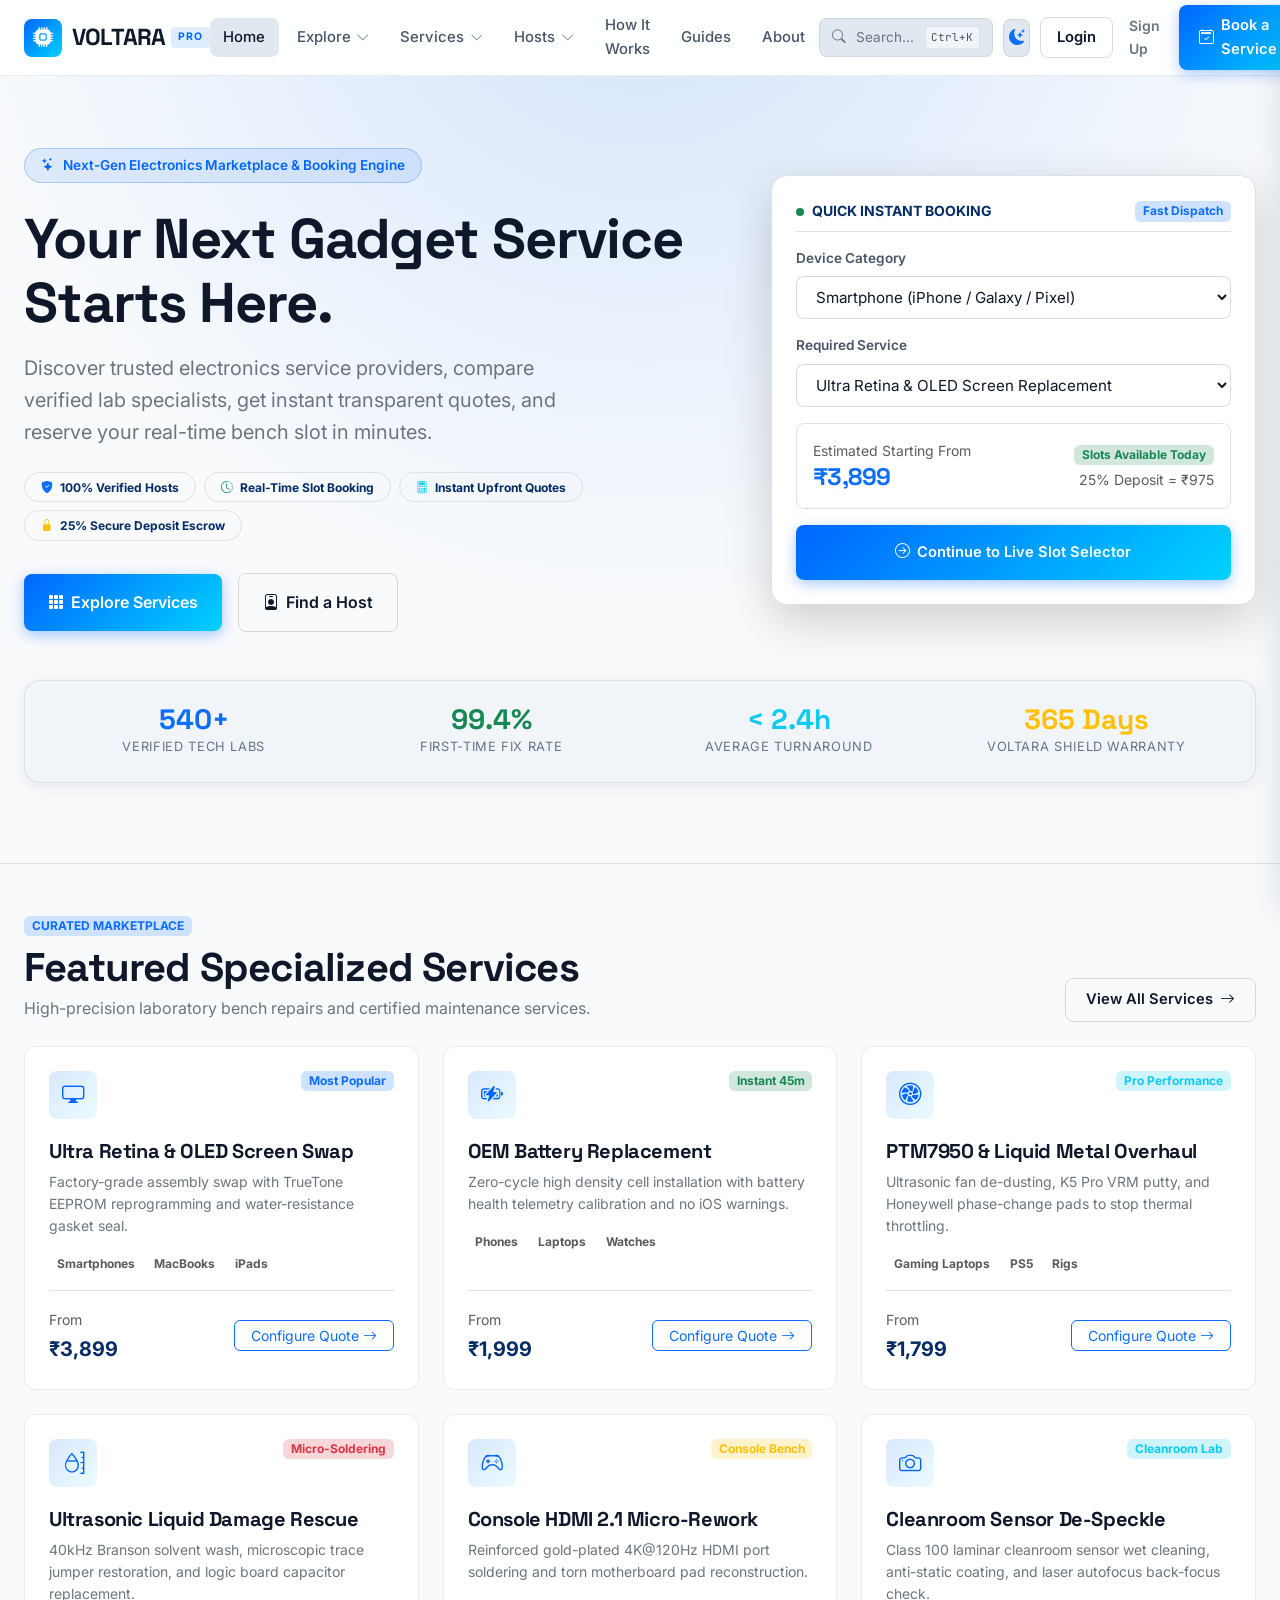
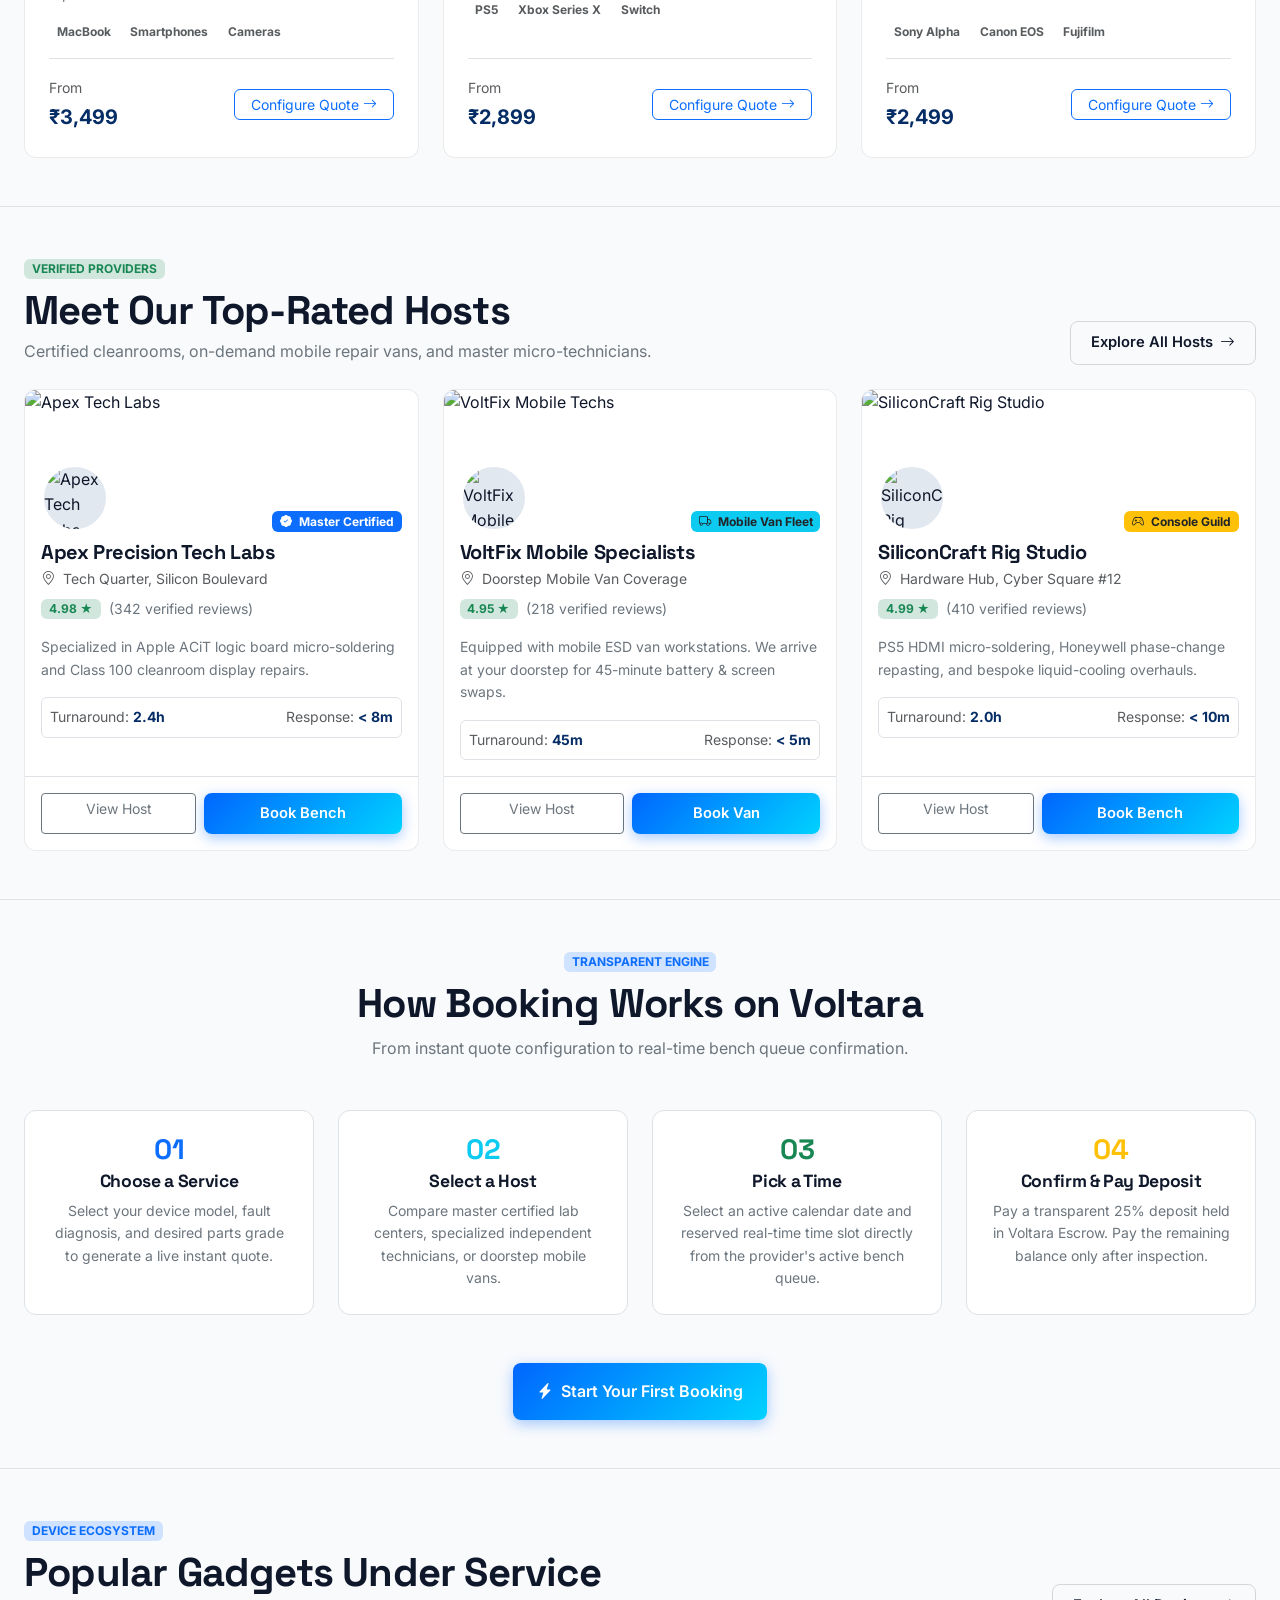
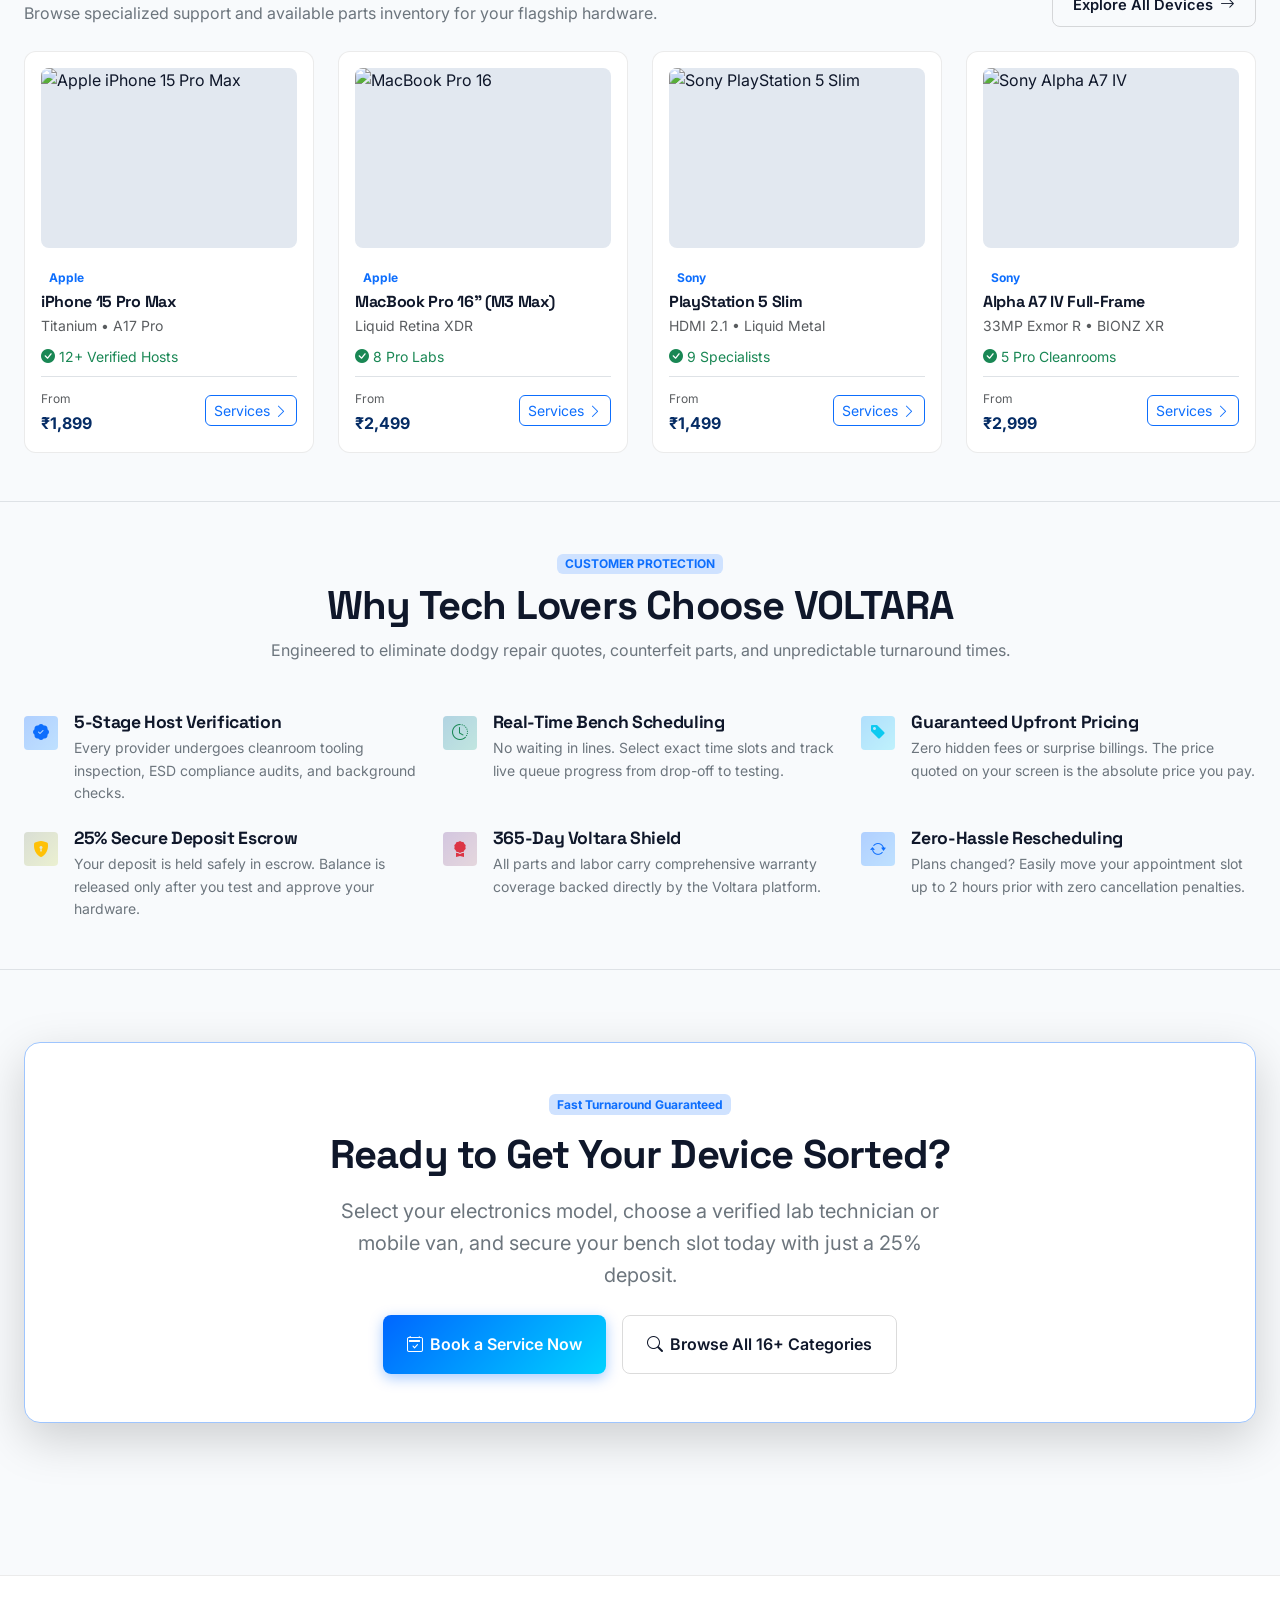
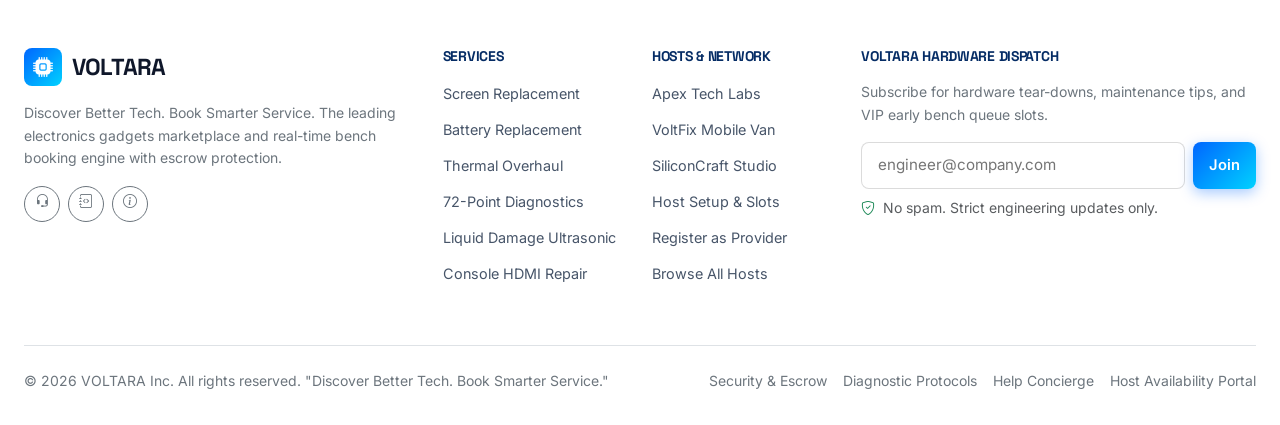
==== index.html @ 9f8d7c28 "Your commit message" ====
<!DOCTYPE html>
<html lang="en" data-theme="dark">
<head>
  <meta charset="UTF-8">
  <meta name="viewport" content="width=device-width, initial-scale=1.0">
  <title>VOLTARA — Electronics Gadgets Marketplace & Booking Engine</title>
  <meta name="description" content="Discover verified electronics specialists, get instant transparent quotes, and book real-time repair appointments with secure deposit escrow.">
  
  <!-- Open Graph -->
  <meta property="og:title" content="VOLTARA — Discover Better Tech. Book Smarter Service.">
  <meta property="og:description" content="Premium Electronics Gadgets Marketplace & Real-Time Booking Engine.">
  <meta property="og:type" content="website">

  <!-- Bootstrap 5 CSS & Bootstrap Icons -->
  <link href="https://cdn.jsdelivr.net/npm/bootstrap@5.3.3/dist/css/bootstrap.min.css" rel="stylesheet">
  <link rel="stylesheet" href="https://cdn.jsdelivr.net/npm/bootstrap-icons@1.11.3/font/bootstrap-icons.min.css">
  
  <!-- Voltara Styles -->
  <link rel="stylesheet" href="assets/css/theme.css">
  <link rel="stylesheet" href="assets/css/style.css">
  <link rel="stylesheet" href="assets/css/responsive.css">
</head>
<body>

  <!-- ==========================================================================
       PRIMARY NAVBAR
       ========================================================================== -->
  <header class="voltara-navbar">
    <div class="container-custom h-100 d-flex align-items-center justify-content-between">
      
      <!-- Left: Logo -->
      <a href="index.html" class="brand-logo" aria-label="Voltara Home">
        <div class="brand-symbol">
          <i class="bi bi-cpu-fill"></i>
        </div>
        <div class="d-flex align-items-center">
          <span class="brand-text">VOLTARA</span>
          <span class="brand-tag">PRO</span>
        </div>
      </a>

      <!-- Center: Main Navigation -->
      <nav class="d-none d-lg-block" aria-label="Main Navigation">
        <ul class="nav-menu-list">
          <li>
            <a href="index.html" class="nav-link-custom active">Home</a>
          </li>

          <!-- Explore Dropdown -->
          <li class="nav-item-dropdown">
            <a href="explore.html" class="nav-link-custom">
              Explore <i class="bi bi-chevron-down small opacity-75"></i>
            </a>
            <div class="nav-dropdown-menu mega-menu">
              <a href="explore.html?category=smartphones" class="dropdown-item-card">
                <div class="dropdown-icon"><i class="bi bi-phone"></i></div>
                <div>
                  <div class="dropdown-title">Smartphones</div>
                  <div class="dropdown-desc">iPhone, Galaxy, Pixel diagnostics & repair</div>
                </div>
              </a>
              <a href="explore.html?category=laptops" class="dropdown-item-card">
                <div class="dropdown-icon"><i class="bi bi-laptop"></i></div>
                <div>
                  <div class="dropdown-title">Laptops & MacBooks</div>
                  <div class="dropdown-desc">Thermal paste, liquid damage & logic boards</div>
                </div>
              </a>
              <a href="explore.html?category=tablets" class="dropdown-item-card">
                <div class="dropdown-icon"><i class="bi bi-tablet"></i></div>
                <div>
                  <div class="dropdown-title">Tablets & iPads</div>
                  <div class="dropdown-desc">Digitizers, USB-C ports & battery swaps</div>
                </div>
              </a>
              <a href="explore.html?category=cameras" class="dropdown-item-card">
                <div class="dropdown-icon"><i class="bi bi-camera"></i></div>
                <div>
                  <div class="dropdown-title">Cameras & Optics</div>
                  <div class="dropdown-desc">Sensor cleanroom & lens calibration</div>
                </div>
              </a>
              <a href="explore.html?category=gaming" class="dropdown-item-card">
                <div class="dropdown-icon"><i class="bi bi-controller"></i></div>
                <div>
                  <div class="dropdown-title">Gaming Consoles</div>
                  <div class="dropdown-desc">PS5, Xbox & Steam Deck micro-soldering</div>
                </div>
              </a>
              <a href="explore.html?category=smarthome" class="dropdown-item-card">
                <div class="dropdown-icon"><i class="bi bi-house-gear"></i></div>
                <div>
                  <div class="dropdown-title">Smart Home & Audio</div>
                  <div class="dropdown-desc">Matter, Thread mesh & Sonos tuning</div>
                </div>
              </a>
            </div>
          </li>

          <!-- Services Dropdown -->
          <li class="nav-item-dropdown">
            <a href="service-details.html?service=screen-replacement" class="nav-link-custom">
              Services <i class="bi bi-chevron-down small opacity-75"></i>
            </a>
            <div class="nav-dropdown-menu">
              <a href="service-details.html?service=screen-replacement" class="dropdown-item-card">
                <div class="dropdown-icon"><i class="bi bi-display"></i></div>
                <div>
                  <div class="dropdown-title">Screen Replacement</div>
                  <div class="dropdown-desc">Factory OLED & TrueTone calibration</div>
                </div>
              </a>
              <a href="service-details.html?service=battery-replacement" class="dropdown-item-card">
                <div class="dropdown-icon"><i class="bi bi-battery-charging"></i></div>
                <div>
                  <div class="dropdown-title">Battery Replacement</div>
                  <div class="dropdown-desc">Zero-cycle OEM health restore</div>
                </div>
              </a>
              <a href="service-details.html?service=laptop-thermal-overhaul" class="dropdown-item-card">
                <div class="dropdown-icon"><i class="bi bi-fan"></i></div>
                <div>
                  <div class="dropdown-title">Thermal Overhaul</div>
                  <div class="dropdown-desc">PTM7950 & Liquid Metal tuning</div>
                </div>
              </a>
              <a href="service-details.html?service=device-diagnostics" class="dropdown-item-card">
                <div class="dropdown-icon"><i class="bi bi-search"></i></div>
                <div>
                  <div class="dropdown-title">Full Diagnostic (72-Point)</div>
                  <div class="dropdown-desc">FLIR thermal & oscilloscope check</div>
                </div>
              </a>
              <a href="explore.html" class="dropdown-item-card border-top border-subtle mt-1 pt-2">
                <div class="dropdown-icon bg-secondary-subtle text-secondary"><i class="bi bi-grid-fill"></i></div>
                <div>
                  <div class="dropdown-title">View All 16+ Services</div>
                  <div class="dropdown-desc">Explore full repair catalog</div>
                </div>
              </a>
            </div>
          </li>

          <!-- Hosts Dropdown -->
          <li class="nav-item-dropdown">
            <a href="host-profile.html?host=apex-lab" class="nav-link-custom">
              Hosts <i class="bi bi-chevron-down small opacity-75"></i>
            </a>
            <div class="nav-dropdown-menu">
              <a href="host-profile.html?host=apex-lab" class="dropdown-item-card">
                <div class="dropdown-icon"><i class="bi bi-shield-check"></i></div>
                <div>
                  <div class="dropdown-title">Apex Precision Tech Labs</div>
                  <div class="dropdown-desc">Master Certified • 4.98 ★ (342 reviews)</div>
                </div>
              </a>
              <a href="host-profile.html?host=volt-fix-mobile" class="dropdown-item-card">
                <div class="dropdown-icon"><i class="bi bi-truck"></i></div>
                <div>
                  <div class="dropdown-title">VoltFix Mobile Fleet</div>
                  <div class="dropdown-desc">On-Demand Van • Doorstep Service</div>
                </div>
              </a>
              <a href="host-profile.html?host=silicon-craft" class="dropdown-item-card">
                <div class="dropdown-icon"><i class="bi bi-motherboard"></i></div>
                <div>
                  <div class="dropdown-title">SiliconCraft Rig Studio</div>
                  <div class="dropdown-desc">Console & PC Specialists • 4.99 ★</div>
                </div>
              </a>
              <a href="host-setup.html" class="dropdown-item-card border-top border-subtle mt-1 pt-2">
                <div class="dropdown-icon bg-info-subtle text-info"><i class="bi bi-gear-fill"></i></div>
                <div>
                  <div class="dropdown-title">Host Availability Setup</div>
                  <div class="dropdown-desc">Configure workbench slots & pricing</div>
                </div>
              </a>
            </div>
          </li>

          <li>
            <a href="#how-it-works" class="nav-link-custom">How It Works</a>
          </li>
          <li>
            <a href="guides.html" class="nav-link-custom">Guides</a>
          </li>
          <li>
            <a href="about.html" class="nav-link-custom">About</a>
          </li>
        </ul>
      </nav>

      <!-- Right: Search, Theme Toggle, Auth & CTA -->
      <div class="nav-actions">
        <!-- Search Trigger -->
        <button type="button" class="nav-search-trigger d-none d-sm-flex" data-bs-toggle="modal" data-bs-target="#voltaraSearchModal" aria-label="Search">
          <i class="bi bi-search"></i>
          <span>Search...</span>
          <span class="kbd-shortcut">Ctrl+K</span>
        </button>

        <!-- Theme Toggle -->
        <button type="button" class="theme-toggle-btn" aria-label="Toggle theme">
          <i class="bi bi-sun-fill text-warning"></i>
        </button>

        <!-- Auth Links -->
        <div class="nav-auth-buttons d-none d-md-flex align-items-center gap-2">
          <a href="login.html" class="btn-voltara-outline py-2 px-3">Login</a>
          <a href="signup.html" class="text-secondary small fw-semibold px-2 text-decoration-none">Sign Up</a>
        </div>

        <!-- Primary CTA -->
        <a href="booking.html" class="btn-voltara-primary">
          <i class="bi bi-calendar2-check"></i>
          <span>Book a Service</span>
        </a>

        <!-- Mobile Hamburger Toggle -->
        <button type="button" class="navbar-mobile-toggle btn btn-sm btn-outline-secondary d-lg-none d-flex align-items-center justify-content-center" style="width: 38px; height: 38px;" aria-label="Toggle navigation menu">
          <i class="bi bi-list fs-5"></i>
        </button>
      </div>

    </div>
  </header>

  <!-- ==========================================================================
       MOBILE DRAWER
       ========================================================================== -->
  <div class="mobile-drawer-backdrop"></div>
  <aside class="voltara-mobile-drawer" aria-label="Mobile Navigation">
    <div class="p-3 border-bottom border-subtle d-flex justify-content-between align-items-center">
      <div class="brand-logo">
        <div class="brand-symbol" style="width: 32px; height: 32px; font-size: 1rem;">
          <i class="bi bi-cpu-fill"></i>
        </div>
        <span class="brand-text fs-5">VOLTARA</span>
      </div>
      <button type="button" class="mobile-drawer-close btn btn-sm btn-outline-secondary" aria-label="Close menu">
        <i class="bi bi-x-lg"></i>
      </button>
    </div>

    <div class="p-3">
      <!-- Search Input Mobile -->
      <button type="button" class="btn btn-sm btn-outline-secondary w-100 text-start py-2 px-3 mb-3 d-flex justify-content-between align-items-center" data-bs-toggle="modal" data-bs-target="#voltaraSearchModal">
        <span><i class="bi bi-search me-2"></i> Search services, hosts...</span>
        <span class="badge bg-surface-subtle text-muted">Ctrl+K</span>
      </button>

      <div class="d-flex flex-column gap-1">
        <a href="index.html" class="nav-link-custom py-2 px-3 rounded-2 fw-semibold active">Home</a>
        <a href="explore.html" class="nav-link-custom py-2 px-3 rounded-2 fw-semibold">Explore Marketplace</a>
        <a href="service-details.html?service=screen-replacement" class="nav-link-custom py-2 px-3 rounded-2 fw-semibold">Services & Quotes</a>
        <a href="host-profile.html?host=apex-lab" class="nav-link-custom py-2 px-3 rounded-2 fw-semibold">Verified Hosts</a>
        <a href="host-setup.html" class="nav-link-custom py-2 px-3 rounded-2 fw-semibold">Host Availability Setup</a>
        <a href="guides.html" class="nav-link-custom py-2 px-3 rounded-2 fw-semibold">Guides & Teardowns</a>
        <a href="about.html" class="nav-link-custom py-2 px-3 rounded-2 fw-semibold">About Voltara</a>
        <a href="contact.html" class="nav-link-custom py-2 px-3 rounded-2 fw-semibold">Contact Concierge</a>
      </div>

      <div class="border-top border-subtle mt-4 pt-3 d-flex flex-column gap-2">
        <a href="booking.html" class="btn-voltara-primary justify-content-center py-2">
          <i class="bi bi-calendar2-check"></i> Book a Service
        </a>
        <div class="d-flex gap-2">
          <a href="login.html" class="btn-voltara-outline justify-content-center py-2 flex-grow-1">Login</a>
          <a href="signup.html" class="btn btn-outline-secondary py-2 flex-grow-1">Sign Up</a>
        </div>
      </div>
    </div>
  </aside>

  <!-- ==========================================================================
       HERO SECTION
       ========================================================================== -->
  <section class="hero-section">
    <div class="container-custom">
      <div class="row align-items-center g-5">
        
        <!-- Hero Left Content -->
        <div class="col-lg-7 gsap-hero-anim">
          <div class="hero-pill-badge">
            <i class="bi bi-stars"></i>
            <span>Next-Gen Electronics Marketplace & Booking Engine</span>
          </div>

          <h1 class="hero-headline font-heading fw-bold mb-3">
            Your Next Gadget Service Starts Here.
          </h1>

          <p class="fs-5 text-secondary mb-4" style="max-width: 580px;">
            Discover trusted electronics service providers, compare verified lab specialists, get instant transparent quotes, and reserve your real-time bench slot in minutes.
          </p>

          <!-- Floating Badges / Pillars -->
          <div class="d-flex flex-wrap gap-2 mb-4 pb-2">
            <span class="badge bg-surface-elevated text-primary-emphasis border border-subtle py-2 px-3 rounded-pill">
              <i class="bi bi-shield-fill-check text-primary me-1"></i> 100% Verified Hosts
            </span>
            <span class="badge bg-surface-elevated text-primary-emphasis border border-subtle py-2 px-3 rounded-pill">
              <i class="bi bi-clock-history text-success me-1"></i> Real-Time Slot Booking
            </span>
            <span class="badge bg-surface-elevated text-primary-emphasis border border-subtle py-2 px-3 rounded-pill">
              <i class="bi bi-calculator text-info me-1"></i> Instant Upfront Quotes
            </span>
            <span class="badge bg-surface-elevated text-primary-emphasis border border-subtle py-2 px-3 rounded-pill">
              <i class="bi bi-lock-fill text-warning me-1"></i> 25% Secure Deposit Escrow
            </span>
          </div>

          <!-- Hero Action Buttons -->
          <div class="d-flex flex-wrap align-items-center gap-3">
            <a href="explore.html" class="btn-voltara-primary py-3 px-4 fs-6">
              <i class="bi bi-grid-3x3-gap-fill"></i> Explore Services
            </a>
            <a href="host-profile.html?host=apex-lab" class="btn-voltara-outline py-3 px-4 fs-6">
              <i class="bi bi-person-badge"></i> Find a Host
            </a>
          </div>
        </div>

        <!-- Hero Right: Interactive Quick Service Finder Card -->
        <div class="col-lg-5 gsap-hero-anim">
          <div class="voltara-card bg-surface-elevated p-4 shadow-lg border border-subtle rounded-4 position-relative">
            <div class="d-flex align-items-center justify-content-between mb-3 pb-2 border-bottom border-subtle">
              <div class="d-flex align-items-center gap-2">
                <span class="status-indicator bg-success" style="width: 8px; height: 8px; border-radius: 50%;"></span>
                <span class="fw-bold text-primary-emphasis small text-uppercase letter-spacing-1">Quick Instant Booking</span>
              </div>
              <span class="badge bg-primary-subtle text-primary small">Fast Dispatch</span>
            </div>

            <form action="booking.html" method="GET" class="d-flex flex-column gap-3">
              <div>
                <label class="input-label-custom">Device Category</label>
                <select name="device" class="form-select-custom" id="heroDeviceSelect">
                  <option value="iphone-15-pro-max">Smartphone (iPhone / Galaxy / Pixel)</option>
                  <option value="macbook-pro-m3">Laptop (MacBook Pro / XPS / ThinkPad)</option>
                  <option value="sony-a7-iv">Camera & Cinema Optics</option>
                  <option value="ps5-slim-pro">Gaming Console (PS5 / Xbox Series X)</option>
                  <option value="ipad-pro-m2">Tablet / iPad Pro</option>
                  <option value="sonos-era-300">Smart Home & Sound Systems</option>
                </select>
              </div>

              <div>
                <label class="input-label-custom">Required Service</label>
                <select name="service" class="form-select-custom" id="heroServiceSelect">
                  <option value="screen-replacement">Ultra Retina & OLED Screen Replacement</option>
                  <option value="battery-replacement">OEM High-Capacity Battery Replacement</option>
                  <option value="laptop-thermal-overhaul">Thermal Paste Overhaul & Fan De-dust</option>
                  <option value="device-diagnostics">Full 72-Point Hardware Diagnostic</option>
                  <option value="liquid-damage-ultrasonic">Ultrasonic Liquid Damage Rescue</option>
                  <option value="console-hdmi-repair">Console HDMI 2.1 Micro-Soldering</option>
                </select>
              </div>

              <div class="p-3 rounded-3 bg-surface-subtle border border-subtle d-flex justify-content-between align-items-center">
                <div>
                  <div class="small text-muted">Estimated Starting From</div>
                  <div class="fs-4 font-heading fw-bold text-primary" id="heroEstimatedPrice">₹3,899</div>
                </div>
                <div class="text-end">
                  <div class="badge bg-success-subtle text-success mb-1">Slots Available Today</div>
                  <div class="small text-muted">25% Deposit = ₹975</div>
                </div>
              </div>

              <button type="submit" class="btn-voltara-primary w-100 py-3 justify-content-center">
                <i class="bi bi-arrow-right-circle"></i> Continue to Live Slot Selector
              </button>
            </form>
          </div>
        </div>

      </div>

      <!-- Trust Metrics Strip -->
      <div class="hero-stats-banner mt-5 gsap-reveal">
        <div class="row g-4 text-center">
          <div class="col-6 col-md-3">
            <div class="stat-metric-number text-primary">540+</div>
            <div class="stat-metric-label">Verified Tech Labs</div>
          </div>
          <div class="col-6 col-md-3">
            <div class="stat-metric-number text-success">99.4%</div>
            <div class="stat-metric-label">First-Time Fix Rate</div>
          </div>
          <div class="col-6 col-md-3">
            <div class="stat-metric-number text-info">&lt; 2.4h</div>
            <div class="stat-metric-label">Average Turnaround</div>
          </div>
          <div class="col-6 col-md-3">
            <div class="stat-metric-number text-warning">365 Days</div>
            <div class="stat-metric-label">Voltara Shield Warranty</div>
          </div>
        </div>
      </div>

    </div>
  </section>

  <!-- ==========================================================================
       FEATURED SERVICES
       ========================================================================== -->
  <section class="py-5 bg-surface-subtle border-top border-bottom border-subtle">
    <div class="container-custom">
      <div class="d-flex flex-wrap justify-content-between align-items-end mb-4">
        <div>
          <span class="badge bg-primary-subtle text-primary text-uppercase letter-spacing-1 mb-2">Curated Marketplace</span>
          <h2 class="font-heading fw-bold mb-1">Featured Specialized Services</h2>
          <p class="text-secondary mb-0">High-precision laboratory bench repairs and certified maintenance services.</p>
        </div>
        <a href="explore.html" class="btn-voltara-outline">
          <span>View All Services</span> <i class="bi bi-arrow-right"></i>
        </a>
      </div>

      <div class="row g-4" id="homeServicesGrid">
        <!-- Populated dynamically or statically rendered for fast SSR -->
        <div class="col-md-6 col-lg-4">
          <div class="voltara-card h-100 d-flex flex-column justify-content-between">
            <div>
              <div class="d-flex justify-content-between align-items-start">
                <div class="service-card-icon"><i class="bi bi-display"></i></div>
                <span class="badge bg-primary-subtle text-primary">Most Popular</span>
              </div>
              <h4 class="font-heading fw-bold mb-2">Ultra Retina & OLED Screen Swap</h4>
              <p class="text-secondary small mb-3">Factory-grade assembly swap with TrueTone EEPROM reprogramming and water-resistance gasket seal.</p>
              <div class="d-flex flex-wrap gap-1 mb-3">
                <span class="badge bg-surface-subtle text-muted">Smartphones</span>
                <span class="badge bg-surface-subtle text-muted">MacBooks</span>
                <span class="badge bg-surface-subtle text-muted">iPads</span>
              </div>
            </div>
            <div class="pt-3 border-top border-subtle d-flex justify-content-between align-items-center">
              <div>
                <span class="small text-muted">From</span>
                <div class="fw-bold text-primary-emphasis fs-5">₹3,899</div>
              </div>
              <a href="service-details.html?service=screen-replacement" class="btn btn-sm btn-outline-primary px-3 rounded-2">
                Configure Quote <i class="bi bi-arrow-right"></i>
              </a>
            </div>
          </div>
        </div>

        <div class="col-md-6 col-lg-4">
          <div class="voltara-card h-100 d-flex flex-column justify-content-between">
            <div>
              <div class="d-flex justify-content-between align-items-start">
                <div class="service-card-icon"><i class="bi bi-battery-charging"></i></div>
                <span class="badge bg-success-subtle text-success">Instant 45m</span>
              </div>
              <h4 class="font-heading fw-bold mb-2">OEM Battery Replacement</h4>
              <p class="text-secondary small mb-3">Zero-cycle high density cell installation with battery health telemetry calibration and no iOS warnings.</p>
              <div class="d-flex flex-wrap gap-1 mb-3">
                <span class="badge bg-surface-subtle text-muted">Phones</span>
                <span class="badge bg-surface-subtle text-muted">Laptops</span>
                <span class="badge bg-surface-subtle text-muted">Watches</span>
              </div>
            </div>
            <div class="pt-3 border-top border-subtle d-flex justify-content-between align-items-center">
              <div>
                <span class="small text-muted">From</span>
                <div class="fw-bold text-primary-emphasis fs-5">₹1,999</div>
              </div>
              <a href="service-details.html?service=battery-replacement" class="btn btn-sm btn-outline-primary px-3 rounded-2">
                Configure Quote <i class="bi bi-arrow-right"></i>
              </a>
            </div>
          </div>
        </div>

        <div class="col-md-6 col-lg-4">
          <div class="voltara-card h-100 d-flex flex-column justify-content-between">
            <div>
              <div class="d-flex justify-content-between align-items-start">
                <div class="service-card-icon"><i class="bi bi-fan"></i></div>
                <span class="badge bg-info-subtle text-info">Pro Performance</span>
              </div>
              <h4 class="font-heading fw-bold mb-2">PTM7950 & Liquid Metal Overhaul</h4>
              <p class="text-secondary small mb-3">Ultrasonic fan de-dusting, K5 Pro VRM putty, and Honeywell phase-change pads to stop thermal throttling.</p>
              <div class="d-flex flex-wrap gap-1 mb-3">
                <span class="badge bg-surface-subtle text-muted">Gaming Laptops</span>
                <span class="badge bg-surface-subtle text-muted">PS5</span>
                <span class="badge bg-surface-subtle text-muted">Rigs</span>
              </div>
            </div>
            <div class="pt-3 border-top border-subtle d-flex justify-content-between align-items-center">
              <div>
                <span class="small text-muted">From</span>
                <div class="fw-bold text-primary-emphasis fs-5">₹1,799</div>
              </div>
              <a href="service-details.html?service=laptop-thermal-overhaul" class="btn btn-sm btn-outline-primary px-3 rounded-2">
                Configure Quote <i class="bi bi-arrow-right"></i>
              </a>
            </div>
          </div>
        </div>

        <div class="col-md-6 col-lg-4">
          <div class="voltara-card h-100 d-flex flex-column justify-content-between">
            <div>
              <div class="d-flex justify-content-between align-items-start">
                <div class="service-card-icon"><i class="bi bi-moisture"></i></div>
                <span class="badge bg-danger-subtle text-danger">Micro-Soldering</span>
              </div>
              <h4 class="font-heading fw-bold mb-2">Ultrasonic Liquid Damage Rescue</h4>
              <p class="text-secondary small mb-3">40kHz Branson solvent wash, microscopic trace jumper restoration, and logic board capacitor replacement.</p>
              <div class="d-flex flex-wrap gap-1 mb-3">
                <span class="badge bg-surface-subtle text-muted">MacBook</span>
                <span class="badge bg-surface-subtle text-muted">Smartphones</span>
                <span class="badge bg-surface-subtle text-muted">Cameras</span>
              </div>
            </div>
            <div class="pt-3 border-top border-subtle d-flex justify-content-between align-items-center">
              <div>
                <span class="small text-muted">From</span>
                <div class="fw-bold text-primary-emphasis fs-5">₹3,499</div>
              </div>
              <a href="service-details.html?service=liquid-damage-ultrasonic" class="btn btn-sm btn-outline-primary px-3 rounded-2">
                Configure Quote <i class="bi bi-arrow-right"></i>
              </a>
            </div>
          </div>
        </div>

        <div class="col-md-6 col-lg-4">
          <div class="voltara-card h-100 d-flex flex-column justify-content-between">
            <div>
              <div class="d-flex justify-content-between align-items-start">
                <div class="service-card-icon"><i class="bi bi-controller"></i></div>
                <span class="badge bg-warning-subtle text-warning">Console Bench</span>
              </div>
              <h4 class="font-heading fw-bold mb-2">Console HDMI 2.1 Micro-Rework</h4>
              <p class="text-secondary small mb-3">Reinforced gold-plated 4K@120Hz HDMI port soldering and torn motherboard pad reconstruction.</p>
              <div class="d-flex flex-wrap gap-1 mb-3">
                <span class="badge bg-surface-subtle text-muted">PS5</span>
                <span class="badge bg-surface-subtle text-muted">Xbox Series X</span>
                <span class="badge bg-surface-subtle text-muted">Switch</span>
              </div>
            </div>
            <div class="pt-3 border-top border-subtle d-flex justify-content-between align-items-center">
              <div>
                <span class="small text-muted">From</span>
                <div class="fw-bold text-primary-emphasis fs-5">₹2,899</div>
              </div>
              <a href="service-details.html?service=console-hdmi-repair" class="btn btn-sm btn-outline-primary px-3 rounded-2">
                Configure Quote <i class="bi bi-arrow-right"></i>
              </a>
            </div>
          </div>
        </div>

        <div class="col-md-6 col-lg-4">
          <div class="voltara-card h-100 d-flex flex-column justify-content-between">
            <div>
              <div class="d-flex justify-content-between align-items-start">
                <div class="service-card-icon"><i class="bi bi-camera"></i></div>
                <span class="badge bg-info-subtle text-info">Cleanroom Lab</span>
              </div>
              <h4 class="font-heading fw-bold mb-2">Cleanroom Sensor De-Speckle</h4>
              <p class="text-secondary small mb-3">Class 100 laminar cleanroom sensor wet cleaning, anti-static coating, and laser autofocus back-focus check.</p>
              <div class="d-flex flex-wrap gap-1 mb-3">
                <span class="badge bg-surface-subtle text-muted">Sony Alpha</span>
                <span class="badge bg-surface-subtle text-muted">Canon EOS</span>
                <span class="badge bg-surface-subtle text-muted">Fujifilm</span>
              </div>
            </div>
            <div class="pt-3 border-top border-subtle d-flex justify-content-between align-items-center">
              <div>
                <span class="small text-muted">From</span>
                <div class="fw-bold text-primary-emphasis fs-5">₹2,499</div>
              </div>
              <a href="service-details.html?service=camera-sensor-calibration" class="btn btn-sm btn-outline-primary px-3 rounded-2">
                Configure Quote <i class="bi bi-arrow-right"></i>
              </a>
            </div>
          </div>
        </div>
      </div>
    </div>
  </section>

  <!-- ==========================================================================
       FEATURED VERIFIED HOSTS
       ========================================================================== -->
  <section class="py-5">
    <div class="container-custom">
      <div class="d-flex flex-wrap justify-content-between align-items-end mb-4">
        <div>
          <span class="badge bg-success-subtle text-success text-uppercase letter-spacing-1 mb-2">Verified Providers</span>
          <h2 class="font-heading fw-bold mb-1">Meet Our Top-Rated Hosts</h2>
          <p class="text-secondary mb-0">Certified cleanrooms, on-demand mobile repair vans, and master micro-technicians.</p>
        </div>
        <a href="host-profile.html?host=apex-lab" class="btn-voltara-outline">
          <span>Explore All Hosts</span> <i class="bi bi-arrow-right"></i>
        </a>
      </div>

      <div class="row g-4">
        <!-- Host Card 1 -->
        <div class="col-md-6 col-lg-4">
          <div class="host-card h-100 d-flex flex-column justify-content-between">
            <div>
              <img src="https://images.unsplash.com/photo-1581092335397-9583fe92d232?auto=format&fit=crop&w=600&q=80" class="host-card-cover" alt="Apex Tech Labs">
              <div class="px-3 pb-3">
                <div class="d-flex justify-content-between align-items-end host-card-avatar-wrapper mb-2">
                  <img src="https://images.unsplash.com/photo-1581092160607-ee22621dd758?auto=format&fit=crop&w=150&q=80" class="host-card-avatar" alt="Apex Tech Labs">
                  <span class="badge bg-primary text-white"><i class="bi bi-patch-check-fill me-1"></i> Master Certified</span>
                </div>
                <h4 class="font-heading fw-bold mb-1">Apex Precision Tech Labs</h4>
                <div class="text-muted small mb-2"><i class="bi bi-geo-alt me-1"></i> Tech Quarter, Silicon Boulevard</div>
                <div class="d-flex align-items-center gap-2 mb-3">
                  <span class="badge bg-success-subtle text-success fw-bold">4.98 ★</span>
                  <span class="small text-secondary">(342 verified reviews)</span>
                </div>
                <p class="small text-secondary mb-3">Specialized in Apple ACiT logic board micro-soldering and Class 100 cleanroom display repairs.</p>
                <div class="p-2 rounded-2 bg-surface-subtle border border-subtle small d-flex justify-content-between">
                  <span class="text-muted">Turnaround: <strong class="text-primary-emphasis">2.4h</strong></span>
                  <span class="text-muted">Response: <strong class="text-primary-emphasis">&lt; 8m</strong></span>
                </div>
              </div>
            </div>
            <div class="p-3 border-top border-subtle d-flex gap-2">
              <a href="host-profile.html?host=apex-lab" class="btn btn-sm btn-outline-secondary flex-grow-1">View Host</a>
              <a href="booking.html?host=apex-lab" class="btn-voltara-primary btn-sm flex-grow-1 justify-content-center">Book Bench</a>
            </div>
          </div>
        </div>

        <!-- Host Card 2 -->
        <div class="col-md-6 col-lg-4">
          <div class="host-card h-100 d-flex flex-column justify-content-between">
            <div>
              <img src="https://images.unsplash.com/photo-1526374965328-7f61d4dc18c5?auto=format&fit=crop&w=600&q=80" class="host-card-cover" alt="VoltFix Mobile Techs">
              <div class="px-3 pb-3">
                <div class="d-flex justify-content-between align-items-end host-card-avatar-wrapper mb-2">
                  <img src="https://images.unsplash.com/photo-1534528741775-53994a69daeb?auto=format&fit=crop&w=150&q=80" class="host-card-avatar" alt="VoltFix Mobile Techs">
                  <span class="badge bg-info text-dark"><i class="bi bi-truck me-1"></i> Mobile Van Fleet</span>
                </div>
                <h4 class="font-heading fw-bold mb-1">VoltFix Mobile Specialists</h4>
                <div class="text-muted small mb-2"><i class="bi bi-geo-alt me-1"></i> Doorstep Mobile Van Coverage</div>
                <div class="d-flex align-items-center gap-2 mb-3">
                  <span class="badge bg-success-subtle text-success fw-bold">4.95 ★</span>
                  <span class="small text-secondary">(218 verified reviews)</span>
                </div>
                <p class="small text-secondary mb-3">Equipped with mobile ESD van workstations. We arrive at your doorstep for 45-minute battery & screen swaps.</p>
                <div class="p-2 rounded-2 bg-surface-subtle border border-subtle small d-flex justify-content-between">
                  <span class="text-muted">Turnaround: <strong class="text-primary-emphasis">45m</strong></span>
                  <span class="text-muted">Response: <strong class="text-primary-emphasis">&lt; 5m</strong></span>
                </div>
              </div>
            </div>
            <div class="p-3 border-top border-subtle d-flex gap-2">
              <a href="host-profile.html?host=volt-fix-mobile" class="btn btn-sm btn-outline-secondary flex-grow-1">View Host</a>
              <a href="booking.html?host=volt-fix-mobile" class="btn-voltara-primary btn-sm flex-grow-1 justify-content-center">Book Van</a>
            </div>
          </div>
        </div>

        <!-- Host Card 3 -->
        <div class="col-md-6 col-lg-4">
          <div class="host-card h-100 d-flex flex-column justify-content-between">
            <div>
              <img src="https://images.unsplash.com/photo-1550745165-9bc0b252726f?auto=format&fit=crop&w=600&q=80" class="host-card-cover" alt="SiliconCraft Rig Studio">
              <div class="px-3 pb-3">
                <div class="d-flex justify-content-between align-items-end host-card-avatar-wrapper mb-2">
                  <img src="https://images.unsplash.com/photo-1507003211169-0a1dd7228f2d?auto=format&fit=crop&w=150&q=80" class="host-card-avatar" alt="SiliconCraft Rig Studio">
                  <span class="badge bg-warning text-dark"><i class="bi bi-controller me-1"></i> Console Guild</span>
                </div>
                <h4 class="font-heading fw-bold mb-1">SiliconCraft Rig Studio</h4>
                <div class="text-muted small mb-2"><i class="bi bi-geo-alt me-1"></i> Hardware Hub, Cyber Square #12</div>
                <div class="d-flex align-items-center gap-2 mb-3">
                  <span class="badge bg-success-subtle text-success fw-bold">4.99 ★</span>
                  <span class="small text-secondary">(410 verified reviews)</span>
                </div>
                <p class="small text-secondary mb-3">PS5 HDMI micro-soldering, Honeywell phase-change repasting, and bespoke liquid-cooling overhauls.</p>
                <div class="p-2 rounded-2 bg-surface-subtle border border-subtle small d-flex justify-content-between">
                  <span class="text-muted">Turnaround: <strong class="text-primary-emphasis">2.0h</strong></span>
                  <span class="text-muted">Response: <strong class="text-primary-emphasis">&lt; 10m</strong></span>
                </div>
              </div>
            </div>
            <div class="p-3 border-top border-subtle d-flex gap-2">
              <a href="host-profile.html?host=silicon-craft" class="btn btn-sm btn-outline-secondary flex-grow-1">View Host</a>
              <a href="booking.html?host=silicon-craft" class="btn-voltara-primary btn-sm flex-grow-1 justify-content-center">Book Bench</a>
            </div>
          </div>
        </div>
      </div>
    </div>
  </section>

  <!-- ==========================================================================
       HOW BOOKING WORKS (4-STEP WORKFLOW)
       ========================================================================== -->
  <section id="how-it-works" class="py-5 bg-surface-elevated border-top border-bottom border-subtle">
    <div class="container-custom">
      <div class="text-center max-w-700 mx-auto mb-5">
        <span class="badge bg-primary-subtle text-primary text-uppercase letter-spacing-1 mb-2">Transparent Engine</span>
        <h2 class="font-heading fw-bold mb-2">How Booking Works on Voltara</h2>
        <p class="text-secondary">From instant quote configuration to real-time bench queue confirmation.</p>
      </div>

      <div class="row g-4 position-relative">
        <div class="col-md-6 col-lg-3">
          <div class="voltara-card h-100 p-4 border border-subtle text-center position-relative">
            <div class="stat-metric-number text-primary mb-2">01</div>
            <h5 class="font-heading fw-bold mb-2">Choose a Service</h5>
            <p class="text-secondary small mb-0">Select your device model, fault diagnosis, and desired parts grade to generate a live instant quote.</p>
          </div>
        </div>

        <div class="col-md-6 col-lg-3">
          <div class="voltara-card h-100 p-4 border border-subtle text-center position-relative">
            <div class="stat-metric-number text-info mb-2">02</div>
            <h5 class="font-heading fw-bold mb-2">Select a Host</h5>
            <p class="text-secondary small mb-0">Compare master certified lab centers, specialized independent technicians, or doorstep mobile vans.</p>
          </div>
        </div>

        <div class="col-md-6 col-lg-3">
          <div class="voltara-card h-100 p-4 border border-subtle text-center position-relative">
            <div class="stat-metric-number text-success mb-2">03</div>
            <h5 class="font-heading fw-bold mb-2">Pick a Time</h5>
            <p class="text-secondary small mb-0">Select an active calendar date and reserved real-time time slot directly from the provider's active bench queue.</p>
          </div>
        </div>

        <div class="col-md-6 col-lg-3">
          <div class="voltara-card h-100 p-4 border border-subtle text-center position-relative">
            <div class="stat-metric-number text-warning mb-2">04</div>
            <h5 class="font-heading fw-bold mb-2">Confirm & Pay Deposit</h5>
            <p class="text-secondary small mb-0">Pay a transparent 25% deposit held in Voltara Escrow. Pay the remaining balance only after inspection.</p>
          </div>
        </div>
      </div>

      <div class="text-center mt-5">
        <a href="booking.html" class="btn-voltara-primary py-3 px-4 fs-6">
          <i class="bi bi-lightning-charge-fill"></i> Start Your First Booking
        </a>
      </div>
    </div>
  </section>

  <!-- ==========================================================================
       POPULAR GADGETS DISCOVERY
       ========================================================================== -->
  <section class="py-5">
    <div class="container-custom">
      <div class="d-flex flex-wrap justify-content-between align-items-end mb-4">
        <div>
          <span class="badge bg-primary-subtle text-primary text-uppercase letter-spacing-1 mb-2">Device Ecosystem</span>
          <h2 class="font-heading fw-bold mb-1">Popular Gadgets Under Service</h2>
          <p class="text-secondary mb-0">Browse specialized support and available parts inventory for your flagship hardware.</p>
        </div>
        <a href="explore.html" class="btn-voltara-outline">
          <span>Explore All Devices</span> <i class="bi bi-arrow-right"></i>
        </a>
      </div>

      <div class="row g-4">
        <!-- Gadget 1 -->
        <div class="col-6 col-md-4 col-lg-3">
          <div class="voltara-card h-100 p-3 d-flex flex-column justify-content-between">
            <div>
              <img src="https://images.unsplash.com/photo-1695048133142-1a20484d2569?auto=format&fit=crop&w=400&q=80" class="gadget-card-img mb-3" alt="Apple iPhone 15 Pro Max">
              <span class="badge bg-surface-subtle text-primary small mb-1">Apple</span>
              <h5 class="font-heading fw-bold fs-6 mb-1">iPhone 15 Pro Max</h5>
              <div class="small text-muted mb-2">Titanium • A17 Pro</div>
              <div class="small text-success mb-2"><i class="bi bi-check-circle-fill"></i> 12+ Verified Hosts</div>
            </div>
            <div class="pt-2 border-top border-subtle d-flex justify-content-between align-items-center">
              <div>
                <span class="text-muted" style="font-size: 0.75rem;">From</span>
                <div class="fw-bold text-primary-emphasis">₹1,899</div>
              </div>
              <a href="explore.html?gadget=iphone-15-pro-max" class="btn btn-sm btn-outline-primary py-1 px-2 rounded">
                Services <i class="bi bi-chevron-right"></i>
              </a>
            </div>
          </div>
        </div>

        <!-- Gadget 2 -->
        <div class="col-6 col-md-4 col-lg-3">
          <div class="voltara-card h-100 p-3 d-flex flex-column justify-content-between">
            <div>
              <img src="https://images.unsplash.com/photo-1517336714731-489689fd1ca8?auto=format&fit=crop&w=400&q=80" class="gadget-card-img mb-3" alt="MacBook Pro 16">
              <span class="badge bg-surface-subtle text-primary small mb-1">Apple</span>
              <h5 class="font-heading fw-bold fs-6 mb-1">MacBook Pro 16" (M3 Max)</h5>
              <div class="small text-muted mb-2">Liquid Retina XDR</div>
              <div class="small text-success mb-2"><i class="bi bi-check-circle-fill"></i> 8 Pro Labs</div>
            </div>
            <div class="pt-2 border-top border-subtle d-flex justify-content-between align-items-center">
              <div>
                <span class="text-muted" style="font-size: 0.75rem;">From</span>
                <div class="fw-bold text-primary-emphasis">₹2,499</div>
              </div>
              <a href="explore.html?gadget=macbook-pro-m3" class="btn btn-sm btn-outline-primary py-1 px-2 rounded">
                Services <i class="bi bi-chevron-right"></i>
              </a>
            </div>
          </div>
        </div>

        <!-- Gadget 3 -->
        <div class="col-6 col-md-4 col-lg-3">
          <div class="voltara-card h-100 p-3 d-flex flex-column justify-content-between">
            <div>
              <img src="https://images.unsplash.com/photo-1606813907291-d86efa9b94db?auto=format&fit=crop&w=400&q=80" class="gadget-card-img mb-3" alt="Sony PlayStation 5 Slim">
              <span class="badge bg-surface-subtle text-primary small mb-1">Sony</span>
              <h5 class="font-heading fw-bold fs-6 mb-1">PlayStation 5 Slim</h5>
              <div class="small text-muted mb-2">HDMI 2.1 • Liquid Metal</div>
              <div class="small text-success mb-2"><i class="bi bi-check-circle-fill"></i> 9 Specialists</div>
            </div>
            <div class="pt-2 border-top border-subtle d-flex justify-content-between align-items-center">
              <div>
                <span class="text-muted" style="font-size: 0.75rem;">From</span>
                <div class="fw-bold text-primary-emphasis">₹1,499</div>
              </div>
              <a href="explore.html?gadget=ps5-slim-pro" class="btn btn-sm btn-outline-primary py-1 px-2 rounded">
                Services <i class="bi bi-chevron-right"></i>
              </a>
            </div>
          </div>
        </div>

        <!-- Gadget 4 -->
        <div class="col-6 col-md-4 col-lg-3">
          <div class="voltara-card h-100 p-3 d-flex flex-column justify-content-between">
            <div>
              <img src="https://images.unsplash.com/photo-1516035069371-29a1b244cc32?auto=format&fit=crop&w=400&q=80" class="gadget-card-img mb-3" alt="Sony Alpha A7 IV">
              <span class="badge bg-surface-subtle text-primary small mb-1">Sony</span>
              <h5 class="font-heading fw-bold fs-6 mb-1">Alpha A7 IV Full-Frame</h5>
              <div class="small text-muted mb-2">33MP Exmor R • BIONZ XR</div>
              <div class="small text-success mb-2"><i class="bi bi-check-circle-fill"></i> 5 Pro Cleanrooms</div>
            </div>
            <div class="pt-2 border-top border-subtle d-flex justify-content-between align-items-center">
              <div>
                <span class="text-muted" style="font-size: 0.75rem;">From</span>
                <div class="fw-bold text-primary-emphasis">₹2,999</div>
              </div>
              <a href="explore.html?gadget=sony-a7-iv" class="btn btn-sm btn-outline-primary py-1 px-2 rounded">
                Services <i class="bi bi-chevron-right"></i>
              </a>
            </div>
          </div>
        </div>
      </div>
    </div>
  </section>

  <!-- ==========================================================================
       WHY VOLTARA
       ========================================================================== -->
  <section class="py-5 bg-surface-elevated border-top border-bottom border-subtle">
    <div class="container-custom">
      <div class="text-center max-w-700 mx-auto mb-5">
        <span class="badge bg-primary-subtle text-primary text-uppercase letter-spacing-1 mb-2">Customer Protection</span>
        <h2 class="font-heading fw-bold mb-2">Why Tech Lovers Choose VOLTARA</h2>
        <p class="text-secondary">Engineered to eliminate dodgy repair quotes, counterfeit parts, and unpredictable turnaround times.</p>
      </div>

      <div class="row g-4">
        <div class="col-md-6 col-lg-4">
          <div class="d-flex gap-3">
            <div class="dropdown-icon bg-primary-subtle text-primary mt-1"><i class="bi bi-patch-check-fill"></i></div>
            <div>
              <h5 class="font-heading fw-bold mb-1">5-Stage Host Verification</h5>
              <p class="text-secondary small mb-0">Every provider undergoes cleanroom tooling inspection, ESD compliance audits, and background checks.</p>
            </div>
          </div>
        </div>

        <div class="col-md-6 col-lg-4">
          <div class="d-flex gap-3">
            <div class="dropdown-icon bg-success-subtle text-success mt-1"><i class="bi bi-clock-history"></i></div>
            <div>
              <h5 class="font-heading fw-bold mb-1">Real-Time Bench Scheduling</h5>
              <p class="text-secondary small mb-0">No waiting in lines. Select exact time slots and track live queue progress from drop-off to testing.</p>
            </div>
          </div>
        </div>

        <div class="col-md-6 col-lg-4">
          <div class="d-flex gap-3">
            <div class="dropdown-icon bg-info-subtle text-info mt-1"><i class="bi bi-tag-fill"></i></div>
            <div>
              <h5 class="font-heading fw-bold mb-1">Guaranteed Upfront Pricing</h5>
              <p class="text-secondary small mb-0">Zero hidden fees or surprise billings. The price quoted on your screen is the absolute price you pay.</p>
            </div>
          </div>
        </div>

        <div class="col-md-6 col-lg-4">
          <div class="d-flex gap-3">
            <div class="dropdown-icon bg-warning-subtle text-warning mt-1"><i class="bi bi-shield-lock-fill"></i></div>
            <div>
              <h5 class="font-heading fw-bold mb-1">25% Secure Deposit Escrow</h5>
              <p class="text-secondary small mb-0">Your deposit is held safely in escrow. Balance is released only after you test and approve your hardware.</p>
            </div>
          </div>
        </div>

        <div class="col-md-6 col-lg-4">
          <div class="d-flex gap-3">
            <div class="dropdown-icon bg-danger-subtle text-danger mt-1"><i class="bi bi-award-fill"></i></div>
            <div>
              <h5 class="font-heading fw-bold mb-1">365-Day Voltara Shield</h5>
              <p class="text-secondary small mb-0">All parts and labor carry comprehensive warranty coverage backed directly by the Voltara platform.</p>
            </div>
          </div>
        </div>

        <div class="col-md-6 col-lg-4">
          <div class="d-flex gap-3">
            <div class="dropdown-icon bg-primary-subtle text-primary mt-1"><i class="bi bi-arrow-repeat"></i></div>
            <div>
              <h5 class="font-heading fw-bold mb-1">Zero-Hassle Rescheduling</h5>
              <p class="text-secondary small mb-0">Plans changed? Easily move your appointment slot up to 2 hours prior with zero cancellation penalties.</p>
            </div>
          </div>
        </div>
      </div>
    </div>
  </section>

  <!-- ==========================================================================
       FINAL CALL TO ACTION
       ========================================================================== -->
  <section class="py-5 text-center position-relative overflow-hidden">
    <div class="container-custom py-4">
      <div class="voltara-card bg-surface-elevated p-5 rounded-4 border border-primary-subtle shadow-lg max-w-900 mx-auto position-relative">
        <span class="badge bg-primary-subtle text-primary mb-3">Fast Turnaround Guaranteed</span>
        <h2 class="font-heading fw-bold mb-3 display-6">Ready to Get Your Device Sorted?</h2>
        <p class="text-secondary fs-5 mb-4 mx-auto" style="max-width: 600px;">
          Select your electronics model, choose a verified lab technician or mobile van, and secure your bench slot today with just a 25% deposit.
        </p>
        <div class="d-flex flex-wrap justify-content-center gap-3">
          <a href="booking.html" class="btn-voltara-primary py-3 px-4 fs-6">
            <i class="bi bi-calendar2-check"></i> Book a Service Now
          </a>
          <a href="explore.html" class="btn-voltara-outline py-3 px-4 fs-6">
            <i class="bi bi-search"></i> Browse All 16+ Categories
          </a>
        </div>
      </div>
    </div>
  </section>

  <!-- ==========================================================================
       GLOBAL SEARCH MODAL
       ========================================================================== -->
  <div class="modal fade" id="voltaraSearchModal" tabindex="-1" aria-labelledby="voltaraSearchModalLabel" aria-hidden="true">
    <div class="modal-dialog modal-dialog-centered modal-lg">
      <div class="modal-content bg-surface-elevated border border-medium shadow-lg rounded-4 overflow-hidden">
        <div class="modal-header border-bottom border-subtle p-3">
          <div class="d-flex align-items-center gap-2 w-100">
            <i class="bi bi-search text-primary fs-5"></i>
            <input type="text" id="globalSearchInput" class="form-control bg-transparent border-0 text-primary shadow-none fs-5" placeholder="Search gadgets, services, hosts, guides..." aria-label="Search">
          </div>
          <button type="button" class="btn-close btn-close-white" data-bs-dismiss="modal" aria-label="Close"></button>
        </div>
        <div class="modal-body p-3" id="globalSearchResults" style="max-height: 440px; overflow-y: auto;">
          <div class="search-empty-state text-center py-4 text-muted">
            <i class="bi bi-search fs-2 mb-2 d-block opacity-50"></i>
            <p class="mb-0">Type to search gadgets, services, verified hosts, or diagnostic guides...</p>
          </div>
        </div>
        <div class="modal-footer border-top border-subtle py-2 px-3 d-flex justify-content-between text-muted small">
          <div><kbd class="kbd-shortcut">ESC</kbd> to close</div>
          <div><kbd class="kbd-shortcut">↑</kbd> <kbd class="kbd-shortcut">↓</kbd> to navigate</div>
        </div>
      </div>
    </div>
  </div>

  <!-- ==========================================================================
       FOOTER
       ========================================================================== -->
  <footer class="voltara-footer">
    <div class="container-custom">
      <div class="row g-4 mb-5">
        <!-- Brand Col -->
        <div class="col-lg-4">
          <a href="index.html" class="brand-logo mb-3">
            <div class="brand-symbol">
              <i class="bi bi-cpu-fill"></i>
            </div>
            <span class="brand-text">VOLTARA</span>
          </a>
          <p class="text-secondary small mb-3">
            Discover Better Tech. Book Smarter Service. The leading electronics gadgets marketplace and real-time bench booking engine with escrow protection.
          </p>
          <div class="d-flex gap-2">
            <a href="contact.html" class="btn btn-sm btn-outline-secondary rounded-circle" style="width: 36px; height: 36px;" aria-label="Support"><i class="bi bi-headset"></i></a>
            <a href="guides.html" class="btn btn-sm btn-outline-secondary rounded-circle" style="width: 36px; height: 36px;" aria-label="Guides"><i class="bi bi-journal-code"></i></a>
            <a href="about.html" class="btn btn-sm btn-outline-secondary rounded-circle" style="width: 36px; height: 36px;" aria-label="About"><i class="bi bi-info-circle"></i></a>
          </div>
        </div>

        <!-- Col 2: Services -->
        <div class="col-6 col-lg-2">
          <h6 class="font-heading fw-bold mb-3 text-primary-emphasis text-uppercase small letter-spacing-1">Services</h6>
          <ul class="footer-link-group">
            <li><a href="service-details.html?service=screen-replacement">Screen Replacement</a></li>
            <li><a href="service-details.html?service=battery-replacement">Battery Replacement</a></li>
            <li><a href="service-details.html?service=laptop-thermal-overhaul">Thermal Overhaul</a></li>
            <li><a href="service-details.html?service=device-diagnostics">72-Point Diagnostics</a></li>
            <li><a href="service-details.html?service=liquid-damage-ultrasonic">Liquid Damage Ultrasonic</a></li>
            <li><a href="service-details.html?service=console-hdmi-repair">Console HDMI Repair</a></li>
          </ul>
        </div>

        <!-- Col 3: Marketplace & Hosts -->
        <div class="col-6 col-lg-2">
          <h6 class="font-heading fw-bold mb-3 text-primary-emphasis text-uppercase small letter-spacing-1">Hosts & Network</h6>
          <ul class="footer-link-group">
            <li><a href="host-profile.html?host=apex-lab">Apex Tech Labs</a></li>
            <li><a href="host-profile.html?host=volt-fix-mobile">VoltFix Mobile Van</a></li>
            <li><a href="host-profile.html?host=silicon-craft">SiliconCraft Studio</a></li>
            <li><a href="host-setup.html">Host Setup & Slots</a></li>
            <li><a href="signup.html">Register as Provider</a></li>
            <li><a href="explore.html">Browse All Hosts</a></li>
          </ul>
        </div>

        <!-- Col 4: Dispatch Newsletter -->
        <div class="col-lg-4">
          <h6 class="font-heading fw-bold mb-3 text-primary-emphasis text-uppercase small letter-spacing-1">Voltara Hardware Dispatch</h6>
          <p class="text-secondary small mb-3">Subscribe for hardware tear-downs, maintenance tips, and VIP early bench queue slots.</p>
          <form class="newsletter-form d-flex gap-2">
            <input type="email" class="form-control-custom" placeholder="engineer@company.com" required>
            <button type="submit" class="btn-voltara-primary px-3">Join</button>
          </form>
          <div class="small text-muted mt-2"><i class="bi bi-shield-check text-success me-1"></i> No spam. Strict engineering updates only.</div>
        </div>
      </div>

      <!-- Bottom Bar -->
      <div class="pt-4 border-top border-subtle d-flex flex-wrap justify-content-between align-items-center gap-3 small text-secondary">
        <div>
          © 2026 VOLTARA Inc. All rights reserved. "Discover Better Tech. Book Smarter Service."
        </div>
        <div class="d-flex gap-3">
          <a href="about.html" class="text-secondary">Security & Escrow</a>
          <a href="guides.html" class="text-secondary">Diagnostic Protocols</a>
          <a href="contact.html" class="text-secondary">Help Concierge</a>
          <a href="host-setup.html" class="text-secondary">Host Availability Portal</a>
        </div>
      </div>
    </div>
  </footer>

  <!-- Scripts -->
  <script src="https://cdn.jsdelivr.net/npm/bootstrap@5.3.3/dist/js/bootstrap.bundle.min.js"></script>
  <script src="https://cdnjs.cloudflare.com/ajax/libs/gsap/3.12.5/gsap.min.js"></script>
  <script src="assets/js/data.js"></script>
  <script src="assets/js/theme.js"></script>
  <script src="assets/js/pricing.js"></script>
  <script src="assets/js/main.js"></script>
  <script>
    // Live Hero Quick Price Sync
    document.addEventListener('DOMContentLoaded', () => {
      const heroServiceSelect = document.getElementById('heroServiceSelect');
      const heroPriceDisplay = document.getElementById('heroEstimatedPrice');

      if (heroServiceSelect && heroPriceDisplay) {
        heroServiceSelect.addEventListener('change', (e) => {
          const service = VoltaraDB.getServiceById(e.target.value);
          if (service) {
            heroPriceDisplay.textContent = VoltaraDB.formatCurrency(service.basePrice);
          }
        });
      }
    });
  </script>
</body>
</html>
---- assets/css/theme.css ----
/* ==========================================================================
   VOLTARA DESIGN SYSTEM & THEME TOKENS
   "Discover Better Tech. Book Smarter Service."
   ========================================================================== */

@import url('https://fonts.googleapis.com/css2?family=Inter:wght@300;400;500;600;700&family=Space+Grotesk:wght@400;500;600;700&family=JetBrains+Mono:wght@400;500;600&display=swap');

:root {
  /* Font Families */
  --font-heading: 'Space Grotesk', -apple-system, BlinkMacSystemFont, 'Segoe UI', Roboto, sans-serif;
  --font-body: 'Inter', -apple-system, BlinkMacSystemFont, 'Segoe UI', Roboto, sans-serif;
  --font-mono: 'JetBrains Mono', monospace;

  /* Primary Accent & Brand Colors */
  --color-primary: #0066FF;
  --color-primary-hover: #0052CC;
  --color-primary-light: #EBF3FF;
  --color-primary-rgb: 0, 102, 255;
  --color-electric-cyan: #00D2FF;
  --color-electric-cyan-rgb: 0, 210, 255;
  --gradient-primary: linear-gradient(135deg, #0066FF 0%, #00D2FF 100%);
  --gradient-primary-subtle: linear-gradient(135deg, rgba(0, 102, 255, 0.15) 0%, rgba(0, 210, 255, 0.08) 100%);
  --gradient-dark-surface: linear-gradient(180deg, rgba(23, 30, 46, 0.8) 0%, rgba(16, 21, 34, 0.95) 100%);

  /* Semantic Status Colors */
  --color-success: #10B981;
  --color-success-rgb: 16, 185, 129;
  --color-warning: #F59E0B;
  --color-warning-rgb: 245, 158, 11;
  --color-danger: #EF4444;
  --color-danger-rgb: 239, 68, 68;
  --color-info: #38BDF8;

  /* Transitions & Radii */
  --transition-fast: 0.15s cubic-bezier(0.4, 0, 0.2, 1);
  --transition-normal: 0.25s cubic-bezier(0.4, 0, 0.2, 1);
  --transition-smooth: 0.4s cubic-bezier(0.16, 1, 0.3, 1);
  --radius-xs: 4px;
  --radius-sm: 8px;
  --radius-md: 12px;
  --radius-lg: 16px;
  --radius-xl: 24px;
  --radius-full: 9999px;

  /* Spacing */
  --container-max: 1280px;
  --header-height: 76px;
}

/* --------------------------------------------------------------------------
   DARK THEME (Default & Preferred Obsidian Tech Aesthetic)
   -------------------------------------------------------------------------- */
[data-theme="dark"], :root:not([data-theme="light"]) {
  color-scheme: dark;

  /* Backgrounds */
  --bg-body: #07090E;
  --bg-surface: #0E121B;
  --bg-surface-elevated: #141A27;
  --bg-surface-subtle: #1B2334;
  --bg-surface-input: #101522;
  --bg-glass: rgba(14, 18, 27, 0.75);
  --bg-glass-card: rgba(20, 26, 39, 0.65);
  --bg-glass-modal: rgba(14, 18, 27, 0.92);
  --bg-overlay: rgba(5, 7, 12, 0.82);

  /* Borders */
  --border-subtle: rgba(255, 255, 255, 0.08);
  --border-medium: rgba(255, 255, 255, 0.14);
  --border-strong: rgba(255, 255, 255, 0.22);
  --border-accent: rgba(0, 102, 255, 0.45);
  --border-glass: rgba(255, 255, 255, 0.09);

  /* Typography */
  --text-primary: #F8FAFC;
  --text-secondary: #94A3B8;
  --text-muted: #64748B;
  --text-inverse: #090D16;

  /* Shadows */
  --shadow-sm: 0 1px 2px rgba(0, 0, 0, 0.4);
  --shadow-md: 0 4px 16px rgba(0, 0, 0, 0.5);
  --shadow-lg: 0 10px 30px rgba(0, 0, 0, 0.6);
  --shadow-glow: 0 0 25px rgba(0, 102, 255, 0.25);
  --shadow-glow-cyan: 0 0 25px rgba(0, 210, 255, 0.2);

  /* Component Accents */
  --card-highlight: rgba(255, 255, 255, 0.03);
  --badge-bg: rgba(255, 255, 255, 0.06);
  --badge-text: #E2E8F0;
  --code-bg: #141A27;
}

/* --------------------------------------------------------------------------
   LIGHT THEME
   -------------------------------------------------------------------------- */
[data-theme="light"] {
  color-scheme: light;

  /* Backgrounds */
  --bg-body: #F8FAFC;
  --bg-surface: #FFFFFF;
  --bg-surface-elevated: #F1F5F9;
  --bg-surface-subtle: #E2E8F0;
  --bg-surface-input: #FFFFFF;
  --bg-glass: rgba(255, 255, 255, 0.85);
  --bg-glass-card: rgba(255, 255, 255, 0.8);
  --bg-glass-modal: rgba(255, 255, 255, 0.98);
  --bg-overlay: rgba(15, 23, 42, 0.6);

  /* Borders */
  --border-subtle: rgba(0, 0, 0, 0.08);
  --border-medium: rgba(0, 0, 0, 0.14);
  --border-strong: rgba(0, 0, 0, 0.24);
  --border-accent: rgba(0, 102, 255, 0.4);
  --border-glass: rgba(0, 0, 0, 0.08);

  /* Typography */
  --text-primary: #0F172A;
  --text-secondary: #475569;
  --text-muted: #64748B;
  --text-inverse: #FFFFFF;

  /* Shadows */
  --shadow-sm: 0 1px 3px rgba(0, 0, 0, 0.06);
  --shadow-md: 0 4px 16px rgba(15, 23, 42, 0.08);
  --shadow-lg: 0 12px 32px rgba(15, 23, 42, 0.12);
  --shadow-glow: 0 0 25px rgba(0, 102, 255, 0.15);
  --shadow-glow-cyan: 0 0 25px rgba(0, 210, 255, 0.15);

  /* Component Accents */
  --card-highlight: rgba(0, 0, 0, 0.02);
  --badge-bg: #E2E8F0;
  --badge-text: #1E293B;
  --code-bg: #F1F5F9;
}

/* --------------------------------------------------------------------------
   BASE RESET & GLOBAL APPLICATION
   -------------------------------------------------------------------------- */
*, *::before, *::after {
  box-sizing: border-box;
  margin: 0;
  padding: 0;
}

html {
  font-size: 16px;
  scroll-behavior: smooth;
  -webkit-text-size-adjust: 100%;
}

body {
  font-family: var(--font-body);
  background-color: var(--bg-body);
  color: var(--text-primary);
  line-height: 1.6;
  min-height: 100vh;
  overflow-x: hidden;
  position: relative;
  transition: background-color var(--transition-normal), color var(--transition-normal);
  -webkit-font-smoothing: antialiased;
  -moz-osx-font-smoothing: grayscale;
}

/* Typography Hierarchy */
h1, h2, h3, h4, h5, h6,
.font-heading {
  font-family: var(--font-heading);
  color: var(--text-primary);
  font-weight: 700;
  line-height: 1.2;
  letter-spacing: -0.02em;
}

h1 { font-size: clamp(2.25rem, 4.5vw, 3.75rem); }
h2 { font-size: clamp(1.75rem, 3.2vw, 2.5rem); }
h3 { font-size: clamp(1.35rem, 2.2vw, 1.75rem); }
h4 { font-size: 1.25rem; }
h5 { font-size: 1.1rem; }
h6 { font-size: 0.95rem; }

p {
  color: var(--text-secondary);
  font-size: 1rem;
  margin-bottom: 1rem;
}

a {
  color: var(--color-primary);
  text-decoration: none;
  transition: color var(--transition-fast);
}

a:hover {
  color: var(--color-electric-cyan);
}

img {
  max-width: 100%;
  height: auto;
  display: block;
}

/* Utility Containers */
.container-custom {
  width: 100%;
  max-width: var(--container-max);
  margin-left: auto;
  margin-right: auto;
  padding-left: 1.5rem;
  padding-right: 1.5rem;
}

@media (max-width: 576px) {
  .container-custom {
    padding-left: 1rem;
    padding-right: 1rem;
  }
}
---- assets/css/style.css ----
/* ==========================================================================
   VOLTARA - Main Stylesheet (style.css)
   "Discover Better Tech. Book Smarter Service."
   ========================================================================== */

/* --------------------------------------------------------------------------
   NAVBAR & HEADER
   -------------------------------------------------------------------------- */
.voltara-navbar {
  position: sticky;
  top: 0;
  z-index: 1020;
  height: var(--header-height);
  background-color: var(--bg-glass);
  backdrop-filter: blur(20px);
  -webkit-backdrop-filter: blur(20px);
  border-bottom: 1px solid var(--border-subtle);
  transition: all var(--transition-normal);
}

.voltara-navbar.scrolled {
  background-color: var(--bg-surface-elevated);
  border-bottom-color: var(--border-medium);
  box-shadow: var(--shadow-md);
  height: 70px;
}

.brand-logo {
  display: flex;
  align-items: center;
  gap: 0.6rem;
  text-decoration: none;
}

.brand-symbol {
  width: 38px;
  height: 38px;
  border-radius: var(--radius-sm);
  background: var(--gradient-primary);
  display: flex;
  align-items: center;
  justify-content: center;
  color: #FFFFFF;
  font-size: 1.25rem;
  box-shadow: 0 0 16px var(--accent-glow);
}

.brand-text {
  font-family: var(--font-heading);
  font-weight: 700;
  font-size: 1.45rem;
  letter-spacing: -0.03em;
  color: var(--text-primary);
}

.brand-tag {
  font-size: 0.65rem;
  text-transform: uppercase;
  letter-spacing: 0.12em;
  color: var(--color-primary);
  font-weight: 700;
  padding: 0.15rem 0.4rem;
  background-color: rgba(var(--color-primary-rgb), 0.12);
  border-radius: var(--radius-xs);
  margin-left: 0.35rem;
}

/* Nav links & Dropdowns */
.nav-menu-list {
  display: flex;
  align-items: center;
  gap: 0.25rem;
  list-style: none;
  margin: 0;
  padding: 0;
}

.nav-link-custom {
  font-size: 0.93rem;
  font-weight: 500;
  color: var(--text-secondary);
  padding: 0.5rem 0.85rem;
  border-radius: var(--radius-sm);
  display: flex;
  align-items: center;
  gap: 0.35rem;
  transition: all var(--transition-fast);
}

.nav-link-custom:hover,
.nav-link-custom.active {
  color: var(--text-primary);
  background-color: var(--bg-surface-subtle);
}

.nav-item-dropdown {
  position: relative;
}

.nav-dropdown-menu {
  position: absolute;
  top: 100%;
  left: 0;
  min-width: 320px;
  background-color: var(--bg-surface-elevated);
  border: 1px solid var(--border-medium);
  border-radius: var(--radius-md);
  padding: 0.75rem;
  box-shadow: var(--shadow-lg);
  opacity: 0;
  visibility: hidden;
  transform: translateY(10px);
  transition: all var(--transition-normal);
  z-index: 1050;
}

.nav-dropdown-menu.mega-menu {
  min-width: 540px;
  display: grid;
  grid-template-columns: repeat(2, 1fr);
  gap: 0.5rem;
}

.nav-item-dropdown:hover .nav-dropdown-menu,
.nav-item-dropdown:focus-within .nav-dropdown-menu {
  opacity: 1;
  visibility: visible;
  transform: translateY(4px);
}

.dropdown-item-card {
  display: flex;
  align-items: flex-start;
  gap: 0.75rem;
  padding: 0.65rem 0.75rem;
  border-radius: var(--radius-sm);
  text-decoration: none;
  transition: all var(--transition-fast);
}

.dropdown-item-card:hover {
  background-color: var(--bg-surface-subtle);
  transform: translateX(2px);
}

.dropdown-icon {
  width: 34px;
  height: 34px;
  border-radius: var(--radius-xs);
  background: var(--gradient-primary-subtle);
  color: var(--color-primary);
  display: flex;
  align-items: center;
  justify-content: center;
  font-size: 1rem;
  flex-shrink: 0;
}

.dropdown-title {
  font-size: 0.88rem;
  font-weight: 600;
  color: var(--text-primary);
  line-height: 1.2;
}

.dropdown-desc {
  font-size: 0.76rem;
  color: var(--text-muted);
  line-height: 1.3;
}

/* Nav Actions Right */
.nav-actions {
  display: flex;
  align-items: center;
  gap: 0.65rem;
}

.nav-search-trigger {
  background-color: var(--bg-surface-subtle);
  border: 1px solid var(--border-subtle);
  color: var(--text-muted);
  border-radius: var(--radius-sm);
  padding: 0.45rem 0.75rem;
  font-size: 0.85rem;
  display: flex;
  align-items: center;
  gap: 0.65rem;
  cursor: pointer;
  transition: all var(--transition-fast);
}

.nav-search-trigger:hover {
  border-color: var(--border-accent);
  color: var(--text-primary);
}

.kbd-shortcut {
  font-family: var(--font-mono);
  font-size: 0.68rem;
  background-color: var(--bg-surface-elevated);
  border: 1px solid var(--border-subtle);
  padding: 0.1rem 0.35rem;
  border-radius: 3px;
  color: var(--text-secondary);
}

.theme-toggle-btn {
  width: 38px;
  height: 38px;
  border-radius: var(--radius-sm);
  border: 1px solid var(--border-subtle);
  background-color: var(--bg-surface-subtle);
  color: var(--text-primary);
  display: flex;
  align-items: center;
  justify-content: center;
  cursor: pointer;
  transition: all var(--transition-fast);
}

.theme-toggle-btn:hover {
  background-color: var(--bg-surface-elevated);
  border-color: var(--border-medium);
}

/* Primary Button */
.btn-voltara-primary {
  background: var(--gradient-primary);
  color: #FFFFFF !important;
  font-weight: 600;
  font-size: 0.92rem;
  padding: 0.55rem 1.25rem;
  border-radius: var(--radius-sm);
  border: none;
  display: inline-flex;
  align-items: center;
  gap: 0.45rem;
  box-shadow: 0 4px 14px rgba(var(--color-primary-rgb), 0.35);
  transition: all var(--transition-normal);
  text-decoration: none;
}

.btn-voltara-primary:hover {
  box-shadow: 0 6px 20px rgba(var(--color-primary-rgb), 0.55);
  transform: translateY(-1px);
  color: #FFFFFF !important;
}

.btn-voltara-outline {
  background-color: transparent;
  color: var(--text-primary) !important;
  border: 1px solid var(--border-medium);
  font-weight: 600;
  font-size: 0.92rem;
  padding: 0.55rem 1.25rem;
  border-radius: var(--radius-sm);
  display: inline-flex;
  align-items: center;
  gap: 0.45rem;
  transition: all var(--transition-fast);
  text-decoration: none;
}

.btn-voltara-outline:hover {
  background-color: var(--bg-surface-subtle);
  border-color: var(--border-strong);
  color: var(--text-primary) !important;
}

/* --------------------------------------------------------------------------
   MOBILE DRAWER NAVIGATION
   -------------------------------------------------------------------------- */
.voltara-mobile-drawer {
  position: fixed;
  top: 0;
  right: 0;
  width: 100%;
  max-width: 360px;
  height: 100vh;
  background-color: var(--bg-surface-elevated);
  border-left: 1px solid var(--border-medium);
  z-index: 1090;
  transform: translateX(100%);
  transition: transform var(--transition-smooth);
  display: flex;
  flex-direction: column;
  overflow-y: auto;
  box-shadow: var(--shadow-lg);
}

.voltara-mobile-drawer.open {
  transform: translateX(0);
}

.mobile-drawer-backdrop {
  position: fixed;
  top: 0;
  left: 0;
  width: 100vw;
  height: 100vh;
  background-color: var(--bg-overlay);
  backdrop-filter: blur(4px);
  z-index: 1080;
  opacity: 0;
  visibility: hidden;
  transition: all var(--transition-normal);
}

.mobile-drawer-backdrop.open {
  opacity: 1;
  visibility: visible;
}

.menu-open-scroll-lock {
  overflow: hidden !important;
}

/* --------------------------------------------------------------------------
   HERO SECTION
   -------------------------------------------------------------------------- */
.hero-section {
  position: relative;
  padding: 4.5rem 0 5rem 0;
  overflow: hidden;
  background: radial-gradient(circle at 50% -20%, rgba(var(--color-primary-rgb), 0.15) 0%, transparent 60%);
}

.hero-pill-badge {
  display: inline-flex;
  align-items: center;
  gap: 0.5rem;
  background-color: rgba(var(--color-primary-rgb), 0.1);
  border: 1px solid rgba(var(--color-primary-rgb), 0.25);
  border-radius: var(--radius-full);
  padding: 0.35rem 1rem;
  font-size: 0.85rem;
  font-weight: 600;
  color: var(--color-primary);
  margin-bottom: 1.5rem;
}

.hero-stats-banner {
  background-color: var(--bg-surface-elevated);
  border: 1px solid var(--border-subtle);
  border-radius: var(--radius-lg);
  padding: 1.5rem 2rem;
  box-shadow: var(--shadow-md);
}

.stat-metric-number {
  font-family: var(--font-heading);
  font-size: 1.75rem;
  font-weight: 700;
  color: var(--text-primary);
  line-height: 1;
}

.stat-metric-label {
  font-size: 0.8rem;
  color: var(--text-muted);
  text-transform: uppercase;
  letter-spacing: 0.05em;
  margin-top: 0.25rem;
}

/* --------------------------------------------------------------------------
   CARDS & GRID COMPONENTS
   -------------------------------------------------------------------------- */
.voltara-card {
  background-color: var(--bg-surface);
  border: 1px solid var(--border-subtle);
  border-radius: var(--radius-md);
  padding: 1.5rem;
  transition: all var(--transition-normal);
  position: relative;
  overflow: hidden;
}

.voltara-card:hover {
  border-color: var(--border-accent);
  transform: translateY(-4px);
  box-shadow: var(--shadow-md);
}

.voltara-card::before {
  content: '';
  position: absolute;
  top: 0;
  left: 0;
  right: 0;
  height: 2px;
  background: var(--gradient-primary);
  opacity: 0;
  transition: opacity var(--transition-fast);
}

.voltara-card:hover::before {
  opacity: 1;
}

/* Host Card Component */
.host-card {
  background-color: var(--bg-surface);
  border: 1px solid var(--border-subtle);
  border-radius: var(--radius-md);
  overflow: hidden;
  transition: all var(--transition-normal);
}

.host-card:hover {
  border-color: var(--border-accent);
  box-shadow: var(--shadow-md);
  transform: translateY(-3px);
}

.host-card-cover {
  height: 110px;
  width: 100%;
  object-fit: cover;
}

.host-card-avatar-wrapper {
  margin-top: -36px;
  position: relative;
}

.host-card-avatar {
  width: 68px;
  height: 68px;
  border-radius: 50%;
  border: 3px solid var(--bg-surface);
  object-fit: cover;
  background-color: var(--bg-surface-subtle);
}

/* Service Card Component */
.service-card-icon {
  width: 48px;
  height: 48px;
  border-radius: var(--radius-sm);
  background: var(--gradient-primary-subtle);
  color: var(--color-primary);
  display: flex;
  align-items: center;
  justify-content: center;
  font-size: 1.4rem;
  margin-bottom: 1.25rem;
}

/* Gadget Discovery Card */
.gadget-card-img {
  height: 180px;
  width: 100%;
  object-fit: cover;
  border-radius: var(--radius-sm);
  background-color: var(--bg-surface-subtle);
}

/* --------------------------------------------------------------------------
   STEPPER & BOOKING ENGINE
   -------------------------------------------------------------------------- */
.booking-card-wrapper {
  background-color: var(--bg-surface);
  border: 1px solid var(--border-subtle);
  border-radius: var(--radius-xl);
  box-shadow: var(--shadow-lg);
  overflow: hidden;
}

.booking-stepper-header {
  background-color: var(--bg-surface-elevated);
  border-bottom: 1px solid var(--border-subtle);
  padding: 1.25rem 2rem;
}

.booking-stepper-list {
  display: flex;
  justify-content: space-between;
  align-items: center;
  list-style: none;
  margin: 0;
  padding: 0;
  position: relative;
}

.booking-stepper-list::before {
  content: '';
  position: absolute;
  top: 18px;
  left: 20px;
  right: 20px;
  height: 2px;
  background-color: var(--border-medium);
  z-index: 1;
}

.booking-step-item {
  position: relative;
  z-index: 2;
  display: flex;
  flex-direction: column;
  align-items: center;
  cursor: pointer;
}

.step-node {
  width: 38px;
  height: 38px;
  border-radius: 50%;
  background-color: var(--bg-surface-elevated);
  border: 2px solid var(--border-strong);
  color: var(--text-muted);
  display: flex;
  align-items: center;
  justify-content: center;
  font-weight: 700;
  font-size: 0.9rem;
  transition: all var(--transition-normal);
}

.booking-step-item.active .step-node {
  border-color: var(--color-primary);
  background: var(--gradient-primary);
  color: #FFFFFF;
  box-shadow: 0 0 14px var(--accent-glow);
}

.booking-step-item.completed .step-node {
  background-color: var(--color-success);
  border-color: var(--color-success);
  color: #FFFFFF;
}

.step-label {
  font-size: 0.78rem;
  font-weight: 600;
  color: var(--text-muted);
  margin-top: 0.4rem;
  text-align: center;
  transition: color var(--transition-fast);
}

.booking-step-item.active .step-label {
  color: var(--text-primary);
}

/* Step Panels */
.booking-panel-step {
  display: none;
  padding: 2.5rem;
  animation: fadeInStep 0.3s ease forwards;
}

.booking-panel-step.active {
  display: block;
}

@keyframes fadeInStep {
  from { opacity: 0; transform: translateY(8px); }
  to { opacity: 1; transform: translateY(0); }
}

/* --------------------------------------------------------------------------
   CALENDAR & TIME SLOTS STYLING
   -------------------------------------------------------------------------- */
.calendar-grid {
  width: 100%;
}

.calendar-weekdays {
  grid-template-columns: repeat(7, 1fr);
  font-size: 0.8rem;
}

.calendar-days {
  grid-template-columns: repeat(7, 1fr);
}

.calendar-day {
  height: 52px;
  border: 1px solid var(--border-subtle);
  background-color: var(--bg-surface-elevated);
  border-radius: var(--radius-sm);
  color: var(--text-primary);
  display: flex;
  flex-direction: column;
  align-items: center;
  justify-content: center;
  font-size: 0.95rem;
  font-weight: 500;
  cursor: pointer;
  position: relative;
  transition: all var(--transition-fast);
}

.calendar-day:hover:not(.disabled) {
  border-color: var(--color-primary);
  background-color: var(--bg-surface-subtle);
}

.calendar-day.selected {
  background: var(--gradient-primary) !important;
  border-color: transparent !important;
  color: #FFFFFF !important;
  box-shadow: 0 4px 12px var(--accent-glow);
}

.calendar-day.is-today::after {
  content: '';
  position: absolute;
  top: 4px;
  right: 4px;
  width: 6px;
  height: 6px;
  border-radius: 50%;
  background-color: var(--color-electric-cyan);
}

.calendar-day.disabled {
  opacity: 0.3;
  cursor: not-allowed;
  background-color: transparent;
}

.status-indicator {
  width: 5px;
  height: 5px;
  border-radius: 50%;
  margin-top: 2px;
}

.avail-available .status-indicator { background-color: var(--color-success); }
.avail-limited .status-indicator { background-color: var(--color-warning); }
.avail-full .status-indicator { background-color: var(--color-danger); }

.legend-dot {
  display: inline-block;
  width: 8px;
  height: 8px;
  border-radius: 50%;
}

.legend-dot.status-available { background-color: var(--color-success); }
.legend-dot.status-limited { background-color: var(--color-warning); }
.legend-dot.status-full { background-color: var(--color-danger); }

/* Time Slots */
.time-slot-btn {
  background-color: var(--bg-surface-elevated);
  border: 1px solid var(--border-subtle);
  border-radius: var(--radius-sm);
  padding: 0.6rem 1rem;
  color: var(--text-primary);
  display: flex;
  flex-direction: column;
  align-items: center;
  gap: 0.2rem;
  cursor: pointer;
  min-width: 105px;
  transition: all var(--transition-fast);
}

.time-slot-btn:hover:not(.disabled) {
  border-color: var(--color-primary);
  background-color: var(--bg-surface-subtle);
}

.time-slot-btn.selected {
  border-color: var(--color-primary);
  background-color: rgba(var(--color-primary-rgb), 0.12);
  box-shadow: 0 0 10px var(--accent-glow);
}

.time-slot-btn.selected .slot-time {
  color: var(--color-primary);
}

.time-slot-btn.disabled {
  opacity: 0.35;
  cursor: not-allowed;
}

.slot-tag {
  font-size: 0.65rem;
  font-weight: 600;
  padding: 0.1rem 0.35rem;
  border-radius: 3px;
  text-transform: uppercase;
}

.slot-tag.badge-norm { background-color: rgba(var(--color-success-rgb), 0.15); color: var(--color-success); }
.slot-tag.badge-urgent { background-color: rgba(var(--color-warning-rgb), 0.15); color: var(--color-warning); }
.slot-tag.badge-fast { background-color: rgba(var(--color-electric-cyan-rgb), 0.15); color: var(--color-electric-cyan); }

/* --------------------------------------------------------------------------
   FORM CONTROLS & INPUTS
   -------------------------------------------------------------------------- */
.form-control-custom,
.form-select-custom {
  background-color: var(--bg-surface-input);
  border: 1px solid var(--border-medium);
  border-radius: var(--radius-sm);
  color: var(--text-primary);
  padding: 0.65rem 0.95rem;
  font-size: 0.95rem;
  transition: all var(--transition-fast);
  width: 100%;
}

.form-control-custom:focus,
.form-select-custom:focus {
  border-color: var(--color-primary);
  outline: none;
  box-shadow: 0 0 0 3px rgba(var(--color-primary-rgb), 0.2);
  background-color: var(--bg-surface-input);
  color: var(--text-primary);
}

.input-label-custom {
  font-size: 0.85rem;
  font-weight: 600;
  color: var(--text-secondary);
  margin-bottom: 0.4rem;
  display: block;
}

/* Addon Item Checkbox */
.addon-option-item {
  background-color: var(--bg-surface-elevated);
  transition: all var(--transition-fast);
}

.addon-option-item.selected {
  border-color: var(--color-primary) !important;
  background-color: rgba(var(--color-primary-rgb), 0.08);
}

/* --------------------------------------------------------------------------
   PAYMENT CARDS & ESCROW UI
   -------------------------------------------------------------------------- */
.virtual-card-preview {
  width: 100%;
  max-width: 360px;
  height: 200px;
  border-radius: var(--radius-lg);
  background: linear-gradient(135deg, #0F172A 0%, #1E293B 50%, #0066FF 100%);
  border: 1px solid rgba(255, 255, 255, 0.15);
  color: #FFFFFF;
  padding: 1.5rem;
  box-shadow: var(--shadow-lg);
  display: flex;
  flex-direction: column;
  justify-content: space-between;
  margin-bottom: 1.5rem;
}

.payment-method-selector {
  border: 1px solid var(--border-medium);
  border-radius: var(--radius-md);
  padding: 1rem;
  cursor: pointer;
  background-color: var(--bg-surface-elevated);
  transition: all var(--transition-fast);
}

.payment-method-selector.active {
  border-color: var(--color-primary);
  background-color: rgba(var(--color-primary-rgb), 0.1);
}

/* --------------------------------------------------------------------------
   TOAST NOTIFICATIONS
   -------------------------------------------------------------------------- */
.voltara-toast-container {
  position: fixed;
  bottom: 24px;
  right: 24px;
  z-index: 2000;
  display: flex;
  flex-direction: column;
  gap: 0.75rem;
  pointer-events: none;
}

.voltara-toast {
  pointer-events: auto;
  min-width: 320px;
  max-width: 420px;
  background-color: var(--bg-surface-elevated);
  border: 1px solid var(--border-strong);
  border-radius: var(--radius-md);
  padding: 0.9rem 1.1rem;
  box-shadow: var(--shadow-lg);
  display: flex;
  align-items: flex-start;
  gap: 0.85rem;
  color: var(--text-primary);
  transition: all 0.3s cubic-bezier(0.16, 1, 0.3, 1);
}

.toast-hiding {
  opacity: 0;
  transform: translateX(30px);
}

.btn-close-custom {
  background: none;
  border: none;
  color: var(--text-muted);
  cursor: pointer;
  font-size: 1.1rem;
  padding: 0;
  line-height: 1;
}

.btn-close-custom:hover {
  color: var(--text-primary);
}

/* --------------------------------------------------------------------------
   FOOTER
   -------------------------------------------------------------------------- */
.voltara-footer {
  background-color: var(--bg-surface);
  border-top: 1px solid var(--border-subtle);
  padding: 4.5rem 0 2rem 0;
  margin-top: 5rem;
}

.footer-link-group {
  list-style: none;
  padding: 0;
  margin: 0;
}

.footer-link-group li {
  margin-bottom: 0.65rem;
}

.footer-link-group a {
  color: var(--text-secondary);
  font-size: 0.9rem;
  transition: color var(--transition-fast);
}

.footer-link-group a:hover {
  color: var(--color-primary);
  padding-left: 3px;
}
---- assets/css/responsive.css ----
/* ==========================================================================
   VOLTARA - Responsive Stylesheet (responsive.css)
   Mobile-First & Fluid Breakpoint Adaptations
   ========================================================================== */

/* --------------------------------------------------------------------------
   DESKTOP & LARGE SCREENS (>= 1200px)
   -------------------------------------------------------------------------- */
@media (min-width: 1200px) {
  .hero-headline {
    font-size: 3.5rem;
    line-height: 1.15;
  }
}

/* --------------------------------------------------------------------------
   MEDIUM TO LARGE LAPTOPS (992px to 1199px)
   -------------------------------------------------------------------------- */
@media (max-width: 1199.98px) {
  .nav-dropdown-menu.mega-menu {
    min-width: 460px;
  }

  .nav-menu-list {
    gap: 0.1rem;
  }

  .nav-link-custom {
    padding: 0.5rem 0.6rem;
    font-size: 0.88rem;
  }

  .btn-voltara-primary,
  .btn-voltara-outline {
    padding: 0.5rem 1rem;
    font-size: 0.88rem;
  }
}

/* --------------------------------------------------------------------------
   TABLET VIEW (768px to 991px)
   -------------------------------------------------------------------------- */
@media (max-width: 991.98px) {
  .nav-menu-list,
  .nav-search-trigger,
  .nav-auth-buttons {
    display: none !important;
  }

  .navbar-mobile-toggle {
    display: flex !important;
  }

  .hero-section {
    padding: 3.5rem 0 4rem 0;
  }

  .booking-stepper-header {
    padding: 1rem 1.25rem;
  }

  .booking-panel-step {
    padding: 1.75rem 1.25rem;
  }

  .calendar-day {
    height: 46px;
    font-size: 0.88rem;
  }
}

/* --------------------------------------------------------------------------
   MOBILE SCREENS (<= 767px)
   -------------------------------------------------------------------------- */
@media (max-width: 767.98px) {
  :root {
    --header-height: 68px;
  }

  .hero-headline {
    font-size: 2.15rem;
  }

  .hero-stats-banner {
    padding: 1.25rem 1rem;
  }

  .stat-metric-number {
    font-size: 1.4rem;
  }

  /* Stepper mobile compaction */
  .booking-stepper-list::before {
    top: 15px;
    left: 10px;
    right: 10px;
  }

  .step-node {
    width: 30px;
    height: 30px;
    font-size: 0.78rem;
  }

  .step-label {
    font-size: 0.68rem;
    display: none; /* Keep cleaner node dots on small mobile */
  }

  .booking-step-item.active .step-label {
    display: block;
    position: absolute;
    top: 32px;
    width: 80px;
    white-space: nowrap;
    text-align: center;
  }

  .booking-panel-step {
    padding: 1.25rem 1rem;
  }

  /* Calendar responsiveness */
  .calendar-day {
    height: 42px;
    font-size: 0.82rem;
  }

  .time-slot-btn {
    min-width: 90px;
    padding: 0.5rem 0.65rem;
  }

  .slot-time {
    font-size: 0.85rem;
  }

  /* Forms & Cards */
  .voltara-card {
    padding: 1.25rem;
  }

  .virtual-card-preview {
    height: 180px;
    padding: 1.1rem;
  }

  .voltara-toast-container {
    right: 12px;
    bottom: 12px;
    left: 12px;
  }

  .voltara-toast {
    min-width: auto;
    width: 100%;
  }

  .voltara-footer {
    padding: 3rem 0 1.5rem 0;
    margin-top: 3rem;
  }
}

/* --------------------------------------------------------------------------
   EXTRA SMALL MOBILE (<= 375px)
   -------------------------------------------------------------------------- */
@media (max-width: 375px) {
  .brand-text {
    font-size: 1.2rem;
  }

  .brand-tag {
    display: none;
  }

  .calendar-weekdays {
    font-size: 0.72rem;
  }

  .calendar-day {
    height: 38px;
    font-size: 0.78rem;
  }

  .time-slot-btn {
    width: 100%;
  }
}

/* --------------------------------------------------------------------------
   ACCESSIBILITY & REDUCED MOTION
   -------------------------------------------------------------------------- */
@media (prefers-reduced-motion: reduce) {
  *,
  *::before,
  *::after {
    animation-duration: 0.01ms !important;
    animation-iteration-count: 1 !important;
    transition-duration: 0.01ms !important;
    scroll-behavior: auto !important;
  }
}
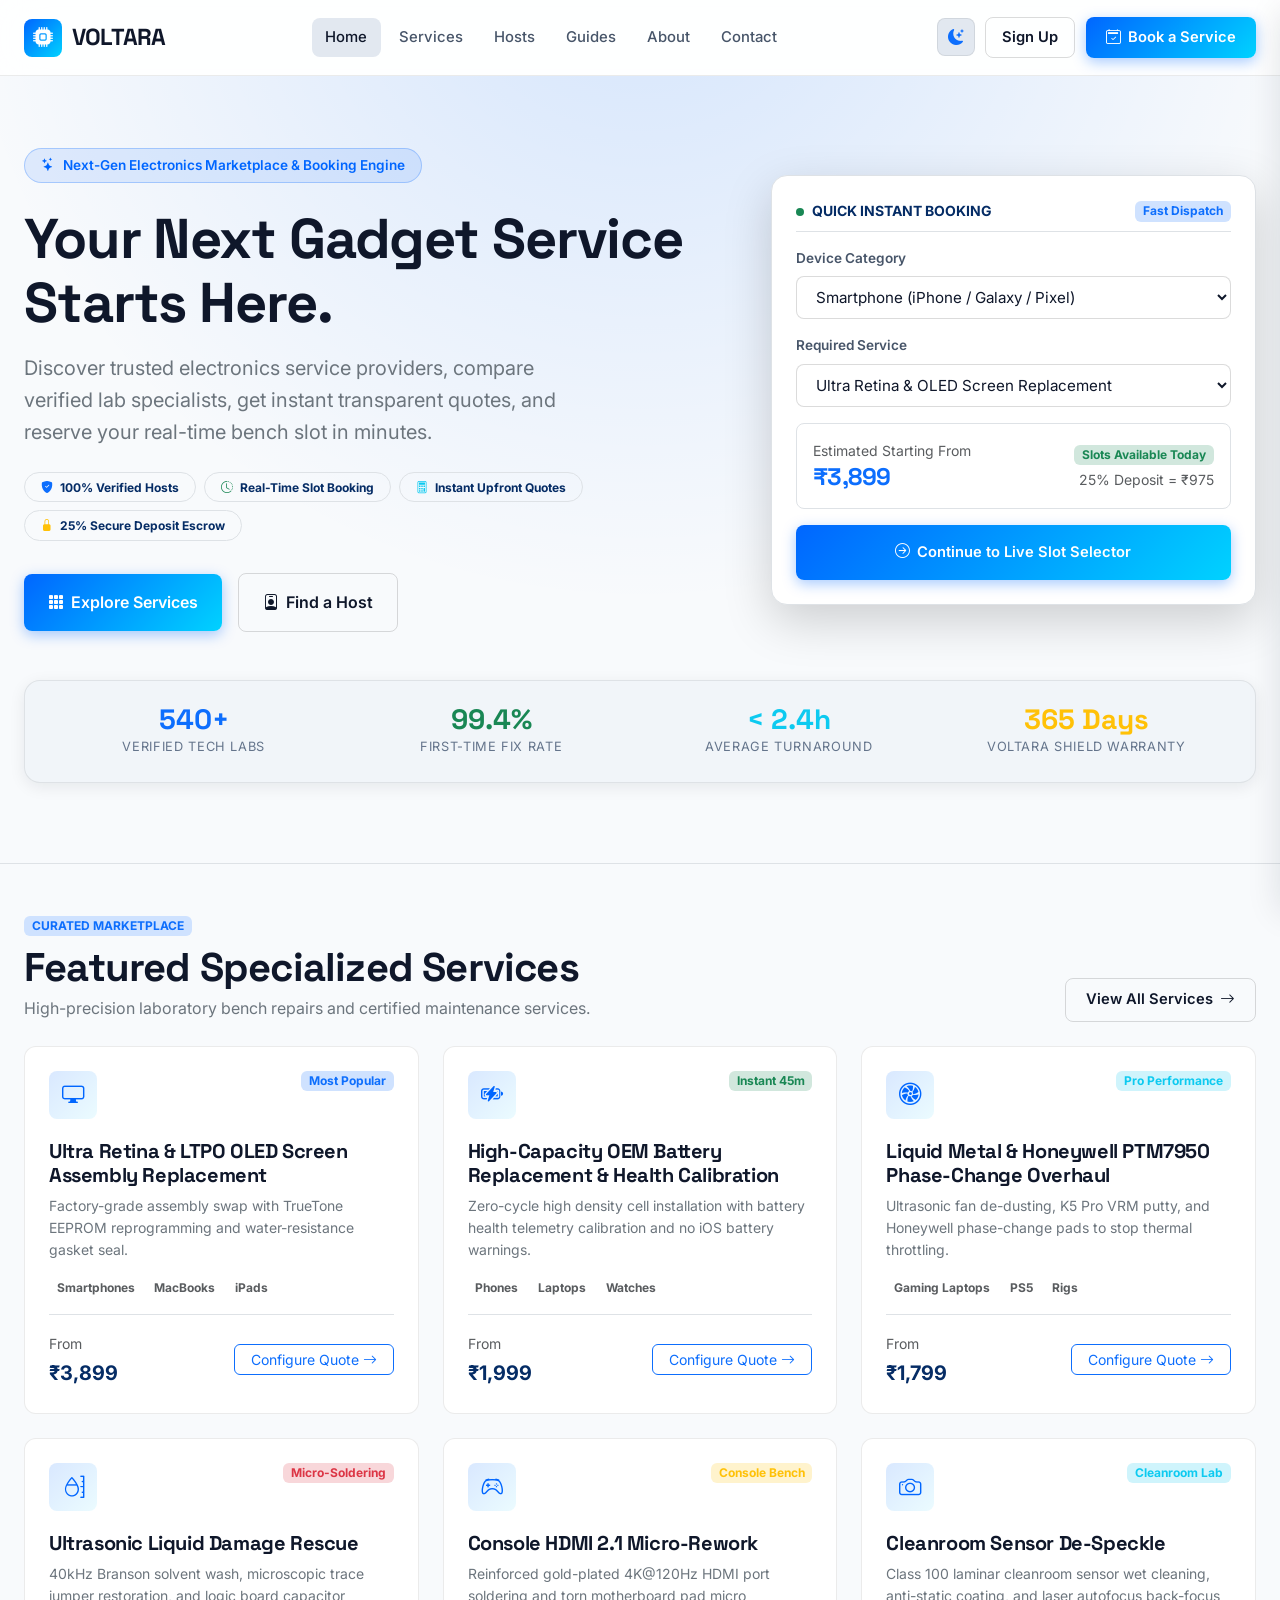
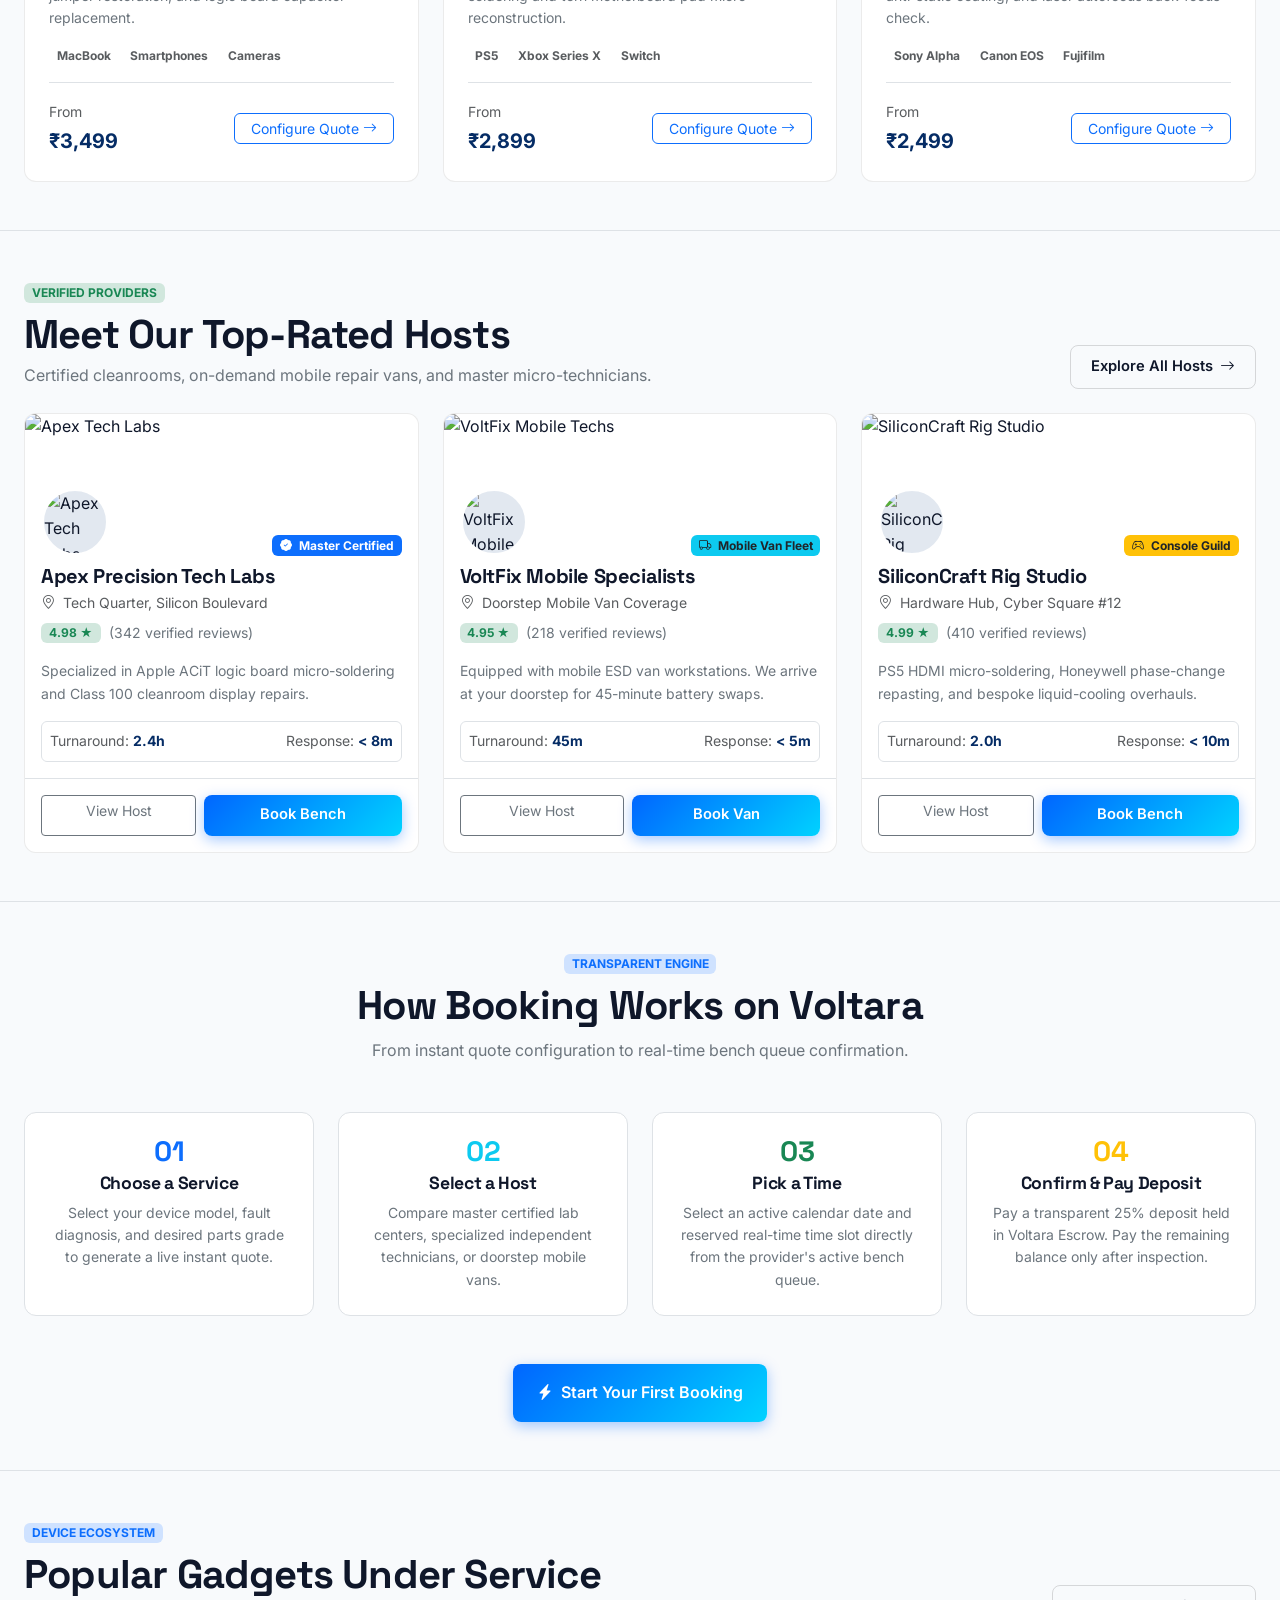
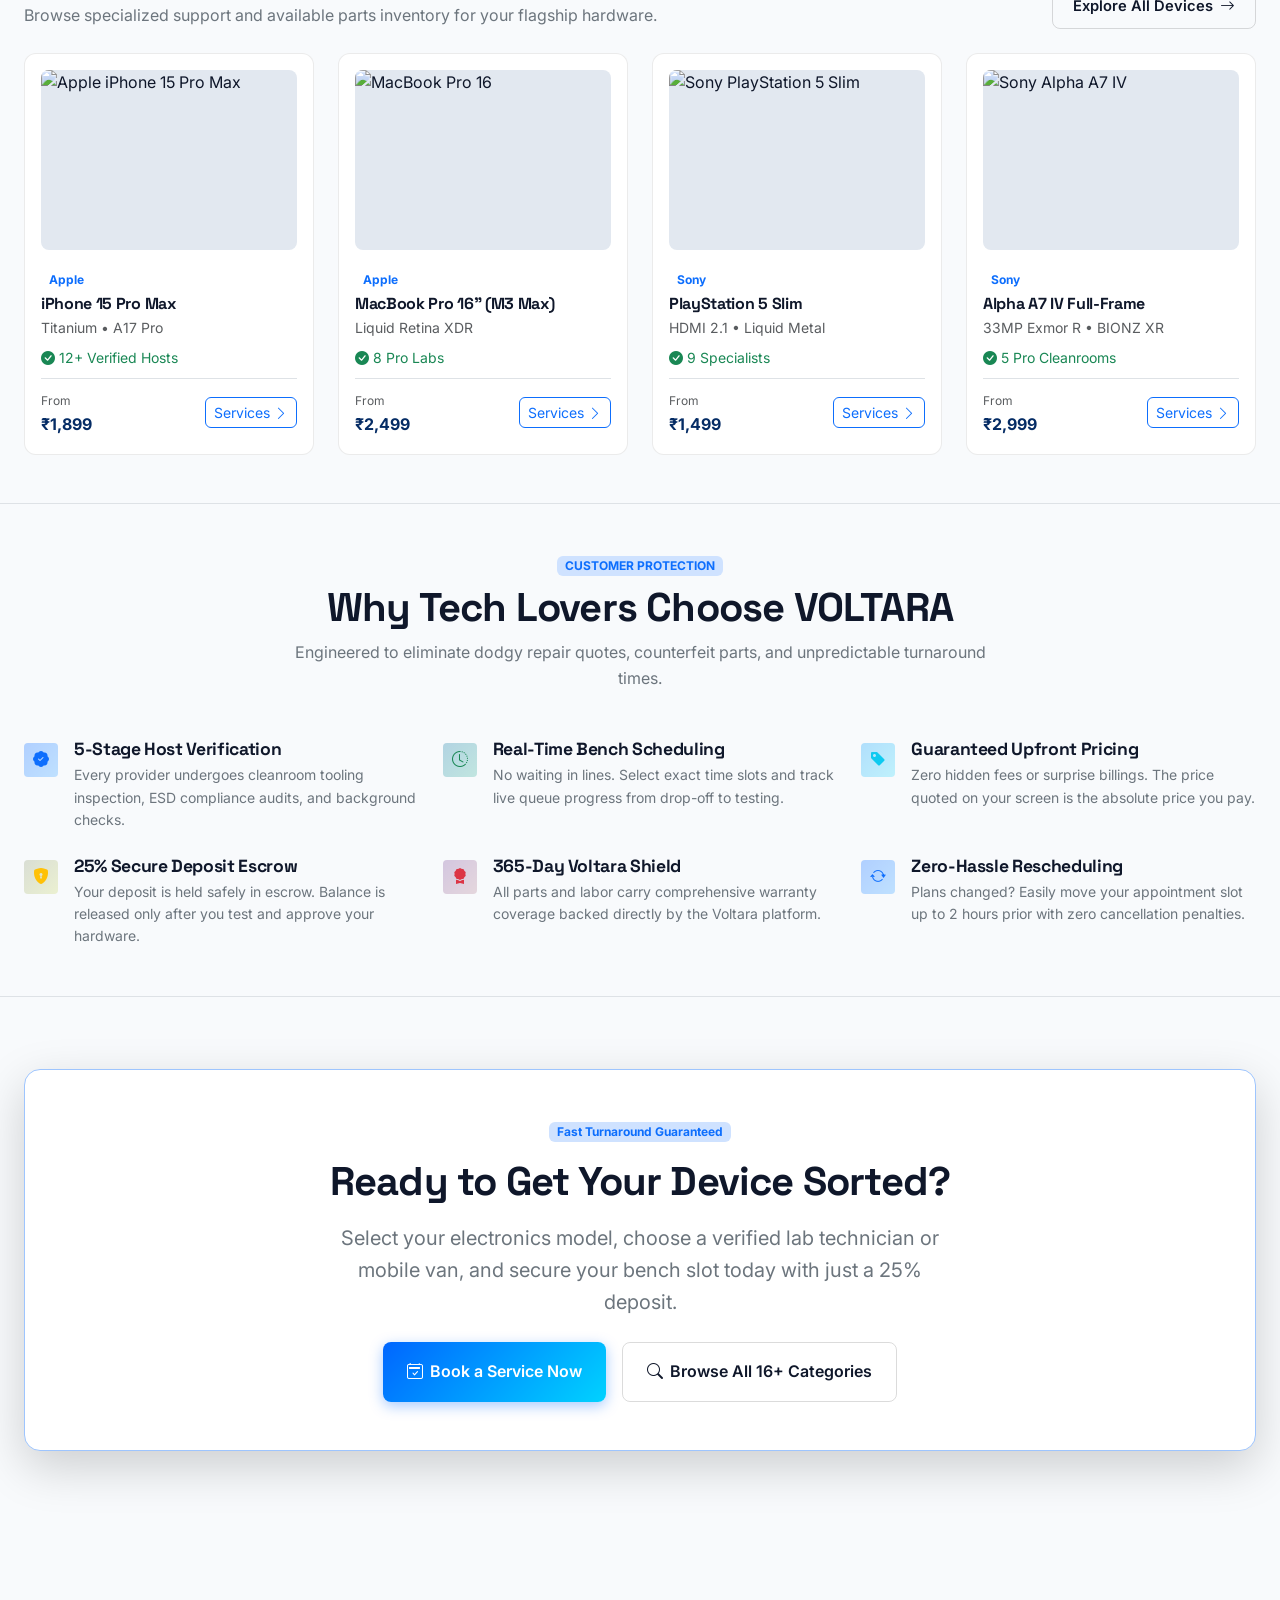
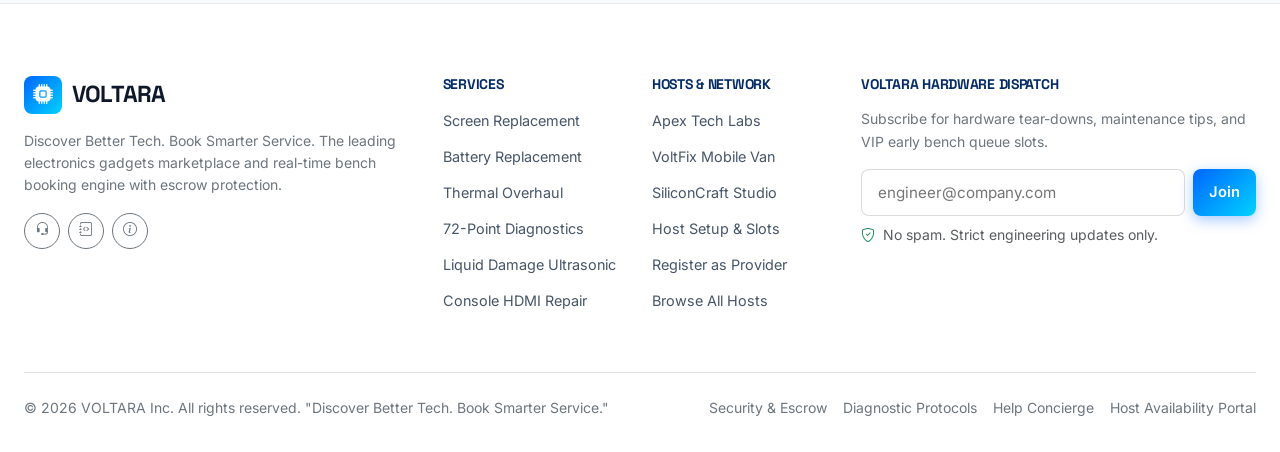
==== commit 4ae085c0: "Your commit message" ====
--- a/index.html
+++ b/index.html
@@ -1,25 +1,31 @@
 <!DOCTYPE html>
 <html lang="en" data-theme="dark">
+
 <head>
   <meta charset="UTF-8">
   <meta name="viewport" content="width=device-width, initial-scale=1.0">
   <title>VOLTARA — Electronics Gadgets Marketplace & Booking Engine</title>
-  <meta name="description" content="Discover verified electronics specialists, get instant transparent quotes, and book real-time repair appointments with secure deposit escrow.">
-  
+  <meta name="description"
+    content="Discover verified electronics specialists, get instant transparent quotes, and book real-time repair appointments with secure deposit escrow.">
+
   <!-- Open Graph -->
   <meta property="og:title" content="VOLTARA — Discover Better Tech. Book Smarter Service.">
   <meta property="og:description" content="Premium Electronics Gadgets Marketplace & Real-Time Booking Engine.">
   <meta property="og:type" content="website">
 
+  <!-- Favicon matching Navbar Brand Icon exactly -->
+  <link rel="icon" type="image/svg+xml" href="assets/images/favicon.svg">
+
   <!-- Bootstrap 5 CSS & Bootstrap Icons -->
   <link href="https://cdn.jsdelivr.net/npm/bootstrap@5.3.3/dist/css/bootstrap.min.css" rel="stylesheet">
   <link rel="stylesheet" href="https://cdn.jsdelivr.net/npm/bootstrap-icons@1.11.3/font/bootstrap-icons.min.css">
-  
+
   <!-- Voltara Styles -->
   <link rel="stylesheet" href="assets/css/theme.css">
   <link rel="stylesheet" href="assets/css/style.css">
   <link rel="stylesheet" href="assets/css/responsive.css">
 </head>
+
 <body>
 
   <!-- ==========================================================================
@@ -27,159 +33,26 @@
        ========================================================================== -->
   <header class="voltara-navbar">
     <div class="container-custom h-100 d-flex align-items-center justify-content-between">
-      
+
       <!-- Left: Logo -->
       <a href="index.html" class="brand-logo" aria-label="Voltara Home">
         <div class="brand-symbol">
           <i class="bi bi-cpu-fill"></i>
         </div>
-        <div class="d-flex align-items-center">
-          <span class="brand-text">VOLTARA</span>
-          <span class="brand-tag">PRO</span>
-        </div>
+        <span class="brand-text">VOLTARA</span>
       </a>
 
-      <!-- Center: Main Navigation -->
+      <!-- Center: Main Navigation (No Dropdowns) -->
       <nav class="d-none d-lg-block" aria-label="Main Navigation">
         <ul class="nav-menu-list">
           <li>
             <a href="index.html" class="nav-link-custom active">Home</a>
           </li>
-
-          <!-- Explore Dropdown -->
-          <li class="nav-item-dropdown">
-            <a href="explore.html" class="nav-link-custom">
-              Explore <i class="bi bi-chevron-down small opacity-75"></i>
-            </a>
-            <div class="nav-dropdown-menu mega-menu">
-              <a href="explore.html?category=smartphones" class="dropdown-item-card">
-                <div class="dropdown-icon"><i class="bi bi-phone"></i></div>
-                <div>
-                  <div class="dropdown-title">Smartphones</div>
-                  <div class="dropdown-desc">iPhone, Galaxy, Pixel diagnostics & repair</div>
-                </div>
-              </a>
-              <a href="explore.html?category=laptops" class="dropdown-item-card">
-                <div class="dropdown-icon"><i class="bi bi-laptop"></i></div>
-                <div>
-                  <div class="dropdown-title">Laptops & MacBooks</div>
-                  <div class="dropdown-desc">Thermal paste, liquid damage & logic boards</div>
-                </div>
-              </a>
-              <a href="explore.html?category=tablets" class="dropdown-item-card">
-                <div class="dropdown-icon"><i class="bi bi-tablet"></i></div>
-                <div>
-                  <div class="dropdown-title">Tablets & iPads</div>
-                  <div class="dropdown-desc">Digitizers, USB-C ports & battery swaps</div>
-                </div>
-              </a>
-              <a href="explore.html?category=cameras" class="dropdown-item-card">
-                <div class="dropdown-icon"><i class="bi bi-camera"></i></div>
-                <div>
-                  <div class="dropdown-title">Cameras & Optics</div>
-                  <div class="dropdown-desc">Sensor cleanroom & lens calibration</div>
-                </div>
-              </a>
-              <a href="explore.html?category=gaming" class="dropdown-item-card">
-                <div class="dropdown-icon"><i class="bi bi-controller"></i></div>
-                <div>
-                  <div class="dropdown-title">Gaming Consoles</div>
-                  <div class="dropdown-desc">PS5, Xbox & Steam Deck micro-soldering</div>
-                </div>
-              </a>
-              <a href="explore.html?category=smarthome" class="dropdown-item-card">
-                <div class="dropdown-icon"><i class="bi bi-house-gear"></i></div>
-                <div>
-                  <div class="dropdown-title">Smart Home & Audio</div>
-                  <div class="dropdown-desc">Matter, Thread mesh & Sonos tuning</div>
-                </div>
-              </a>
-            </div>
+          <li>
+            <a href="explore.html" class="nav-link-custom">Services</a>
           </li>
-
-          <!-- Services Dropdown -->
-          <li class="nav-item-dropdown">
-            <a href="service-details.html?service=screen-replacement" class="nav-link-custom">
-              Services <i class="bi bi-chevron-down small opacity-75"></i>
-            </a>
-            <div class="nav-dropdown-menu">
-              <a href="service-details.html?service=screen-replacement" class="dropdown-item-card">
-                <div class="dropdown-icon"><i class="bi bi-display"></i></div>
-                <div>
-                  <div class="dropdown-title">Screen Replacement</div>
-                  <div class="dropdown-desc">Factory OLED & TrueTone calibration</div>
-                </div>
-              </a>
-              <a href="service-details.html?service=battery-replacement" class="dropdown-item-card">
-                <div class="dropdown-icon"><i class="bi bi-battery-charging"></i></div>
-                <div>
-                  <div class="dropdown-title">Battery Replacement</div>
-                  <div class="dropdown-desc">Zero-cycle OEM health restore</div>
-                </div>
-              </a>
-              <a href="service-details.html?service=laptop-thermal-overhaul" class="dropdown-item-card">
-                <div class="dropdown-icon"><i class="bi bi-fan"></i></div>
-                <div>
-                  <div class="dropdown-title">Thermal Overhaul</div>
-                  <div class="dropdown-desc">PTM7950 & Liquid Metal tuning</div>
-                </div>
-              </a>
-              <a href="service-details.html?service=device-diagnostics" class="dropdown-item-card">
-                <div class="dropdown-icon"><i class="bi bi-search"></i></div>
-                <div>
-                  <div class="dropdown-title">Full Diagnostic (72-Point)</div>
-                  <div class="dropdown-desc">FLIR thermal & oscilloscope check</div>
-                </div>
-              </a>
-              <a href="explore.html" class="dropdown-item-card border-top border-subtle mt-1 pt-2">
-                <div class="dropdown-icon bg-secondary-subtle text-secondary"><i class="bi bi-grid-fill"></i></div>
-                <div>
-                  <div class="dropdown-title">View All 16+ Services</div>
-                  <div class="dropdown-desc">Explore full repair catalog</div>
-                </div>
-              </a>
-            </div>
-          </li>
-
-          <!-- Hosts Dropdown -->
-          <li class="nav-item-dropdown">
-            <a href="host-profile.html?host=apex-lab" class="nav-link-custom">
-              Hosts <i class="bi bi-chevron-down small opacity-75"></i>
-            </a>
-            <div class="nav-dropdown-menu">
-              <a href="host-profile.html?host=apex-lab" class="dropdown-item-card">
-                <div class="dropdown-icon"><i class="bi bi-shield-check"></i></div>
-                <div>
-                  <div class="dropdown-title">Apex Precision Tech Labs</div>
-                  <div class="dropdown-desc">Master Certified • 4.98 ★ (342 reviews)</div>
-                </div>
-              </a>
-              <a href="host-profile.html?host=volt-fix-mobile" class="dropdown-item-card">
-                <div class="dropdown-icon"><i class="bi bi-truck"></i></div>
-                <div>
-                  <div class="dropdown-title">VoltFix Mobile Fleet</div>
-                  <div class="dropdown-desc">On-Demand Van • Doorstep Service</div>
-                </div>
-              </a>
-              <a href="host-profile.html?host=silicon-craft" class="dropdown-item-card">
-                <div class="dropdown-icon"><i class="bi bi-motherboard"></i></div>
-                <div>
-                  <div class="dropdown-title">SiliconCraft Rig Studio</div>
-                  <div class="dropdown-desc">Console & PC Specialists • 4.99 ★</div>
-                </div>
-              </a>
-              <a href="host-setup.html" class="dropdown-item-card border-top border-subtle mt-1 pt-2">
-                <div class="dropdown-icon bg-info-subtle text-info"><i class="bi bi-gear-fill"></i></div>
-                <div>
-                  <div class="dropdown-title">Host Availability Setup</div>
-                  <div class="dropdown-desc">Configure workbench slots & pricing</div>
-                </div>
-              </a>
-            </div>
-          </li>
-
           <li>
-            <a href="#how-it-works" class="nav-link-custom">How It Works</a>
+            <a href="host-profile.html?host=apex-lab" class="nav-link-custom">Hosts</a>
           </li>
           <li>
             <a href="guides.html" class="nav-link-custom">Guides</a>
@@ -187,37 +60,34 @@
           <li>
             <a href="about.html" class="nav-link-custom">About</a>
           </li>
+          <li>
+            <a href="contact.html" class="nav-link-custom">Contact</a>
+          </li>
         </ul>
       </nav>
 
-      <!-- Right: Search, Theme Toggle, Auth & CTA -->
+      <!-- Right: Theme Toggle, Sign Up & Primary CTA -->
       <div class="nav-actions">
-        <!-- Search Trigger -->
-        <button type="button" class="nav-search-trigger d-none d-sm-flex" data-bs-toggle="modal" data-bs-target="#voltaraSearchModal" aria-label="Search">
-          <i class="bi bi-search"></i>
-          <span>Search...</span>
-          <span class="kbd-shortcut">Ctrl+K</span>
-        </button>
-
         <!-- Theme Toggle -->
         <button type="button" class="theme-toggle-btn" aria-label="Toggle theme">
           <i class="bi bi-sun-fill text-warning"></i>
         </button>
 
-        <!-- Auth Links -->
-        <div class="nav-auth-buttons d-none d-md-flex align-items-center gap-2">
-          <a href="login.html" class="btn-voltara-outline py-2 px-3">Login</a>
-          <a href="signup.html" class="text-secondary small fw-semibold px-2 text-decoration-none">Sign Up</a>
-        </div>
+        <!-- Sign Up Button -->
+        <a href="signup.html" class="btn-voltara-outline d-none d-lg-inline-flex py-2 px-3">
+          <span>Sign Up</span>
+        </a>
 
         <!-- Primary CTA -->
-        <a href="booking.html" class="btn-voltara-primary">
+        <a href="booking.html" class="btn-voltara-primary d-none d-lg-inline-flex">
           <i class="bi bi-calendar2-check"></i>
           <span>Book a Service</span>
         </a>
 
-        <!-- Mobile Hamburger Toggle -->
-        <button type="button" class="navbar-mobile-toggle btn btn-sm btn-outline-secondary d-lg-none d-flex align-items-center justify-content-center" style="width: 38px; height: 38px;" aria-label="Toggle navigation menu">
+        <!-- Mobile & Tab Hamburger Toggle -->
+        <button type="button"
+          class="navbar-mobile-toggle btn btn-sm btn-outline-secondary d-lg-none d-flex align-items-center justify-content-center"
+          style="width: 38px; height: 38px;" aria-label="Toggle navigation menu">
           <i class="bi bi-list fs-5"></i>
         </button>
       </div>
@@ -226,7 +96,7 @@
   </header>
 
   <!-- ==========================================================================
-       MOBILE DRAWER
+       MOBILE DRAWER / MENU PAGE (Exact same menus & buttons as navbar)
        ========================================================================== -->
   <div class="mobile-drawer-backdrop"></div>
   <aside class="voltara-mobile-drawer" aria-label="Mobile Navigation">
@@ -243,31 +113,22 @@
     </div>
 
     <div class="p-3">
-      <!-- Search Input Mobile -->
-      <button type="button" class="btn btn-sm btn-outline-secondary w-100 text-start py-2 px-3 mb-3 d-flex justify-content-between align-items-center" data-bs-toggle="modal" data-bs-target="#voltaraSearchModal">
-        <span><i class="bi bi-search me-2"></i> Search services, hosts...</span>
-        <span class="badge bg-surface-subtle text-muted">Ctrl+K</span>
-      </button>
-
       <div class="d-flex flex-column gap-1">
         <a href="index.html" class="nav-link-custom py-2 px-3 rounded-2 fw-semibold active">Home</a>
-        <a href="explore.html" class="nav-link-custom py-2 px-3 rounded-2 fw-semibold">Explore Marketplace</a>
-        <a href="service-details.html?service=screen-replacement" class="nav-link-custom py-2 px-3 rounded-2 fw-semibold">Services & Quotes</a>
-        <a href="host-profile.html?host=apex-lab" class="nav-link-custom py-2 px-3 rounded-2 fw-semibold">Verified Hosts</a>
-        <a href="host-setup.html" class="nav-link-custom py-2 px-3 rounded-2 fw-semibold">Host Availability Setup</a>
-        <a href="guides.html" class="nav-link-custom py-2 px-3 rounded-2 fw-semibold">Guides & Teardowns</a>
-        <a href="about.html" class="nav-link-custom py-2 px-3 rounded-2 fw-semibold">About Voltara</a>
-        <a href="contact.html" class="nav-link-custom py-2 px-3 rounded-2 fw-semibold">Contact Concierge</a>
-      </div>
-
-      <div class="border-top border-subtle mt-4 pt-3 d-flex flex-column gap-2">
+        <a href="explore.html" class="nav-link-custom py-2 px-3 rounded-2 fw-semibold">Services</a>
+        <a href="host-profile.html?host=apex-lab" class="nav-link-custom py-2 px-3 rounded-2 fw-semibold">Hosts</a>
+        <a href="guides.html" class="nav-link-custom py-2 px-3 rounded-2 fw-semibold">Guides</a>
+        <a href="about.html" class="nav-link-custom py-2 px-3 rounded-2 fw-semibold">About</a>
+        <a href="contact.html" class="nav-link-custom py-2 px-3 rounded-2 fw-semibold">Contact</a>
+      </div>
+
+      <div class="border-top border-subtle mt-3 pt-3 d-flex flex-column gap-2">
+        <a href="signup.html" class="btn-voltara-outline justify-content-center py-2">
+          <i class="bi bi-person-plus me-1"></i> Sign Up
+        </a>
         <a href="booking.html" class="btn-voltara-primary justify-content-center py-2">
-          <i class="bi bi-calendar2-check"></i> Book a Service
+          <i class="bi bi-calendar2-check me-1"></i> Book a Service
         </a>
-        <div class="d-flex gap-2">
-          <a href="login.html" class="btn-voltara-outline justify-content-center py-2 flex-grow-1">Login</a>
-          <a href="signup.html" class="btn btn-outline-secondary py-2 flex-grow-1">Sign Up</a>
-        </div>
       </div>
     </div>
   </aside>
@@ -278,7 +139,7 @@
   <section class="hero-section">
     <div class="container-custom">
       <div class="row align-items-center g-5">
-        
+
         <!-- Hero Left Content -->
         <div class="col-lg-7 gsap-hero-anim">
           <div class="hero-pill-badge">
@@ -291,7 +152,8 @@
           </h1>
 
           <p class="fs-5 text-secondary mb-4" style="max-width: 580px;">
-            Discover trusted electronics service providers, compare verified lab specialists, get instant transparent quotes, and reserve your real-time bench slot in minutes.
+            Discover trusted electronics service providers, compare verified lab specialists, get instant transparent
+            quotes, and reserve your real-time bench slot in minutes.
           </p>
 
           <!-- Floating Badges / Pillars -->
@@ -327,7 +189,8 @@
             <div class="d-flex align-items-center justify-content-between mb-3 pb-2 border-bottom border-subtle">
               <div class="d-flex align-items-center gap-2">
                 <span class="status-indicator bg-success" style="width: 8px; height: 8px; border-radius: 50%;"></span>
-                <span class="fw-bold text-primary-emphasis small text-uppercase letter-spacing-1">Quick Instant Booking</span>
+                <span class="fw-bold text-primary-emphasis small text-uppercase letter-spacing-1">Quick Instant
+                  Booking</span>
               </div>
               <span class="badge bg-primary-subtle text-primary small">Fast Dispatch</span>
             </div>
@@ -357,7 +220,8 @@
                 </select>
               </div>
 
-              <div class="p-3 rounded-3 bg-surface-subtle border border-subtle d-flex justify-content-between align-items-center">
+              <div
+                class="p-3 rounded-3 bg-surface-subtle border border-subtle d-flex justify-content-between align-items-center">
                 <div>
                   <div class="small text-muted">Estimated Starting From</div>
                   <div class="fs-4 font-heading fw-bold text-primary" id="heroEstimatedPrice">₹3,899</div>
@@ -409,7 +273,8 @@
     <div class="container-custom">
       <div class="d-flex flex-wrap justify-content-between align-items-end mb-4">
         <div>
-          <span class="badge bg-primary-subtle text-primary text-uppercase letter-spacing-1 mb-2">Curated Marketplace</span>
+          <span class="badge bg-primary-subtle text-primary text-uppercase letter-spacing-1 mb-2">Curated
+            Marketplace</span>
           <h2 class="font-heading fw-bold mb-1">Featured Specialized Services</h2>
           <p class="text-secondary mb-0">High-precision laboratory bench repairs and certified maintenance services.</p>
         </div>
@@ -427,8 +292,9 @@
                 <div class="service-card-icon"><i class="bi bi-display"></i></div>
                 <span class="badge bg-primary-subtle text-primary">Most Popular</span>
               </div>
-              <h4 class="font-heading fw-bold mb-2">Ultra Retina & OLED Screen Swap</h4>
-              <p class="text-secondary small mb-3">Factory-grade assembly swap with TrueTone EEPROM reprogramming and water-resistance gasket seal.</p>
+              <h4 class="font-heading fw-bold mb-2">Ultra Retina & LTPO OLED Screen Assembly Replacement</h4>
+              <p class="text-secondary small mb-3">Factory-grade assembly swap with TrueTone EEPROM reprogramming and
+                water-resistance gasket seal.</p>
               <div class="d-flex flex-wrap gap-1 mb-3">
                 <span class="badge bg-surface-subtle text-muted">Smartphones</span>
                 <span class="badge bg-surface-subtle text-muted">MacBooks</span>
@@ -440,7 +306,8 @@
                 <span class="small text-muted">From</span>
                 <div class="fw-bold text-primary-emphasis fs-5">₹3,899</div>
               </div>
-              <a href="service-details.html?service=screen-replacement" class="btn btn-sm btn-outline-primary px-3 rounded-2">
+              <a href="service-details.html?service=screen-replacement"
+                class="btn btn-sm btn-outline-primary px-3 rounded-2">
                 Configure Quote <i class="bi bi-arrow-right"></i>
               </a>
             </div>
@@ -454,8 +321,9 @@
                 <div class="service-card-icon"><i class="bi bi-battery-charging"></i></div>
                 <span class="badge bg-success-subtle text-success">Instant 45m</span>
               </div>
-              <h4 class="font-heading fw-bold mb-2">OEM Battery Replacement</h4>
-              <p class="text-secondary small mb-3">Zero-cycle high density cell installation with battery health telemetry calibration and no iOS warnings.</p>
+              <h4 class="font-heading fw-bold mb-2">High-Capacity OEM Battery Replacement & Health Calibration</h4>
+              <p class="text-secondary small mb-3">Zero-cycle high density cell installation with battery health
+                telemetry calibration and no iOS battery warnings.</p>
               <div class="d-flex flex-wrap gap-1 mb-3">
                 <span class="badge bg-surface-subtle text-muted">Phones</span>
                 <span class="badge bg-surface-subtle text-muted">Laptops</span>
@@ -467,7 +335,8 @@
                 <span class="small text-muted">From</span>
                 <div class="fw-bold text-primary-emphasis fs-5">₹1,999</div>
               </div>
-              <a href="service-details.html?service=battery-replacement" class="btn btn-sm btn-outline-primary px-3 rounded-2">
+              <a href="service-details.html?service=battery-replacement"
+                class="btn btn-sm btn-outline-primary px-3 rounded-2">
                 Configure Quote <i class="bi bi-arrow-right"></i>
               </a>
             </div>
@@ -481,8 +350,9 @@
                 <div class="service-card-icon"><i class="bi bi-fan"></i></div>
                 <span class="badge bg-info-subtle text-info">Pro Performance</span>
               </div>
-              <h4 class="font-heading fw-bold mb-2">PTM7950 & Liquid Metal Overhaul</h4>
-              <p class="text-secondary small mb-3">Ultrasonic fan de-dusting, K5 Pro VRM putty, and Honeywell phase-change pads to stop thermal throttling.</p>
+              <h4 class="font-heading fw-bold mb-2">Liquid Metal & Honeywell PTM7950 Phase-Change Overhaul</h4>
+              <p class="text-secondary small mb-3">Ultrasonic fan de-dusting, K5 Pro VRM putty, and Honeywell
+                phase-change pads to stop thermal throttling.</p>
               <div class="d-flex flex-wrap gap-1 mb-3">
                 <span class="badge bg-surface-subtle text-muted">Gaming Laptops</span>
                 <span class="badge bg-surface-subtle text-muted">PS5</span>
@@ -494,7 +364,8 @@
                 <span class="small text-muted">From</span>
                 <div class="fw-bold text-primary-emphasis fs-5">₹1,799</div>
               </div>
-              <a href="service-details.html?service=laptop-thermal-overhaul" class="btn btn-sm btn-outline-primary px-3 rounded-2">
+              <a href="service-details.html?service=laptop-thermal-overhaul"
+                class="btn btn-sm btn-outline-primary px-3 rounded-2">
                 Configure Quote <i class="bi bi-arrow-right"></i>
               </a>
             </div>
@@ -509,7 +380,8 @@
                 <span class="badge bg-danger-subtle text-danger">Micro-Soldering</span>
               </div>
               <h4 class="font-heading fw-bold mb-2">Ultrasonic Liquid Damage Rescue</h4>
-              <p class="text-secondary small mb-3">40kHz Branson solvent wash, microscopic trace jumper restoration, and logic board capacitor replacement.</p>
+              <p class="text-secondary small mb-3">40kHz Branson solvent wash, microscopic trace jumper restoration, and
+                logic board capacitor replacement.</p>
               <div class="d-flex flex-wrap gap-1 mb-3">
                 <span class="badge bg-surface-subtle text-muted">MacBook</span>
                 <span class="badge bg-surface-subtle text-muted">Smartphones</span>
@@ -521,7 +393,8 @@
                 <span class="small text-muted">From</span>
                 <div class="fw-bold text-primary-emphasis fs-5">₹3,499</div>
               </div>
-              <a href="service-details.html?service=liquid-damage-ultrasonic" class="btn btn-sm btn-outline-primary px-3 rounded-2">
+              <a href="service-details.html?service=liquid-damage-ultrasonic"
+                class="btn btn-sm btn-outline-primary px-3 rounded-2">
                 Configure Quote <i class="bi bi-arrow-right"></i>
               </a>
             </div>
@@ -536,7 +409,8 @@
                 <span class="badge bg-warning-subtle text-warning">Console Bench</span>
               </div>
               <h4 class="font-heading fw-bold mb-2">Console HDMI 2.1 Micro-Rework</h4>
-              <p class="text-secondary small mb-3">Reinforced gold-plated 4K@120Hz HDMI port soldering and torn motherboard pad reconstruction.</p>
+              <p class="text-secondary small mb-3">Reinforced gold-plated 4K@120Hz HDMI port soldering and torn
+                motherboard pad micro reconstruction.</p>
               <div class="d-flex flex-wrap gap-1 mb-3">
                 <span class="badge bg-surface-subtle text-muted">PS5</span>
                 <span class="badge bg-surface-subtle text-muted">Xbox Series X</span>
@@ -548,7 +422,8 @@
                 <span class="small text-muted">From</span>
                 <div class="fw-bold text-primary-emphasis fs-5">₹2,899</div>
               </div>
-              <a href="service-details.html?service=console-hdmi-repair" class="btn btn-sm btn-outline-primary px-3 rounded-2">
+              <a href="service-details.html?service=console-hdmi-repair"
+                class="btn btn-sm btn-outline-primary px-3 rounded-2">
                 Configure Quote <i class="bi bi-arrow-right"></i>
               </a>
             </div>
@@ -563,7 +438,8 @@
                 <span class="badge bg-info-subtle text-info">Cleanroom Lab</span>
               </div>
               <h4 class="font-heading fw-bold mb-2">Cleanroom Sensor De-Speckle</h4>
-              <p class="text-secondary small mb-3">Class 100 laminar cleanroom sensor wet cleaning, anti-static coating, and laser autofocus back-focus check.</p>
+              <p class="text-secondary small mb-3">Class 100 laminar cleanroom sensor wet cleaning, anti-static coating,
+                and laser autofocus back-focus check.</p>
               <div class="d-flex flex-wrap gap-1 mb-3">
                 <span class="badge bg-surface-subtle text-muted">Sony Alpha</span>
                 <span class="badge bg-surface-subtle text-muted">Canon EOS</span>
@@ -575,7 +451,8 @@
                 <span class="small text-muted">From</span>
                 <div class="fw-bold text-primary-emphasis fs-5">₹2,499</div>
               </div>
-              <a href="service-details.html?service=camera-sensor-calibration" class="btn btn-sm btn-outline-primary px-3 rounded-2">
+              <a href="service-details.html?service=camera-sensor-calibration"
+                class="btn btn-sm btn-outline-primary px-3 rounded-2">
                 Configure Quote <i class="bi bi-arrow-right"></i>
               </a>
             </div>
@@ -592,9 +469,11 @@
     <div class="container-custom">
       <div class="d-flex flex-wrap justify-content-between align-items-end mb-4">
         <div>
-          <span class="badge bg-success-subtle text-success text-uppercase letter-spacing-1 mb-2">Verified Providers</span>
+          <span class="badge bg-success-subtle text-success text-uppercase letter-spacing-1 mb-2">Verified
+            Providers</span>
           <h2 class="font-heading fw-bold mb-1">Meet Our Top-Rated Hosts</h2>
-          <p class="text-secondary mb-0">Certified cleanrooms, on-demand mobile repair vans, and master micro-technicians.</p>
+          <p class="text-secondary mb-0">Certified cleanrooms, on-demand mobile repair vans, and master
+            micro-technicians.</p>
         </div>
         <a href="host-profile.html?host=apex-lab" class="btn-voltara-outline">
           <span>Explore All Hosts</span> <i class="bi bi-arrow-right"></i>
@@ -606,19 +485,25 @@
         <div class="col-md-6 col-lg-4">
           <div class="host-card h-100 d-flex flex-column justify-content-between">
             <div>
-              <img src="https://images.unsplash.com/photo-1581092335397-9583fe92d232?auto=format&fit=crop&w=600&q=80" class="host-card-cover" alt="Apex Tech Labs">
+              <img src="https://images.unsplash.com/photo-1581092335397-9583fe92d232?auto=format&fit=crop&w=600&q=80"
+                class="host-card-cover" alt="Apex Tech Labs">
               <div class="px-3 pb-3">
                 <div class="d-flex justify-content-between align-items-end host-card-avatar-wrapper mb-2">
-                  <img src="https://images.unsplash.com/photo-1581092160607-ee22621dd758?auto=format&fit=crop&w=150&q=80" class="host-card-avatar" alt="Apex Tech Labs">
-                  <span class="badge bg-primary text-white"><i class="bi bi-patch-check-fill me-1"></i> Master Certified</span>
+                  <img
+                    src="https://images.unsplash.com/photo-1581092160607-ee22621dd758?auto=format&fit=crop&w=150&q=80"
+                    class="host-card-avatar" alt="Apex Tech Labs">
+                  <span class="badge bg-primary text-white"><i class="bi bi-patch-check-fill me-1"></i> Master
+                    Certified</span>
                 </div>
                 <h4 class="font-heading fw-bold mb-1">Apex Precision Tech Labs</h4>
-                <div class="text-muted small mb-2"><i class="bi bi-geo-alt me-1"></i> Tech Quarter, Silicon Boulevard</div>
+                <div class="text-muted small mb-2"><i class="bi bi-geo-alt me-1"></i> Tech Quarter, Silicon Boulevard
+                </div>
                 <div class="d-flex align-items-center gap-2 mb-3">
                   <span class="badge bg-success-subtle text-success fw-bold">4.98 ★</span>
                   <span class="small text-secondary">(342 verified reviews)</span>
                 </div>
-                <p class="small text-secondary mb-3">Specialized in Apple ACiT logic board micro-soldering and Class 100 cleanroom display repairs.</p>
+                <p class="small text-secondary mb-3">Specialized in Apple ACiT logic board micro-soldering and Class 100
+                  cleanroom display repairs.</p>
                 <div class="p-2 rounded-2 bg-surface-subtle border border-subtle small d-flex justify-content-between">
                   <span class="text-muted">Turnaround: <strong class="text-primary-emphasis">2.4h</strong></span>
                   <span class="text-muted">Response: <strong class="text-primary-emphasis">&lt; 8m</strong></span>
@@ -626,8 +511,10 @@
               </div>
             </div>
             <div class="p-3 border-top border-subtle d-flex gap-2">
-              <a href="host-profile.html?host=apex-lab" class="btn btn-sm btn-outline-secondary flex-grow-1">View Host</a>
-              <a href="booking.html?host=apex-lab" class="btn-voltara-primary btn-sm flex-grow-1 justify-content-center">Book Bench</a>
+              <a href="host-profile.html?host=apex-lab" class="btn btn-sm btn-outline-secondary flex-grow-1">View
+                Host</a>
+              <a href="booking.html?host=apex-lab"
+                class="btn-voltara-primary btn-sm flex-grow-1 justify-content-center">Book Bench</a>
             </div>
           </div>
         </div>
@@ -636,10 +523,13 @@
         <div class="col-md-6 col-lg-4">
           <div class="host-card h-100 d-flex flex-column justify-content-between">
             <div>
-              <img src="https://images.unsplash.com/photo-1526374965328-7f61d4dc18c5?auto=format&fit=crop&w=600&q=80" class="host-card-cover" alt="VoltFix Mobile Techs">
+              <img src="https://images.unsplash.com/photo-1526374965328-7f61d4dc18c5?auto=format&fit=crop&w=600&q=80"
+                class="host-card-cover" alt="VoltFix Mobile Techs">
               <div class="px-3 pb-3">
                 <div class="d-flex justify-content-between align-items-end host-card-avatar-wrapper mb-2">
-                  <img src="https://images.unsplash.com/photo-1534528741775-53994a69daeb?auto=format&fit=crop&w=150&q=80" class="host-card-avatar" alt="VoltFix Mobile Techs">
+                  <img
+                    src="https://images.unsplash.com/photo-1534528741775-53994a69daeb?auto=format&fit=crop&w=150&q=80"
+                    class="host-card-avatar" alt="VoltFix Mobile Techs">
                   <span class="badge bg-info text-dark"><i class="bi bi-truck me-1"></i> Mobile Van Fleet</span>
                 </div>
                 <h4 class="font-heading fw-bold mb-1">VoltFix Mobile Specialists</h4>
@@ -648,7 +538,8 @@
                   <span class="badge bg-success-subtle text-success fw-bold">4.95 ★</span>
                   <span class="small text-secondary">(218 verified reviews)</span>
                 </div>
-                <p class="small text-secondary mb-3">Equipped with mobile ESD van workstations. We arrive at your doorstep for 45-minute battery & screen swaps.</p>
+                <p class="small text-secondary mb-3">Equipped with mobile ESD van workstations. We arrive at your
+                  doorstep for 45-minute battery swaps.</p>
                 <div class="p-2 rounded-2 bg-surface-subtle border border-subtle small d-flex justify-content-between">
                   <span class="text-muted">Turnaround: <strong class="text-primary-emphasis">45m</strong></span>
                   <span class="text-muted">Response: <strong class="text-primary-emphasis">&lt; 5m</strong></span>
@@ -656,8 +547,10 @@
               </div>
             </div>
             <div class="p-3 border-top border-subtle d-flex gap-2">
-              <a href="host-profile.html?host=volt-fix-mobile" class="btn btn-sm btn-outline-secondary flex-grow-1">View Host</a>
-              <a href="booking.html?host=volt-fix-mobile" class="btn-voltara-primary btn-sm flex-grow-1 justify-content-center">Book Van</a>
+              <a href="host-profile.html?host=volt-fix-mobile" class="btn btn-sm btn-outline-secondary flex-grow-1">View
+                Host</a>
+              <a href="booking.html?host=volt-fix-mobile"
+                class="btn-voltara-primary btn-sm flex-grow-1 justify-content-center">Book Van</a>
             </div>
           </div>
         </div>
@@ -666,19 +559,24 @@
         <div class="col-md-6 col-lg-4">
           <div class="host-card h-100 d-flex flex-column justify-content-between">
             <div>
-              <img src="https://images.unsplash.com/photo-1550745165-9bc0b252726f?auto=format&fit=crop&w=600&q=80" class="host-card-cover" alt="SiliconCraft Rig Studio">
+              <img src="https://images.unsplash.com/photo-1550745165-9bc0b252726f?auto=format&fit=crop&w=600&q=80"
+                class="host-card-cover" alt="SiliconCraft Rig Studio">
               <div class="px-3 pb-3">
                 <div class="d-flex justify-content-between align-items-end host-card-avatar-wrapper mb-2">
-                  <img src="https://images.unsplash.com/photo-1507003211169-0a1dd7228f2d?auto=format&fit=crop&w=150&q=80" class="host-card-avatar" alt="SiliconCraft Rig Studio">
+                  <img
+                    src="https://images.unsplash.com/photo-1507003211169-0a1dd7228f2d?auto=format&fit=crop&w=150&q=80"
+                    class="host-card-avatar" alt="SiliconCraft Rig Studio">
                   <span class="badge bg-warning text-dark"><i class="bi bi-controller me-1"></i> Console Guild</span>
                 </div>
                 <h4 class="font-heading fw-bold mb-1">SiliconCraft Rig Studio</h4>
-                <div class="text-muted small mb-2"><i class="bi bi-geo-alt me-1"></i> Hardware Hub, Cyber Square #12</div>
+                <div class="text-muted small mb-2"><i class="bi bi-geo-alt me-1"></i> Hardware Hub, Cyber Square #12
+                </div>
                 <div class="d-flex align-items-center gap-2 mb-3">
                   <span class="badge bg-success-subtle text-success fw-bold">4.99 ★</span>
                   <span class="small text-secondary">(410 verified reviews)</span>
                 </div>
-                <p class="small text-secondary mb-3">PS5 HDMI micro-soldering, Honeywell phase-change repasting, and bespoke liquid-cooling overhauls.</p>
+                <p class="small text-secondary mb-3">PS5 HDMI micro-soldering, Honeywell phase-change repasting, and
+                  bespoke liquid-cooling overhauls.</p>
                 <div class="p-2 rounded-2 bg-surface-subtle border border-subtle small d-flex justify-content-between">
                   <span class="text-muted">Turnaround: <strong class="text-primary-emphasis">2.0h</strong></span>
                   <span class="text-muted">Response: <strong class="text-primary-emphasis">&lt; 10m</strong></span>
@@ -686,8 +584,10 @@
               </div>
             </div>
             <div class="p-3 border-top border-subtle d-flex gap-2">
-              <a href="host-profile.html?host=silicon-craft" class="btn btn-sm btn-outline-secondary flex-grow-1">View Host</a>
-              <a href="booking.html?host=silicon-craft" class="btn-voltara-primary btn-sm flex-grow-1 justify-content-center">Book Bench</a>
+              <a href="host-profile.html?host=silicon-craft" class="btn btn-sm btn-outline-secondary flex-grow-1">View
+                Host</a>
+              <a href="booking.html?host=silicon-craft"
+                class="btn-voltara-primary btn-sm flex-grow-1 justify-content-center">Book Bench</a>
             </div>
           </div>
         </div>
@@ -701,7 +601,8 @@
   <section id="how-it-works" class="py-5 bg-surface-elevated border-top border-bottom border-subtle">
     <div class="container-custom">
       <div class="text-center max-w-700 mx-auto mb-5">
-        <span class="badge bg-primary-subtle text-primary text-uppercase letter-spacing-1 mb-2">Transparent Engine</span>
+        <span class="badge bg-primary-subtle text-primary text-uppercase letter-spacing-1 mb-2">Transparent
+          Engine</span>
         <h2 class="font-heading fw-bold mb-2">How Booking Works on Voltara</h2>
         <p class="text-secondary">From instant quote configuration to real-time bench queue confirmation.</p>
       </div>
@@ -711,7 +612,8 @@
           <div class="voltara-card h-100 p-4 border border-subtle text-center position-relative">
             <div class="stat-metric-number text-primary mb-2">01</div>
             <h5 class="font-heading fw-bold mb-2">Choose a Service</h5>
-            <p class="text-secondary small mb-0">Select your device model, fault diagnosis, and desired parts grade to generate a live instant quote.</p>
+            <p class="text-secondary small mb-0">Select your device model, fault diagnosis, and desired parts grade to
+              generate a live instant quote.</p>
           </div>
         </div>
 
@@ -719,7 +621,8 @@
           <div class="voltara-card h-100 p-4 border border-subtle text-center position-relative">
             <div class="stat-metric-number text-info mb-2">02</div>
             <h5 class="font-heading fw-bold mb-2">Select a Host</h5>
-            <p class="text-secondary small mb-0">Compare master certified lab centers, specialized independent technicians, or doorstep mobile vans.</p>
+            <p class="text-secondary small mb-0">Compare master certified lab centers, specialized independent
+              technicians, or doorstep mobile vans.</p>
           </div>
         </div>
 
@@ -727,7 +630,8 @@
           <div class="voltara-card h-100 p-4 border border-subtle text-center position-relative">
             <div class="stat-metric-number text-success mb-2">03</div>
             <h5 class="font-heading fw-bold mb-2">Pick a Time</h5>
-            <p class="text-secondary small mb-0">Select an active calendar date and reserved real-time time slot directly from the provider's active bench queue.</p>
+            <p class="text-secondary small mb-0">Select an active calendar date and reserved real-time time slot
+              directly from the provider's active bench queue.</p>
           </div>
         </div>
 
@@ -735,7 +639,8 @@
           <div class="voltara-card h-100 p-4 border border-subtle text-center position-relative">
             <div class="stat-metric-number text-warning mb-2">04</div>
             <h5 class="font-heading fw-bold mb-2">Confirm & Pay Deposit</h5>
-            <p class="text-secondary small mb-0">Pay a transparent 25% deposit held in Voltara Escrow. Pay the remaining balance only after inspection.</p>
+            <p class="text-secondary small mb-0">Pay a transparent 25% deposit held in Voltara Escrow. Pay the remaining
+              balance only after inspection.</p>
           </div>
         </div>
       </div>
@@ -755,9 +660,11 @@
     <div class="container-custom">
       <div class="d-flex flex-wrap justify-content-between align-items-end mb-4">
         <div>
-          <span class="badge bg-primary-subtle text-primary text-uppercase letter-spacing-1 mb-2">Device Ecosystem</span>
+          <span class="badge bg-primary-subtle text-primary text-uppercase letter-spacing-1 mb-2">Device
+            Ecosystem</span>
           <h2 class="font-heading fw-bold mb-1">Popular Gadgets Under Service</h2>
-          <p class="text-secondary mb-0">Browse specialized support and available parts inventory for your flagship hardware.</p>
+          <p class="text-secondary mb-0">Browse specialized support and available parts inventory for your flagship
+            hardware.</p>
         </div>
         <a href="explore.html" class="btn-voltara-outline">
           <span>Explore All Devices</span> <i class="bi bi-arrow-right"></i>
@@ -769,7 +676,8 @@
         <div class="col-6 col-md-4 col-lg-3">
           <div class="voltara-card h-100 p-3 d-flex flex-column justify-content-between">
             <div>
-              <img src="https://images.unsplash.com/photo-1695048133142-1a20484d2569?auto=format&fit=crop&w=400&q=80" class="gadget-card-img mb-3" alt="Apple iPhone 15 Pro Max">
+              <img src="https://images.unsplash.com/photo-1695048133142-1a20484d2569?auto=format&fit=crop&w=400&q=80"
+                class="gadget-card-img mb-3" alt="Apple iPhone 15 Pro Max">
               <span class="badge bg-surface-subtle text-primary small mb-1">Apple</span>
               <h5 class="font-heading fw-bold fs-6 mb-1">iPhone 15 Pro Max</h5>
               <div class="small text-muted mb-2">Titanium • A17 Pro</div>
@@ -791,7 +699,8 @@
         <div class="col-6 col-md-4 col-lg-3">
           <div class="voltara-card h-100 p-3 d-flex flex-column justify-content-between">
             <div>
-              <img src="https://images.unsplash.com/photo-1517336714731-489689fd1ca8?auto=format&fit=crop&w=400&q=80" class="gadget-card-img mb-3" alt="MacBook Pro 16">
+              <img src="https://images.unsplash.com/photo-1517336714731-489689fd1ca8?auto=format&fit=crop&w=400&q=80"
+                class="gadget-card-img mb-3" alt="MacBook Pro 16">
               <span class="badge bg-surface-subtle text-primary small mb-1">Apple</span>
               <h5 class="font-heading fw-bold fs-6 mb-1">MacBook Pro 16" (M3 Max)</h5>
               <div class="small text-muted mb-2">Liquid Retina XDR</div>
@@ -813,7 +722,8 @@
         <div class="col-6 col-md-4 col-lg-3">
           <div class="voltara-card h-100 p-3 d-flex flex-column justify-content-between">
             <div>
-              <img src="https://images.unsplash.com/photo-1606813907291-d86efa9b94db?auto=format&fit=crop&w=400&q=80" class="gadget-card-img mb-3" alt="Sony PlayStation 5 Slim">
+              <img src="https://images.unsplash.com/photo-1606813907291-d86efa9b94db?auto=format&fit=crop&w=400&q=80"
+                class="gadget-card-img mb-3" alt="Sony PlayStation 5 Slim">
               <span class="badge bg-surface-subtle text-primary small mb-1">Sony</span>
               <h5 class="font-heading fw-bold fs-6 mb-1">PlayStation 5 Slim</h5>
               <div class="small text-muted mb-2">HDMI 2.1 • Liquid Metal</div>
@@ -835,7 +745,8 @@
         <div class="col-6 col-md-4 col-lg-3">
           <div class="voltara-card h-100 p-3 d-flex flex-column justify-content-between">
             <div>
-              <img src="https://images.unsplash.com/photo-1516035069371-29a1b244cc32?auto=format&fit=crop&w=400&q=80" class="gadget-card-img mb-3" alt="Sony Alpha A7 IV">
+              <img src="https://images.unsplash.com/photo-1516035069371-29a1b244cc32?auto=format&fit=crop&w=400&q=80"
+                class="gadget-card-img mb-3" alt="Sony Alpha A7 IV">
               <span class="badge bg-surface-subtle text-primary small mb-1">Sony</span>
               <h5 class="font-heading fw-bold fs-6 mb-1">Alpha A7 IV Full-Frame</h5>
               <div class="small text-muted mb-2">33MP Exmor R • BIONZ XR</div>
@@ -862,9 +773,11 @@
   <section class="py-5 bg-surface-elevated border-top border-bottom border-subtle">
     <div class="container-custom">
       <div class="text-center max-w-700 mx-auto mb-5">
-        <span class="badge bg-primary-subtle text-primary text-uppercase letter-spacing-1 mb-2">Customer Protection</span>
+        <span class="badge bg-primary-subtle text-primary text-uppercase letter-spacing-1 mb-2">Customer
+          Protection</span>
         <h2 class="font-heading fw-bold mb-2">Why Tech Lovers Choose VOLTARA</h2>
-        <p class="text-secondary">Engineered to eliminate dodgy repair quotes, counterfeit parts, and unpredictable turnaround times.</p>
+        <p class="text-secondary">Engineered to eliminate dodgy repair quotes, counterfeit parts, and unpredictable
+          turnaround times.</p>
       </div>
 
       <div class="row g-4">
@@ -873,7 +786,8 @@
             <div class="dropdown-icon bg-primary-subtle text-primary mt-1"><i class="bi bi-patch-check-fill"></i></div>
             <div>
               <h5 class="font-heading fw-bold mb-1">5-Stage Host Verification</h5>
-              <p class="text-secondary small mb-0">Every provider undergoes cleanroom tooling inspection, ESD compliance audits, and background checks.</p>
+              <p class="text-secondary small mb-0">Every provider undergoes cleanroom tooling inspection, ESD compliance
+                audits, and background checks.</p>
             </div>
           </div>
         </div>
@@ -883,7 +797,8 @@
             <div class="dropdown-icon bg-success-subtle text-success mt-1"><i class="bi bi-clock-history"></i></div>
             <div>
               <h5 class="font-heading fw-bold mb-1">Real-Time Bench Scheduling</h5>
-              <p class="text-secondary small mb-0">No waiting in lines. Select exact time slots and track live queue progress from drop-off to testing.</p>
+              <p class="text-secondary small mb-0">No waiting in lines. Select exact time slots and track live queue
+                progress from drop-off to testing.</p>
             </div>
           </div>
         </div>
@@ -893,7 +808,8 @@
             <div class="dropdown-icon bg-info-subtle text-info mt-1"><i class="bi bi-tag-fill"></i></div>
             <div>
               <h5 class="font-heading fw-bold mb-1">Guaranteed Upfront Pricing</h5>
-              <p class="text-secondary small mb-0">Zero hidden fees or surprise billings. The price quoted on your screen is the absolute price you pay.</p>
+              <p class="text-secondary small mb-0">Zero hidden fees or surprise billings. The price quoted on your
+                screen is the absolute price you pay.</p>
             </div>
           </div>
         </div>
@@ -903,7 +819,8 @@
             <div class="dropdown-icon bg-warning-subtle text-warning mt-1"><i class="bi bi-shield-lock-fill"></i></div>
             <div>
               <h5 class="font-heading fw-bold mb-1">25% Secure Deposit Escrow</h5>
-              <p class="text-secondary small mb-0">Your deposit is held safely in escrow. Balance is released only after you test and approve your hardware.</p>
+              <p class="text-secondary small mb-0">Your deposit is held safely in escrow. Balance is released only after
+                you test and approve your hardware.</p>
             </div>
           </div>
         </div>
@@ -913,7 +830,8 @@
             <div class="dropdown-icon bg-danger-subtle text-danger mt-1"><i class="bi bi-award-fill"></i></div>
             <div>
               <h5 class="font-heading fw-bold mb-1">365-Day Voltara Shield</h5>
-              <p class="text-secondary small mb-0">All parts and labor carry comprehensive warranty coverage backed directly by the Voltara platform.</p>
+              <p class="text-secondary small mb-0">All parts and labor carry comprehensive warranty coverage backed
+                directly by the Voltara platform.</p>
             </div>
           </div>
         </div>
@@ -923,7 +841,8 @@
             <div class="dropdown-icon bg-primary-subtle text-primary mt-1"><i class="bi bi-arrow-repeat"></i></div>
             <div>
               <h5 class="font-heading fw-bold mb-1">Zero-Hassle Rescheduling</h5>
-              <p class="text-secondary small mb-0">Plans changed? Easily move your appointment slot up to 2 hours prior with zero cancellation penalties.</p>
+              <p class="text-secondary small mb-0">Plans changed? Easily move your appointment slot up to 2 hours prior
+                with zero cancellation penalties.</p>
             </div>
           </div>
         </div>
@@ -936,11 +855,13 @@
        ========================================================================== -->
   <section class="py-5 text-center position-relative overflow-hidden">
     <div class="container-custom py-4">
-      <div class="voltara-card bg-surface-elevated p-5 rounded-4 border border-primary-subtle shadow-lg max-w-900 mx-auto position-relative">
+      <div
+        class="voltara-card bg-surface-elevated p-5 rounded-4 border border-primary-subtle shadow-lg max-w-900 mx-auto position-relative">
         <span class="badge bg-primary-subtle text-primary mb-3">Fast Turnaround Guaranteed</span>
         <h2 class="font-heading fw-bold mb-3 display-6">Ready to Get Your Device Sorted?</h2>
         <p class="text-secondary fs-5 mb-4 mx-auto" style="max-width: 600px;">
-          Select your electronics model, choose a verified lab technician or mobile van, and secure your bench slot today with just a 25% deposit.
+          Select your electronics model, choose a verified lab technician or mobile van, and secure your bench slot
+          today with just a 25% deposit.
         </p>
         <div class="d-flex flex-wrap justify-content-center gap-3">
           <a href="booking.html" class="btn-voltara-primary py-3 px-4 fs-6">
@@ -957,13 +878,16 @@
   <!-- ==========================================================================
        GLOBAL SEARCH MODAL
        ========================================================================== -->
-  <div class="modal fade" id="voltaraSearchModal" tabindex="-1" aria-labelledby="voltaraSearchModalLabel" aria-hidden="true">
+  <div class="modal fade" id="voltaraSearchModal" tabindex="-1" aria-labelledby="voltaraSearchModalLabel"
+    aria-hidden="true">
     <div class="modal-dialog modal-dialog-centered modal-lg">
       <div class="modal-content bg-surface-elevated border border-medium shadow-lg rounded-4 overflow-hidden">
         <div class="modal-header border-bottom border-subtle p-3">
           <div class="d-flex align-items-center gap-2 w-100">
             <i class="bi bi-search text-primary fs-5"></i>
-            <input type="text" id="globalSearchInput" class="form-control bg-transparent border-0 text-primary shadow-none fs-5" placeholder="Search gadgets, services, hosts, guides..." aria-label="Search">
+            <input type="text" id="globalSearchInput"
+              class="form-control bg-transparent border-0 text-primary shadow-none fs-5"
+              placeholder="Search gadgets, services, hosts, guides..." aria-label="Search">
           </div>
           <button type="button" class="btn-close btn-close-white" data-bs-dismiss="modal" aria-label="Close"></button>
         </div>
@@ -996,18 +920,23 @@
             <span class="brand-text">VOLTARA</span>
           </a>
           <p class="text-secondary small mb-3">
-            Discover Better Tech. Book Smarter Service. The leading electronics gadgets marketplace and real-time bench booking engine with escrow protection.
+            Discover Better Tech. Book Smarter Service. The leading electronics gadgets marketplace and real-time bench
+            booking engine with escrow protection.
           </p>
           <div class="d-flex gap-2">
-            <a href="contact.html" class="btn btn-sm btn-outline-secondary rounded-circle" style="width: 36px; height: 36px;" aria-label="Support"><i class="bi bi-headset"></i></a>
-            <a href="guides.html" class="btn btn-sm btn-outline-secondary rounded-circle" style="width: 36px; height: 36px;" aria-label="Guides"><i class="bi bi-journal-code"></i></a>
-            <a href="about.html" class="btn btn-sm btn-outline-secondary rounded-circle" style="width: 36px; height: 36px;" aria-label="About"><i class="bi bi-info-circle"></i></a>
+            <a href="contact.html" class="btn btn-sm btn-outline-secondary rounded-circle"
+              style="width: 36px; height: 36px;" aria-label="Support"><i class="bi bi-headset"></i></a>
+            <a href="guides.html" class="btn btn-sm btn-outline-secondary rounded-circle"
+              style="width: 36px; height: 36px;" aria-label="Guides"><i class="bi bi-journal-code"></i></a>
+            <a href="about.html" class="btn btn-sm btn-outline-secondary rounded-circle"
+              style="width: 36px; height: 36px;" aria-label="About"><i class="bi bi-info-circle"></i></a>
           </div>
         </div>
 
         <!-- Col 2: Services -->
         <div class="col-6 col-lg-2">
-          <h6 class="font-heading fw-bold mb-3 text-primary-emphasis text-uppercase small letter-spacing-1">Services</h6>
+          <h6 class="font-heading fw-bold mb-3 text-primary-emphasis text-uppercase small letter-spacing-1">Services
+          </h6>
           <ul class="footer-link-group">
             <li><a href="service-details.html?service=screen-replacement">Screen Replacement</a></li>
             <li><a href="service-details.html?service=battery-replacement">Battery Replacement</a></li>
@@ -1020,7 +949,8 @@
 
         <!-- Col 3: Marketplace & Hosts -->
         <div class="col-6 col-lg-2">
-          <h6 class="font-heading fw-bold mb-3 text-primary-emphasis text-uppercase small letter-spacing-1">Hosts & Network</h6>
+          <h6 class="font-heading fw-bold mb-3 text-primary-emphasis text-uppercase small letter-spacing-1">Hosts &
+            Network</h6>
           <ul class="footer-link-group">
             <li><a href="host-profile.html?host=apex-lab">Apex Tech Labs</a></li>
             <li><a href="host-profile.html?host=volt-fix-mobile">VoltFix Mobile Van</a></li>
@@ -1033,18 +963,22 @@
 
         <!-- Col 4: Dispatch Newsletter -->
         <div class="col-lg-4">
-          <h6 class="font-heading fw-bold mb-3 text-primary-emphasis text-uppercase small letter-spacing-1">Voltara Hardware Dispatch</h6>
-          <p class="text-secondary small mb-3">Subscribe for hardware tear-downs, maintenance tips, and VIP early bench queue slots.</p>
+          <h6 class="font-heading fw-bold mb-3 text-primary-emphasis text-uppercase small letter-spacing-1">Voltara
+            Hardware Dispatch</h6>
+          <p class="text-secondary small mb-3">Subscribe for hardware tear-downs, maintenance tips, and VIP early bench
+            queue slots.</p>
           <form class="newsletter-form d-flex gap-2">
             <input type="email" class="form-control-custom" placeholder="engineer@company.com" required>
             <button type="submit" class="btn-voltara-primary px-3">Join</button>
           </form>
-          <div class="small text-muted mt-2"><i class="bi bi-shield-check text-success me-1"></i> No spam. Strict engineering updates only.</div>
+          <div class="small text-muted mt-2"><i class="bi bi-shield-check text-success me-1"></i> No spam. Strict
+            engineering updates only.</div>
         </div>
       </div>
 
       <!-- Bottom Bar -->
-      <div class="pt-4 border-top border-subtle d-flex flex-wrap justify-content-between align-items-center gap-3 small text-secondary">
+      <div
+        class="pt-4 border-top border-subtle d-flex flex-wrap justify-content-between align-items-center gap-3 small text-secondary">
         <div>
           © 2026 VOLTARA Inc. All rights reserved. "Discover Better Tech. Book Smarter Service."
         </div>
@@ -1082,4 +1016,5 @@
     });
   </script>
 </body>
-</html>
+
+</html>
--- a/assets/css/style.css
+++ b/assets/css/style.css
@@ -448,6 +448,28 @@
   margin-bottom: 1.25rem;
 }
 
+.service-card-title {
+  font-size: 1.125rem;
+  font-weight: 700;
+  line-height: 1.35;
+  min-height: 2.7em;
+  display: -webkit-box;
+  -webkit-line-clamp: 2;
+  -webkit-box-orient: vertical;
+  overflow: hidden;
+}
+
+.service-card-desc {
+  font-size: 0.85rem;
+  line-height: 1.45;
+  color: var(--text-secondary);
+  min-height: 2.9em;
+  display: -webkit-box;
+  -webkit-line-clamp: 2;
+  -webkit-box-orient: vertical;
+  overflow: hidden;
+}
+
 /* Gadget Discovery Card */
 .gadget-card-img {
   height: 180px;
@@ -848,3 +870,102 @@
   color: var(--color-primary);
   padding-left: 3px;
 }
+
+/* --------------------------------------------------------------------------
+   MAX-WIDTH UTILITIES & AUTH PAGE ENHANCEMENTS
+   -------------------------------------------------------------------------- */
+.max-w-400 { max-width: 400px; width: 100%; }
+.max-w-440 { max-width: 440px; width: 100%; }
+.max-w-480 { max-width: 480px; width: 100%; }
+.max-w-500 { max-width: 500px; width: 100%; }
+.max-w-550 { max-width: 550px; width: 100%; }
+.max-w-600 { max-width: 600px; width: 100%; }
+.max-w-700 { max-width: 700px; width: 100%; }
+.max-w-800 { max-width: 800px; width: 100%; }
+
+/* Floating Top-Right Theme Toggle on Auth / Standalone Pages */
+.auth-theme-toggle {
+  position: fixed;
+  top: 1.25rem;
+  right: 1.25rem;
+  z-index: 1080;
+  width: 42px;
+  height: 42px;
+  border-radius: var(--radius-md);
+  background-color: var(--bg-surface-elevated);
+  border: 1px solid var(--border-medium);
+  box-shadow: var(--shadow-md);
+  backdrop-filter: blur(12px);
+  display: flex;
+  align-items: center;
+  justify-content: center;
+  cursor: pointer;
+  transition: all var(--transition-fast);
+}
+
+.auth-theme-toggle:hover {
+  transform: translateY(-2px);
+  border-color: var(--color-primary);
+  box-shadow: 0 4px 16px rgba(var(--color-primary-rgb), 0.25);
+}
+
+/* Social Login Buttons */
+.social-login-btn {
+  display: inline-flex;
+  align-items: center;
+  justify-content: center;
+  gap: 0.5rem;
+  padding: 0.65rem 1rem;
+  font-size: 0.9rem;
+  font-weight: 500;
+  border-radius: var(--radius-sm);
+  background-color: var(--bg-surface-subtle);
+  border: 1px solid var(--border-subtle);
+  color: var(--text-primary);
+  text-decoration: none;
+  transition: all var(--transition-fast);
+  cursor: pointer;
+}
+
+.social-login-btn:hover {
+  background-color: var(--bg-surface-elevated);
+  border-color: var(--border-accent);
+  color: var(--text-primary);
+  transform: translateY(-1px);
+}
+
+/* Contact Page Social Icons & Map */
+.contact-social-card {
+  display: flex;
+  align-items: center;
+  gap: 0.75rem;
+  padding: 0.85rem 1rem;
+  border-radius: var(--radius-sm);
+  background-color: var(--bg-surface-subtle);
+  border: 1px solid var(--border-subtle);
+  color: var(--text-primary);
+  text-decoration: none;
+  transition: all var(--transition-fast);
+}
+
+.contact-social-card:hover {
+  background-color: var(--bg-surface-elevated);
+  border-color: var(--border-accent);
+  transform: translateY(-2px);
+  box-shadow: var(--shadow-sm);
+}
+
+.contact-map-container {
+  position: relative;
+  width: 100%;
+  height: 280px;
+  border-radius: var(--radius-md);
+  overflow: hidden;
+  border: 1px solid var(--border-medium);
+  background-color: var(--bg-surface-elevated);
+}
+
+[data-theme="dark"] .contact-map-container iframe {
+  filter: invert(90%) hue-rotate(180deg) contrast(95%);
+}
+
--- a/assets/css/responsive.css
+++ b/assets/css/responsive.css
@@ -35,6 +35,63 @@
     padding: 0.5rem 1rem;
     font-size: 0.88rem;
   }
+
+  /* When sidebar filter is collapsed on < 1200px, main marketplace column expands to 100% full width */
+  .marketplace-main-row > aside,
+  .marketplace-main-row > .col-12,
+  .marketplace-main-row > [class*="col-xl-"] {
+    flex: 0 0 100% !important;
+    max-width: 100% !important;
+    width: 100% !important;
+  }
+
+  #mobileFilterCollapse .voltara-card {
+    position: static !important;
+    margin-bottom: 1.5rem;
+  }
+}
+
+/* --------------------------------------------------------------------------
+   TABLET & 1024PX VIEWPORTS (768px to 1024px)
+   Align 2 cards in one row and center-align the last odd number card
+   -------------------------------------------------------------------------- */
+@media (min-width: 768px) and (max-width: 1024px) {
+  /* 2 Cards in one row across all sections in all pages */
+  .row:not(.voltara-footer .row):not(.booking-stepper-header .row):not(.auth-row):not(.marketplace-main-row) > [class*="col-lg-4"],
+  .row:not(.voltara-footer .row):not(.booking-stepper-header .row):not(.auth-row):not(.marketplace-main-row) > [class*="col-lg-3"],
+  .row:not(.voltara-footer .row):not(.booking-stepper-header .row):not(.auth-row):not(.marketplace-main-row) > [class*="col-md-4"],
+  .row:not(.voltara-footer .row):not(.booking-stepper-header .row):not(.auth-row):not(.marketplace-main-row) > [class*="col-md-3"],
+  .row:not(.voltara-footer .row):not(.booking-stepper-header .row):not(.auth-row):not(.marketplace-main-row) > [class*="col-md-6"],
+  .row:not(.voltara-footer .row):not(.booking-stepper-header .row):not(.auth-row):not(.marketplace-main-row) > [class*="col-sm-6"],
+  .row:not(.voltara-footer .row):not(.booking-stepper-header .row):not(.auth-row):not(.marketplace-main-row) > [class*="col-6"],
+  #homeServicesGrid > div,
+  #marketplaceResultsGrid > div:not(.col-12),
+  .hero-stats-banner .row > div,
+  .why-voltara-section .row > div,
+  .row:not(.marketplace-main-row) > div:has(> .host-card),
+  .row:not(.marketplace-main-row) > div:has(> .contact-social-card) {
+    flex: 0 0 50% !important;
+    max-width: 50% !important;
+    width: 50% !important;
+  }
+
+  /* Last odd number card in center alignment */
+  .row:not(.voltara-footer .row):not(.booking-stepper-header .row):not(.auth-row):not(.marketplace-main-row) > [class*="col-lg-4"]:last-child:nth-child(odd),
+  .row:not(.voltara-footer .row):not(.booking-stepper-header .row):not(.auth-row):not(.marketplace-main-row) > [class*="col-lg-3"]:last-child:nth-child(odd),
+  .row:not(.voltara-footer .row):not(.booking-stepper-header .row):not(.auth-row):not(.marketplace-main-row) > [class*="col-md-4"]:last-child:nth-child(odd),
+  .row:not(.voltara-footer .row):not(.booking-stepper-header .row):not(.auth-row):not(.marketplace-main-row) > [class*="col-md-3"]:last-child:nth-child(odd),
+  .row:not(.voltara-footer .row):not(.booking-stepper-header .row):not(.auth-row):not(.marketplace-main-row) > [class*="col-md-6"]:last-child:nth-child(odd),
+  .row:not(.voltara-footer .row):not(.booking-stepper-header .row):not(.auth-row):not(.marketplace-main-row) > [class*="col-sm-6"]:last-child:nth-child(odd),
+  .row:not(.voltara-footer .row):not(.booking-stepper-header .row):not(.auth-row):not(.marketplace-main-row) > [class*="col-6"]:last-child:nth-child(odd),
+  #homeServicesGrid > div:last-child:nth-child(odd),
+  #marketplaceResultsGrid > div:not(.col-12):last-child:nth-child(odd),
+  .hero-stats-banner .row > div:last-child:nth-child(odd),
+  .why-voltara-section .row > div:last-child:nth-child(odd),
+  .row:not(.marketplace-main-row) > div:has(> .host-card):last-child:nth-child(odd),
+  .row:not(.marketplace-main-row) > div:has(> .contact-social-card):last-child:nth-child(odd) {
+    margin-left: auto !important;
+    margin-right: auto !important;
+  }
 }
 
 /* --------------------------------------------------------------------------
@@ -43,7 +100,9 @@
 @media (max-width: 991.98px) {
   .nav-menu-list,
   .nav-search-trigger,
-  .nav-auth-buttons {
+  .nav-auth-buttons,
+  .voltara-navbar .nav-actions .btn-voltara-primary,
+  .voltara-navbar .nav-actions .btn-voltara-outline {
     display: none !important;
   }
 
@@ -87,6 +146,15 @@
 
   .stat-metric-number {
     font-size: 1.4rem;
+  }
+
+  /* Marketplace Results on Mobile: 1 card per row */
+  #marketplaceResultsGrid > div {
+    flex: 0 0 100% !important;
+    max-width: 100% !important;
+    width: 100% !important;
+    margin-left: 0 !important;
+    margin-right: 0 !important;
   }
 
   /* Stepper mobile compaction */
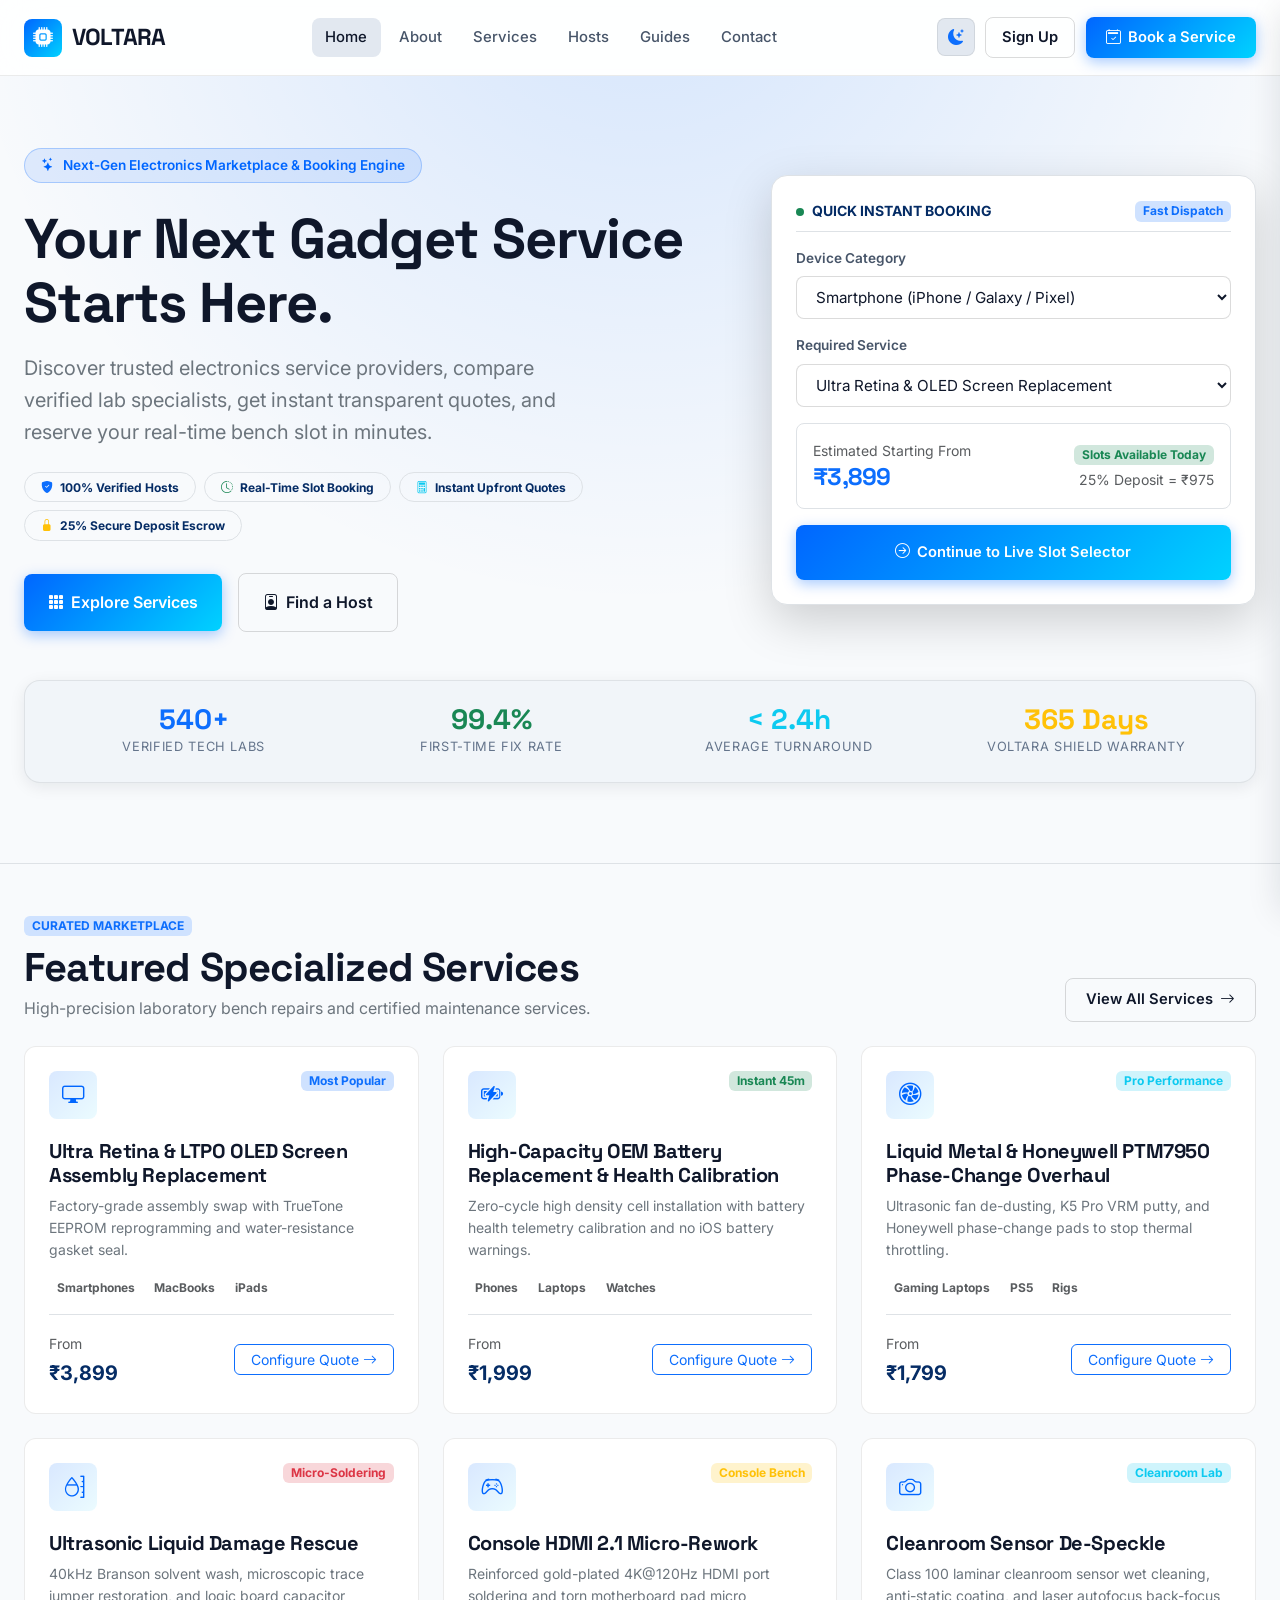
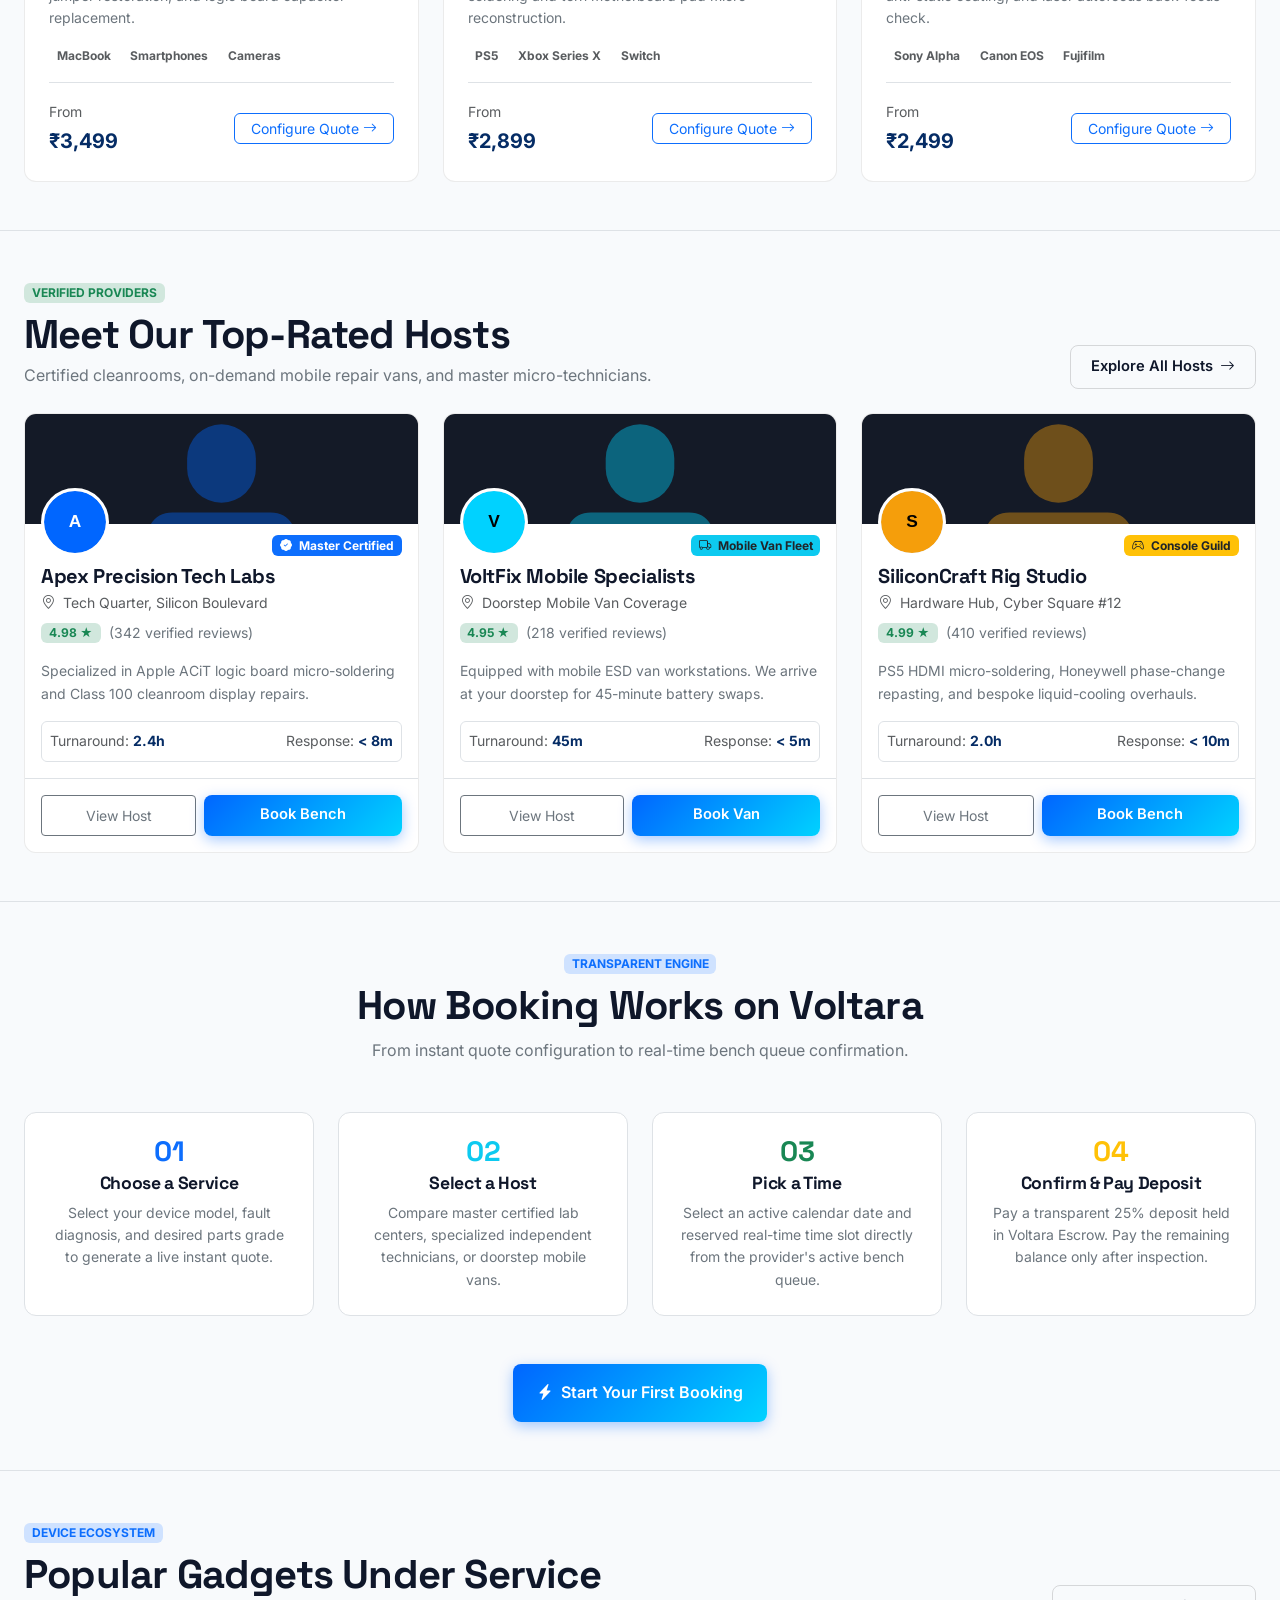
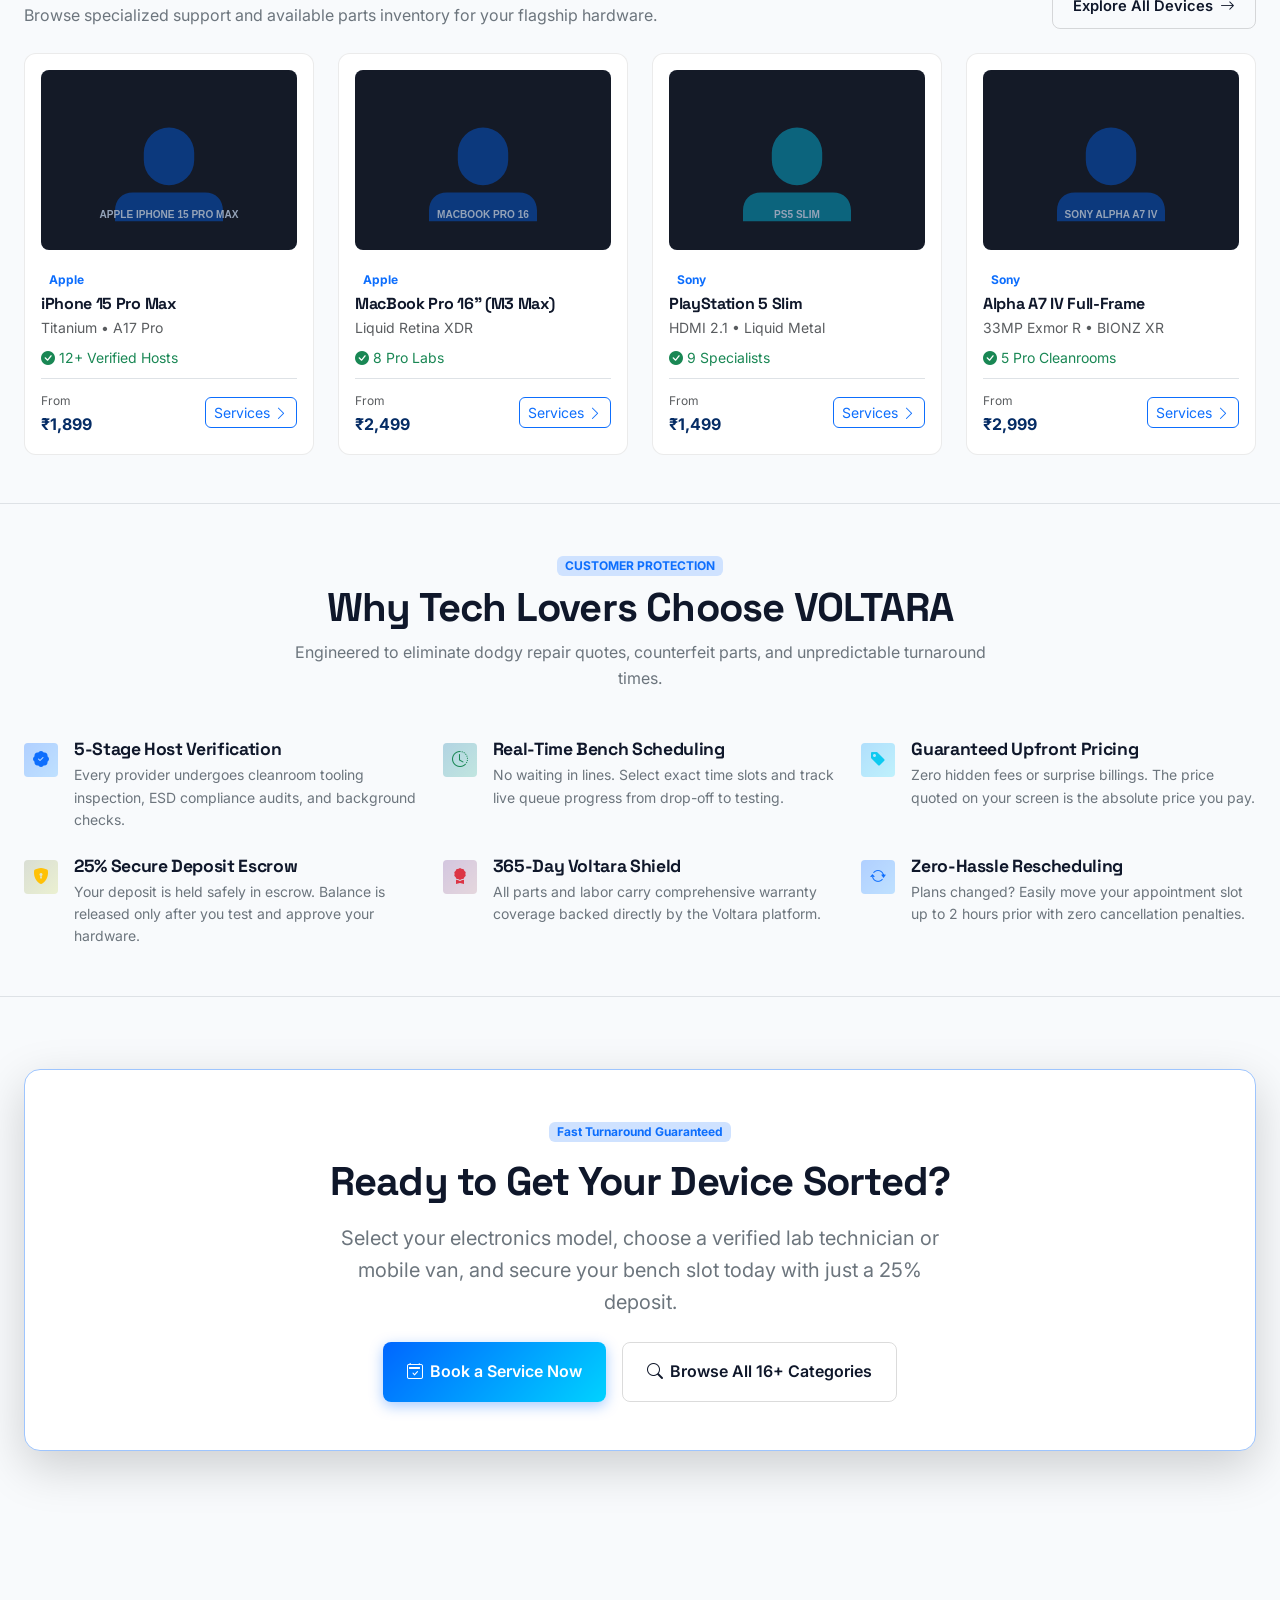
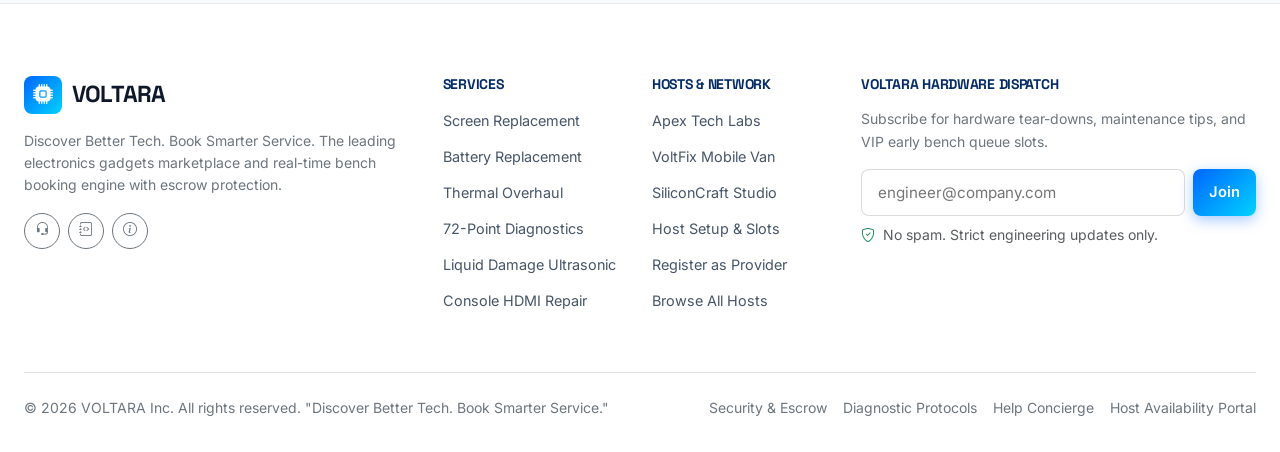
==== commit ce43b4ad: "Your commit message" ====
--- a/index.html
+++ b/index.html
@@ -47,6 +47,9 @@
         <ul class="nav-menu-list">
           <li>
             <a href="index.html" class="nav-link-custom active">Home</a>
+          </li>
+          <li>
+            <a href="about.html" class="nav-link-custom">About</a>
           </li>
           <li>
             <a href="explore.html" class="nav-link-custom">Services</a>
@@ -58,9 +61,6 @@
             <a href="guides.html" class="nav-link-custom">Guides</a>
           </li>
           <li>
-            <a href="about.html" class="nav-link-custom">About</a>
-          </li>
-          <li>
             <a href="contact.html" class="nav-link-custom">Contact</a>
           </li>
         </ul>
@@ -115,10 +115,10 @@
     <div class="p-3">
       <div class="d-flex flex-column gap-1">
         <a href="index.html" class="nav-link-custom py-2 px-3 rounded-2 fw-semibold active">Home</a>
+        <a href="about.html" class="nav-link-custom py-2 px-3 rounded-2 fw-semibold">About</a>
         <a href="explore.html" class="nav-link-custom py-2 px-3 rounded-2 fw-semibold">Services</a>
         <a href="host-profile.html?host=apex-lab" class="nav-link-custom py-2 px-3 rounded-2 fw-semibold">Hosts</a>
         <a href="guides.html" class="nav-link-custom py-2 px-3 rounded-2 fw-semibold">Guides</a>
-        <a href="about.html" class="nav-link-custom py-2 px-3 rounded-2 fw-semibold">About</a>
         <a href="contact.html" class="nav-link-custom py-2 px-3 rounded-2 fw-semibold">Contact</a>
       </div>
 
@@ -173,11 +173,11 @@
           </div>
 
           <!-- Hero Action Buttons -->
-          <div class="d-flex flex-wrap align-items-center gap-3">
-            <a href="explore.html" class="btn-voltara-primary py-3 px-4 fs-6">
+          <div class="hero-action-buttons d-flex flex-wrap align-items-center gap-3">
+            <a href="explore.html" class="btn-voltara-primary py-3 px-4 fs-6 justify-content-center">
               <i class="bi bi-grid-3x3-gap-fill"></i> Explore Services
             </a>
-            <a href="host-profile.html?host=apex-lab" class="btn-voltara-outline py-3 px-4 fs-6">
+            <a href="host-profile.html?host=apex-lab" class="btn-voltara-outline py-3 px-4 fs-6 justify-content-center">
               <i class="bi bi-person-badge"></i> Find a Host
             </a>
           </div>
@@ -486,12 +486,14 @@
           <div class="host-card h-100 d-flex flex-column justify-content-between">
             <div>
               <img src="https://images.unsplash.com/photo-1581092335397-9583fe92d232?auto=format&fit=crop&w=600&q=80"
-                class="host-card-cover" alt="Apex Tech Labs">
+                class="host-card-cover" alt="Apex Tech Labs"
+                onerror="this.onerror=null; this.src='data:image/svg+xml,%3Csvg xmlns=\'http://www.w3.org/2000/svg\' viewBox=\'0 0 400 250\' width=\'100%25\' height=\'100%25\'%3E%3Crect width=\'100%25\' height=\'100%25\' fill=\'%23141A27\'/%3E%3Cpath d=\'M200 80a35 35 0 0 1 35 35v10a35 35 0 0 1-70 0v-10a35 35 0 0 1 35-35zm-50 90h100c15 0 25 10 25 25v15H125v-15c0-15 10-25 25-25z\' fill=\'%230066FF\' opacity=\'0.4\'/%3E%3Ctext x=\'50%25\' y=\'82%25\' font-family=\'sans-serif\' font-size=\'14\' fill=\'%2394A3B8\' text-anchor=\'middle\' font-weight=\'600\'%3EVOLTARA LAB FACILITY%3C/text%3E%3C/svg%3E';">
               <div class="px-3 pb-3">
                 <div class="d-flex justify-content-between align-items-end host-card-avatar-wrapper mb-2">
                   <img
                     src="https://images.unsplash.com/photo-1581092160607-ee22621dd758?auto=format&fit=crop&w=150&q=80"
-                    class="host-card-avatar" alt="Apex Tech Labs">
+                    class="host-card-avatar" alt="Apex Tech Labs"
+                    onerror="this.onerror=null; this.src='data:image/svg+xml,%3Csvg xmlns=\'http://www.w3.org/2000/svg\' viewBox=\'0 0 100 100\' width=\'100%25\' height=\'100%25\'%3E%3Ccircle cx=\'50\' cy=\'50\' r=\'50\' fill=\'%230066FF\'/%3E%3Ctext x=\'50%25\' y=\'58%25\' font-family=\'sans-serif\' font-size=\'28\' fill=\'%23FFFFFF\' text-anchor=\'middle\' font-weight=\'bold\'%3EA%3C/text%3E%3C/svg%3E';">
                   <span class="badge bg-primary text-white"><i class="bi bi-patch-check-fill me-1"></i> Master
                     Certified</span>
                 </div>
@@ -511,10 +513,10 @@
               </div>
             </div>
             <div class="p-3 border-top border-subtle d-flex gap-2">
-              <a href="host-profile.html?host=apex-lab" class="btn btn-sm btn-outline-secondary flex-grow-1">View
+              <a href="host-profile.html?host=apex-lab" class="btn btn-sm btn-outline-secondary flex-grow-1 d-flex align-items-center justify-content-center text-center">View
                 Host</a>
               <a href="booking.html?host=apex-lab"
-                class="btn-voltara-primary btn-sm flex-grow-1 justify-content-center">Book Bench</a>
+                class="btn-voltara-primary btn-sm flex-grow-1 d-flex align-items-center justify-content-center text-center">Book Bench</a>
             </div>
           </div>
         </div>
@@ -524,12 +526,14 @@
           <div class="host-card h-100 d-flex flex-column justify-content-between">
             <div>
               <img src="https://images.unsplash.com/photo-1526374965328-7f61d4dc18c5?auto=format&fit=crop&w=600&q=80"
-                class="host-card-cover" alt="VoltFix Mobile Techs">
+                class="host-card-cover" alt="VoltFix Mobile Techs"
+                onerror="this.onerror=null; this.src='data:image/svg+xml,%3Csvg xmlns=\'http://www.w3.org/2000/svg\' viewBox=\'0 0 400 250\' width=\'100%25\' height=\'100%25\'%3E%3Crect width=\'100%25\' height=\'100%25\' fill=\'%23141A27\'/%3E%3Cpath d=\'M200 80a35 35 0 0 1 35 35v10a35 35 0 0 1-70 0v-10a35 35 0 0 1 35-35zm-50 90h100c15 0 25 10 25 25v15H125v-15c0-15 10-25 25-25z\' fill=\'%2300D2FF\' opacity=\'0.4\'/%3E%3Ctext x=\'50%25\' y=\'82%25\' font-family=\'sans-serif\' font-size=\'14\' fill=\'%2394A3B8\' text-anchor=\'middle\' font-weight=\'600\'%3EVOLTARA MOBILE VAN%3C/text%3E%3C/svg%3E';">
               <div class="px-3 pb-3">
                 <div class="d-flex justify-content-between align-items-end host-card-avatar-wrapper mb-2">
                   <img
                     src="https://images.unsplash.com/photo-1534528741775-53994a69daeb?auto=format&fit=crop&w=150&q=80"
-                    class="host-card-avatar" alt="VoltFix Mobile Techs">
+                    class="host-card-avatar" alt="VoltFix Mobile Techs"
+                    onerror="this.onerror=null; this.src='data:image/svg+xml,%3Csvg xmlns=\'http://www.w3.org/2000/svg\' viewBox=\'0 0 100 100\' width=\'100%25\' height=\'100%25\'%3E%3Ccircle cx=\'50\' cy=\'50\' r=\'50\' fill=\'%2300D2FF\'/%3E%3Ctext x=\'50%25\' y=\'58%25\' font-family=\'sans-serif\' font-size=\'28\' fill=\'%23000000\' text-anchor=\'middle\' font-weight=\'bold\'%3EV%3C/text%3E%3C/svg%3E';">
                   <span class="badge bg-info text-dark"><i class="bi bi-truck me-1"></i> Mobile Van Fleet</span>
                 </div>
                 <h4 class="font-heading fw-bold mb-1">VoltFix Mobile Specialists</h4>
@@ -547,10 +551,10 @@
               </div>
             </div>
             <div class="p-3 border-top border-subtle d-flex gap-2">
-              <a href="host-profile.html?host=volt-fix-mobile" class="btn btn-sm btn-outline-secondary flex-grow-1">View
+              <a href="host-profile.html?host=volt-fix-mobile" class="btn btn-sm btn-outline-secondary flex-grow-1 d-flex align-items-center justify-content-center text-center">View
                 Host</a>
               <a href="booking.html?host=volt-fix-mobile"
-                class="btn-voltara-primary btn-sm flex-grow-1 justify-content-center">Book Van</a>
+                class="btn-voltara-primary btn-sm flex-grow-1 d-flex align-items-center justify-content-center text-center">Book Van</a>
             </div>
           </div>
         </div>
@@ -560,12 +564,14 @@
           <div class="host-card h-100 d-flex flex-column justify-content-between">
             <div>
               <img src="https://images.unsplash.com/photo-1550745165-9bc0b252726f?auto=format&fit=crop&w=600&q=80"
-                class="host-card-cover" alt="SiliconCraft Rig Studio">
+                class="host-card-cover" alt="SiliconCraft Rig Studio"
+                onerror="this.onerror=null; this.src='data:image/svg+xml,%3Csvg xmlns=\'http://www.w3.org/2000/svg\' viewBox=\'0 0 400 250\' width=\'100%25\' height=\'100%25\'%3E%3Crect width=\'100%25\' height=\'100%25\' fill=\'%23141A27\'/%3E%3Cpath d=\'M200 80a35 35 0 0 1 35 35v10a35 35 0 0 1-70 0v-10a35 35 0 0 1 35-35zm-50 90h100c15 0 25 10 25 25v15H125v-15c0-15 10-25 25-25z\' fill=\'%23F59E0B\' opacity=\'0.4\'/%3E%3Ctext x=\'50%25\' y=\'82%25\' font-family=\'sans-serif\' font-size=\'14\' fill=\'%2394A3B8\' text-anchor=\'middle\' font-weight=\'600\'%3EVOLTARA CONSOLE RIG%3C/text%3E%3C/svg%3E';">
               <div class="px-3 pb-3">
                 <div class="d-flex justify-content-between align-items-end host-card-avatar-wrapper mb-2">
                   <img
                     src="https://images.unsplash.com/photo-1507003211169-0a1dd7228f2d?auto=format&fit=crop&w=150&q=80"
-                    class="host-card-avatar" alt="SiliconCraft Rig Studio">
+                    class="host-card-avatar" alt="SiliconCraft Rig Studio"
+                    onerror="this.onerror=null; this.src='data:image/svg+xml,%3Csvg xmlns=\'http://www.w3.org/2000/svg\' viewBox=\'0 0 100 100\' width=\'100%25\' height=\'100%25\'%3E%3Ccircle cx=\'50\' cy=\'50\' r=\'50\' fill=\'%23F59E0B\'/%3E%3Ctext x=\'50%25\' y=\'58%25\' font-family=\'sans-serif\' font-size=\'28\' fill=\'%23000000\' text-anchor=\'middle\' font-weight=\'bold\'%3ES%3C/text%3E%3C/svg%3E';">
                   <span class="badge bg-warning text-dark"><i class="bi bi-controller me-1"></i> Console Guild</span>
                 </div>
                 <h4 class="font-heading fw-bold mb-1">SiliconCraft Rig Studio</h4>
@@ -584,10 +590,10 @@
               </div>
             </div>
             <div class="p-3 border-top border-subtle d-flex gap-2">
-              <a href="host-profile.html?host=silicon-craft" class="btn btn-sm btn-outline-secondary flex-grow-1">View
+              <a href="host-profile.html?host=silicon-craft" class="btn btn-sm btn-outline-secondary flex-grow-1 d-flex align-items-center justify-content-center text-center">View
                 Host</a>
               <a href="booking.html?host=silicon-craft"
-                class="btn-voltara-primary btn-sm flex-grow-1 justify-content-center">Book Bench</a>
+                class="btn-voltara-primary btn-sm flex-grow-1 d-flex align-items-center justify-content-center text-center">Book Bench</a>
             </div>
           </div>
         </div>
@@ -671,13 +677,14 @@
         </a>
       </div>
 
-      <div class="row g-4">
+      <div class="row g-4 device-ecosystem-grid">
         <!-- Gadget 1 -->
-        <div class="col-6 col-md-4 col-lg-3">
+        <div class="col-12 col-md-6 col-lg-3">
           <div class="voltara-card h-100 p-3 d-flex flex-column justify-content-between">
             <div>
               <img src="https://images.unsplash.com/photo-1695048133142-1a20484d2569?auto=format&fit=crop&w=400&q=80"
-                class="gadget-card-img mb-3" alt="Apple iPhone 15 Pro Max">
+                class="gadget-card-img mb-3" alt="Apple iPhone 15 Pro Max"
+                onerror="this.onerror=null; this.src='data:image/svg+xml,%3Csvg xmlns=\'http://www.w3.org/2000/svg\' viewBox=\'0 0 400 250\' width=\'100%25\' height=\'100%25\'%3E%3Crect width=\'100%25\' height=\'100%25\' fill=\'%23141A27\'/%3E%3Cpath d=\'M200 80a35 35 0 0 1 35 35v10a35 35 0 0 1-70 0v-10a35 35 0 0 1 35-35zm-50 90h100c15 0 25 10 25 25v15H125v-15c0-15 10-25 25-25z\' fill=\'%230066FF\' opacity=\'0.4\'/%3E%3Ctext x=\'50%25\' y=\'82%25\' font-family=\'sans-serif\' font-size=\'14\' fill=\'%2394A3B8\' text-anchor=\'middle\' font-weight=\'600\'%3EAPPLE IPHONE 15 PRO MAX%3C/text%3E%3C/svg%3E';">
               <span class="badge bg-surface-subtle text-primary small mb-1">Apple</span>
               <h5 class="font-heading fw-bold fs-6 mb-1">iPhone 15 Pro Max</h5>
               <div class="small text-muted mb-2">Titanium • A17 Pro</div>
@@ -688,19 +695,20 @@
                 <span class="text-muted" style="font-size: 0.75rem;">From</span>
                 <div class="fw-bold text-primary-emphasis">₹1,899</div>
               </div>
-              <a href="explore.html?gadget=iphone-15-pro-max" class="btn btn-sm btn-outline-primary py-1 px-2 rounded">
-                Services <i class="bi bi-chevron-right"></i>
+              <a href="explore.html?gadget=iphone-15-pro-max" class="btn btn-sm btn-outline-primary py-1 px-2 rounded d-inline-flex align-items-center justify-content-center text-center">
+                Services <i class="bi bi-chevron-right ms-1"></i>
               </a>
             </div>
           </div>
         </div>
 
         <!-- Gadget 2 -->
-        <div class="col-6 col-md-4 col-lg-3">
+        <div class="col-12 col-md-6 col-lg-3">
           <div class="voltara-card h-100 p-3 d-flex flex-column justify-content-between">
             <div>
               <img src="https://images.unsplash.com/photo-1517336714731-489689fd1ca8?auto=format&fit=crop&w=400&q=80"
-                class="gadget-card-img mb-3" alt="MacBook Pro 16">
+                class="gadget-card-img mb-3" alt="MacBook Pro 16"
+                onerror="this.onerror=null; this.src='data:image/svg+xml,%3Csvg xmlns=\'http://www.w3.org/2000/svg\' viewBox=\'0 0 400 250\' width=\'100%25\' height=\'100%25\'%3E%3Crect width=\'100%25\' height=\'100%25\' fill=\'%23141A27\'/%3E%3Cpath d=\'M200 80a35 35 0 0 1 35 35v10a35 35 0 0 1-70 0v-10a35 35 0 0 1 35-35zm-50 90h100c15 0 25 10 25 25v15H125v-15c0-15 10-25 25-25z\' fill=\'%230066FF\' opacity=\'0.4\'/%3E%3Ctext x=\'50%25\' y=\'82%25\' font-family=\'sans-serif\' font-size=\'14\' fill=\'%2394A3B8\' text-anchor=\'middle\' font-weight=\'600\'%3EMACBOOK PRO 16%3C/text%3E%3C/svg%3E';">
               <span class="badge bg-surface-subtle text-primary small mb-1">Apple</span>
               <h5 class="font-heading fw-bold fs-6 mb-1">MacBook Pro 16" (M3 Max)</h5>
               <div class="small text-muted mb-2">Liquid Retina XDR</div>
@@ -711,19 +719,20 @@
                 <span class="text-muted" style="font-size: 0.75rem;">From</span>
                 <div class="fw-bold text-primary-emphasis">₹2,499</div>
               </div>
-              <a href="explore.html?gadget=macbook-pro-m3" class="btn btn-sm btn-outline-primary py-1 px-2 rounded">
-                Services <i class="bi bi-chevron-right"></i>
+              <a href="explore.html?gadget=macbook-pro-m3" class="btn btn-sm btn-outline-primary py-1 px-2 rounded d-inline-flex align-items-center justify-content-center text-center">
+                Services <i class="bi bi-chevron-right ms-1"></i>
               </a>
             </div>
           </div>
         </div>
 
         <!-- Gadget 3 -->
-        <div class="col-6 col-md-4 col-lg-3">
+        <div class="col-12 col-md-6 col-lg-3">
           <div class="voltara-card h-100 p-3 d-flex flex-column justify-content-between">
             <div>
               <img src="https://images.unsplash.com/photo-1606813907291-d86efa9b94db?auto=format&fit=crop&w=400&q=80"
-                class="gadget-card-img mb-3" alt="Sony PlayStation 5 Slim">
+                class="gadget-card-img mb-3" alt="Sony PlayStation 5 Slim"
+                onerror="this.onerror=null; this.src='data:image/svg+xml,%3Csvg xmlns=\'http://www.w3.org/2000/svg\' viewBox=\'0 0 400 250\' width=\'100%25\' height=\'100%25\'%3E%3Crect width=\'100%25\' height=\'100%25\' fill=\'%23141A27\'/%3E%3Cpath d=\'M200 80a35 35 0 0 1 35 35v10a35 35 0 0 1-70 0v-10a35 35 0 0 1 35-35zm-50 90h100c15 0 25 10 25 25v15H125v-15c0-15 10-25 25-25z\' fill=\'%2300D2FF\' opacity=\'0.4\'/%3E%3Ctext x=\'50%25\' y=\'82%25\' font-family=\'sans-serif\' font-size=\'14\' fill=\'%2394A3B8\' text-anchor=\'middle\' font-weight=\'600\'%3EPS5 SLIM%3C/text%3E%3C/svg%3E';">
               <span class="badge bg-surface-subtle text-primary small mb-1">Sony</span>
               <h5 class="font-heading fw-bold fs-6 mb-1">PlayStation 5 Slim</h5>
               <div class="small text-muted mb-2">HDMI 2.1 • Liquid Metal</div>
@@ -734,19 +743,20 @@
                 <span class="text-muted" style="font-size: 0.75rem;">From</span>
                 <div class="fw-bold text-primary-emphasis">₹1,499</div>
               </div>
-              <a href="explore.html?gadget=ps5-slim-pro" class="btn btn-sm btn-outline-primary py-1 px-2 rounded">
-                Services <i class="bi bi-chevron-right"></i>
+              <a href="explore.html?gadget=ps5-slim-pro" class="btn btn-sm btn-outline-primary py-1 px-2 rounded d-inline-flex align-items-center justify-content-center text-center">
+                Services <i class="bi bi-chevron-right ms-1"></i>
               </a>
             </div>
           </div>
         </div>
 
         <!-- Gadget 4 -->
-        <div class="col-6 col-md-4 col-lg-3">
+        <div class="col-12 col-md-6 col-lg-3">
           <div class="voltara-card h-100 p-3 d-flex flex-column justify-content-between">
             <div>
               <img src="https://images.unsplash.com/photo-1516035069371-29a1b244cc32?auto=format&fit=crop&w=400&q=80"
-                class="gadget-card-img mb-3" alt="Sony Alpha A7 IV">
+                class="gadget-card-img mb-3" alt="Sony Alpha A7 IV"
+                onerror="this.onerror=null; this.src='data:image/svg+xml,%3Csvg xmlns=\'http://www.w3.org/2000/svg\' viewBox=\'0 0 400 250\' width=\'100%25\' height=\'100%25\'%3E%3Crect width=\'100%25\' height=\'100%25\' fill=\'%23141A27\'/%3E%3Cpath d=\'M200 80a35 35 0 0 1 35 35v10a35 35 0 0 1-70 0v-10a35 35 0 0 1 35-35zm-50 90h100c15 0 25 10 25 25v15H125v-15c0-15 10-25 25-25z\' fill=\'%230066FF\' opacity=\'0.4\'/%3E%3Ctext x=\'50%25\' y=\'82%25\' font-family=\'sans-serif\' font-size=\'14\' fill=\'%2394A3B8\' text-anchor=\'middle\' font-weight=\'600\'%3ESONY ALPHA A7 IV%3C/text%3E%3C/svg%3E';">
               <span class="badge bg-surface-subtle text-primary small mb-1">Sony</span>
               <h5 class="font-heading fw-bold fs-6 mb-1">Alpha A7 IV Full-Frame</h5>
               <div class="small text-muted mb-2">33MP Exmor R • BIONZ XR</div>
@@ -757,8 +767,8 @@
                 <span class="text-muted" style="font-size: 0.75rem;">From</span>
                 <div class="fw-bold text-primary-emphasis">₹2,999</div>
               </div>
-              <a href="explore.html?gadget=sony-a7-iv" class="btn btn-sm btn-outline-primary py-1 px-2 rounded">
-                Services <i class="bi bi-chevron-right"></i>
+              <a href="explore.html?gadget=sony-a7-iv" class="btn btn-sm btn-outline-primary py-1 px-2 rounded d-inline-flex align-items-center justify-content-center text-center">
+                Services <i class="bi bi-chevron-right ms-1"></i>
               </a>
             </div>
           </div>
@@ -992,6 +1002,9 @@
     </div>
   </footer>
 
+  <!-- Universal Back to Top Button -->
+  <a href="#" class="voltara-back-to-top" aria-label="Back to Top"><i class="bi bi-chevron-up"></i></a>
+
   <!-- Scripts -->
   <script src="https://cdn.jsdelivr.net/npm/bootstrap@5.3.3/dist/js/bootstrap.bundle.min.js"></script>
   <script src="https://cdnjs.cloudflare.com/ajax/libs/gsap/3.12.5/gsap.min.js"></script>
--- a/assets/css/theme.css
+++ b/assets/css/theme.css
@@ -71,10 +71,10 @@
   --border-accent: rgba(0, 102, 255, 0.45);
   --border-glass: rgba(255, 255, 255, 0.09);
 
-  /* Typography */
+  /* Typography - Enhanced Contrast for High Accessibility */
   --text-primary: #F8FAFC;
-  --text-secondary: #94A3B8;
-  --text-muted: #64748B;
+  --text-secondary: #CBD5E1;
+  --text-muted: #94A3B8;
   --text-inverse: #090D16;
 
   /* Shadows */
@@ -85,10 +85,61 @@
   --shadow-glow-cyan: 0 0 25px rgba(0, 210, 255, 0.2);
 
   /* Component Accents */
-  --card-highlight: rgba(255, 255, 255, 0.03);
-  --badge-bg: rgba(255, 255, 255, 0.06);
-  --badge-text: #E2E8F0;
+  --card-highlight: rgba(255, 255, 255, 0.05);
+  --badge-bg: rgba(255, 255, 255, 0.1);
+  --badge-text: #F1F5F9;
   --code-bg: #141A27;
+}
+
+/* Dark Mode Global Contrast Enhancements */
+[data-theme="dark"] .text-muted,
+[data-theme="dark"] .small.text-muted {
+  color: #94A3B8 !important;
+}
+
+[data-theme="dark"] .text-secondary,
+[data-theme="dark"] p.text-secondary {
+  color: #CBD5E1 !important;
+}
+
+[data-theme="dark"] .text-primary-emphasis {
+  color: #F8FAFC !important;
+}
+
+[data-theme="dark"] .badge.bg-surface-subtle {
+  background-color: #1E293B !important;
+  color: #E2E8F0 !important;
+  border: 1px solid rgba(255, 255, 255, 0.12) !important;
+}
+
+[data-theme="dark"] .badge.bg-primary-subtle {
+  background-color: rgba(0, 102, 255, 0.25) !important;
+  color: #85C1FF !important;
+  border: 1px solid rgba(0, 102, 255, 0.35) !important;
+}
+
+[data-theme="dark"] .badge.bg-success-subtle {
+  background-color: rgba(16, 185, 129, 0.25) !important;
+  color: #4ADE80 !important;
+  border: 1px solid rgba(16, 185, 129, 0.35) !important;
+}
+
+[data-theme="dark"] .badge.bg-warning-subtle {
+  background-color: rgba(245, 158, 11, 0.25) !important;
+  color: #FCD34D !important;
+  border: 1px solid rgba(245, 158, 11, 0.35) !important;
+}
+
+[data-theme="dark"] .badge.bg-info-subtle {
+  background-color: rgba(56, 189, 248, 0.25) !important;
+  color: #7DD3FC !important;
+  border: 1px solid rgba(56, 189, 248, 0.35) !important;
+}
+
+[data-theme="dark"] .badge.bg-danger-subtle {
+  background-color: rgba(239, 68, 68, 0.25) !important;
+  color: #FCA5A5 !important;
+  border: 1px solid rgba(239, 68, 68, 0.35) !important;
 }
 
 /* --------------------------------------------------------------------------
--- a/assets/css/style.css
+++ b/assets/css/style.css
@@ -969,3 +969,103 @@
   filter: invert(90%) hue-rotate(180deg) contrast(95%);
 }
 
+/* --------------------------------------------------------------------------
+   BACK TO TOP BUTTON
+   -------------------------------------------------------------------------- */
+.voltara-back-to-top {
+  position: fixed;
+  bottom: 28px;
+  right: 28px;
+  width: 46px;
+  height: 46px;
+  border-radius: 50%;
+  background: var(--gradient-primary);
+  color: #FFFFFF !important;
+  border: 1px solid rgba(255, 255, 255, 0.25);
+  box-shadow: 0 4px 18px rgba(var(--color-primary-rgb), 0.45);
+  display: flex;
+  align-items: center;
+  justify-content: center;
+  font-size: 1.25rem;
+  cursor: pointer;
+  z-index: 1060;
+  opacity: 0;
+  visibility: hidden;
+  transform: translateY(16px) scale(0.85);
+  transition: all 0.3s cubic-bezier(0.16, 1, 0.3, 1);
+  text-decoration: none;
+}
+
+.voltara-back-to-top.visible {
+  opacity: 1;
+  visibility: visible;
+  transform: translateY(0) scale(1);
+}
+
+.voltara-back-to-top:hover {
+  box-shadow: 0 8px 25px rgba(var(--color-primary-rgb), 0.7);
+  transform: translateY(-4px) scale(1.08);
+  color: #FFFFFF !important;
+}
+
+.voltara-back-to-top:active {
+  transform: translateY(-1px) scale(0.98);
+}
+
+/* --------------------------------------------------------------------------
+   BUTTON TEXT CENTERING & CONSISTENCY ACROSS ALL VIEWS
+   -------------------------------------------------------------------------- */
+.btn-voltara-primary,
+.btn-voltara-outline,
+.host-card .btn,
+.host-card .btn-voltara-primary,
+.host-card .btn-outline-secondary,
+.host-card .btn-voltara-outline,
+.service-card-btn,
+.password-toggle-btn {
+  display: inline-flex !important;
+  align-items: center !important;
+  justify-content: center !important;
+  text-align: center !important;
+}
+
+/* --------------------------------------------------------------------------
+   AUTH & GENERAL LINK HOVER STYLES
+   -------------------------------------------------------------------------- */
+a {
+  transition: color var(--transition-fast), text-decoration-color var(--transition-fast);
+}
+
+a:hover {
+  color: var(--color-electric-cyan);
+}
+
+.form-check-label a,
+.voltara-card a.text-primary,
+.auth-footer a,
+a.text-primary {
+  transition: all var(--transition-fast);
+}
+
+.form-check-label a:hover,
+.voltara-card a.text-primary:hover,
+.auth-footer a:hover,
+a.text-primary:hover {
+  color: var(--color-electric-cyan) !important;
+  text-decoration: underline !important;
+}
+
+/* Password Toggle Eye Button */
+.password-toggle-btn {
+  background-color: var(--bg-surface-subtle);
+  border-color: var(--border-medium);
+  color: var(--text-muted);
+  transition: all var(--transition-fast);
+}
+
+.password-toggle-btn:hover {
+  background-color: var(--bg-surface-elevated);
+  border-color: var(--border-accent);
+  color: var(--text-primary);
+}
+
--- a/assets/css/responsive.css
+++ b/assets/css/responsive.css
@@ -53,44 +53,137 @@
 
 /* --------------------------------------------------------------------------
    TABLET & 1024PX VIEWPORTS (768px to 1024px)
-   Align 2 cards in one row and center-align the last odd number card
+   - Align 2 cards in one row and center-align the last odd number card
+   - Align 2x2 footer columns at 1024px
+   - Align host page hero and cards at 1024px & tab view with high contrast
+   - Align book a service page and its summary cards at 1024px
    -------------------------------------------------------------------------- */
 @media (min-width: 768px) and (max-width: 1024px) {
-  /* 2 Cards in one row across all sections in all pages */
-  .row:not(.voltara-footer .row):not(.booking-stepper-header .row):not(.auth-row):not(.marketplace-main-row) > [class*="col-lg-4"],
-  .row:not(.voltara-footer .row):not(.booking-stepper-header .row):not(.auth-row):not(.marketplace-main-row) > [class*="col-lg-3"],
-  .row:not(.voltara-footer .row):not(.booking-stepper-header .row):not(.auth-row):not(.marketplace-main-row) > [class*="col-md-4"],
-  .row:not(.voltara-footer .row):not(.booking-stepper-header .row):not(.auth-row):not(.marketplace-main-row) > [class*="col-md-3"],
-  .row:not(.voltara-footer .row):not(.booking-stepper-header .row):not(.auth-row):not(.marketplace-main-row) > [class*="col-md-6"],
-  .row:not(.voltara-footer .row):not(.booking-stepper-header .row):not(.auth-row):not(.marketplace-main-row) > [class*="col-sm-6"],
-  .row:not(.voltara-footer .row):not(.booking-stepper-header .row):not(.auth-row):not(.marketplace-main-row) > [class*="col-6"],
+  /* 2 Cards in one row for card grids across sections */
   #homeServicesGrid > div,
   #marketplaceResultsGrid > div:not(.col-12),
   .hero-stats-banner .row > div,
   .why-voltara-section .row > div,
-  .row:not(.marketplace-main-row) > div:has(> .host-card),
-  .row:not(.marketplace-main-row) > div:has(> .contact-social-card) {
+  .device-ecosystem-grid > div,
+  .equipment-grid > div,
+  .host-grid > div,
+  .row:not(.voltara-footer .row):not(.booking-card-wrapper .row):not(.booking-main-row):not(.host-profile-hero .row):not(.host-main-layout):not(.host-setup-layout):not(.service-main-row):not(.auth-row):not(.marketplace-main-row) > .col-md-6,
+  .row:not(.voltara-footer .row):not(.booking-card-wrapper .row):not(.booking-main-row):not(.host-profile-hero .row):not(.host-main-layout):not(.host-setup-layout):not(.service-main-row):not(.auth-row):not(.marketplace-main-row) > .col-lg-4,
+  .row:not(.voltara-footer .row):not(.booking-card-wrapper .row):not(.booking-main-row):not(.host-profile-hero .row):not(.host-main-layout):not(.host-setup-layout):not(.service-main-row):not(.auth-row):not(.marketplace-main-row) > .col-lg-3,
+  .row:not(.voltara-footer .row):not(.booking-card-wrapper .row):not(.booking-main-row):not(.host-profile-hero .row):not(.host-main-layout):not(.host-setup-layout):not(.service-main-row):not(.auth-row):not(.marketplace-main-row) > div:has(> .host-card),
+  .row:not(.voltara-footer .row):not(.booking-card-wrapper .row):not(.booking-main-row):not(.host-profile-hero .row):not(.host-main-layout):not(.host-setup-layout):not(.service-main-row):not(.auth-row):not(.marketplace-main-row) > div:has(> .contact-social-card) {
     flex: 0 0 50% !important;
     max-width: 50% !important;
     width: 50% !important;
   }
 
-  /* Last odd number card in center alignment */
-  .row:not(.voltara-footer .row):not(.booking-stepper-header .row):not(.auth-row):not(.marketplace-main-row) > [class*="col-lg-4"]:last-child:nth-child(odd),
-  .row:not(.voltara-footer .row):not(.booking-stepper-header .row):not(.auth-row):not(.marketplace-main-row) > [class*="col-lg-3"]:last-child:nth-child(odd),
-  .row:not(.voltara-footer .row):not(.booking-stepper-header .row):not(.auth-row):not(.marketplace-main-row) > [class*="col-md-4"]:last-child:nth-child(odd),
-  .row:not(.voltara-footer .row):not(.booking-stepper-header .row):not(.auth-row):not(.marketplace-main-row) > [class*="col-md-3"]:last-child:nth-child(odd),
-  .row:not(.voltara-footer .row):not(.booking-stepper-header .row):not(.auth-row):not(.marketplace-main-row) > [class*="col-md-6"]:last-child:nth-child(odd),
-  .row:not(.voltara-footer .row):not(.booking-stepper-header .row):not(.auth-row):not(.marketplace-main-row) > [class*="col-sm-6"]:last-child:nth-child(odd),
-  .row:not(.voltara-footer .row):not(.booking-stepper-header .row):not(.auth-row):not(.marketplace-main-row) > [class*="col-6"]:last-child:nth-child(odd),
+  /* Center alignment for last odd card */
   #homeServicesGrid > div:last-child:nth-child(odd),
   #marketplaceResultsGrid > div:not(.col-12):last-child:nth-child(odd),
   .hero-stats-banner .row > div:last-child:nth-child(odd),
   .why-voltara-section .row > div:last-child:nth-child(odd),
-  .row:not(.marketplace-main-row) > div:has(> .host-card):last-child:nth-child(odd),
-  .row:not(.marketplace-main-row) > div:has(> .contact-social-card):last-child:nth-child(odd) {
+  .device-ecosystem-grid > div:last-child:nth-child(odd),
+  .row:not(.voltara-footer .row):not(.booking-card-wrapper .row):not(.booking-main-row):not(.host-profile-hero .row):not(.host-main-layout):not(.host-setup-layout):not(.service-main-row):not(.auth-row):not(.marketplace-main-row) > div:has(> .host-card):last-child:nth-child(odd),
+  .row:not(.voltara-footer .row):not(.booking-card-wrapper .row):not(.booking-main-row):not(.host-profile-hero .row):not(.host-main-layout):not(.host-setup-layout):not(.service-main-row):not(.auth-row):not(.marketplace-main-row) > div:has(> .contact-social-card):last-child:nth-child(odd) {
     margin-left: auto !important;
     margin-right: auto !important;
+  }
+
+  /* 14. Footer 2*2 layout in 1024px & tablet */
+  .voltara-footer .row > div,
+  .voltara-footer .row > .col-lg-4,
+  .voltara-footer .row > .col-6,
+  .voltara-footer .row > .col-lg-2 {
+    flex: 0 0 50% !important;
+    max-width: 50% !important;
+    width: 50% !important;
+    margin-bottom: 2rem !important;
+  }
+
+  /* 6 & 7 & 11. Host page hero card & main layout alignment at 1024px & tab view */
+  .host-profile-hero-card .row,
+  .host-hero-row {
+    display: flex !important;
+    flex-direction: row !important;
+    align-items: center !important;
+    justify-content: space-between !important;
+    flex-wrap: wrap !important;
+    gap: 1.25rem !important;
+  }
+
+  .host-hero-avatar-col {
+    flex: 0 0 auto !important;
+  }
+
+  .host-hero-info-col {
+    flex: 1 1 300px !important;
+  }
+
+  .host-hero-actions-col {
+    flex: 0 0 auto !important;
+    display: flex !important;
+    flex-direction: row !important;
+    gap: 0.75rem !important;
+  }
+
+  /* Main host layout columns span full width on tablet when stacked */
+  .host-main-layout > .col-lg-8,
+  .host-main-layout > .col-lg-4,
+  .host-setup-layout > .col-lg-7,
+  .host-setup-layout > .col-lg-5,
+  .service-main-row > .col-lg-7,
+  .service-main-row > .col-lg-5 {
+    flex: 0 0 100% !important;
+    max-width: 100% !important;
+    width: 100% !important;
+  }
+
+  /* High contrast text on host page at 1024px */
+  .host-page-section,
+  .host-details-container,
+  .host-page-content {
+    color: var(--text-primary);
+  }
+
+  .host-page-content .text-muted,
+  .host-details-container .text-muted,
+  .host-card .text-muted {
+    color: #94A3B8 !important;
+  }
+
+  .host-page-content .text-secondary,
+  .host-details-container .text-secondary,
+  .host-card .text-secondary {
+    color: #CBD5E1 !important;
+  }
+
+  .host-page-content .stat-metric-label {
+    color: #E2E8F0 !important;
+    font-weight: 600 !important;
+  }
+
+  /* 10 & 13. Book a Service page alignment at 1024px & tab view */
+  .booking-card-wrapper {
+    max-width: 100% !important;
+    margin: 0 auto !important;
+  }
+
+  .booking-card-wrapper > .row > .col-lg-8,
+  .booking-card-wrapper > .row > .col-lg-4,
+  .booking-main-row > .col-lg-8,
+  .booking-main-row > .col-lg-4 {
+    flex: 0 0 100% !important;
+    max-width: 100% !important;
+    width: 100% !important;
+    border-right: none !important;
+  }
+
+  .booking-stepper-header {
+    padding: 1.25rem 1.5rem !important;
+  }
+
+  .booking-panel-step {
+    padding: 2rem 1.75rem !important;
   }
 }
 
@@ -130,6 +223,9 @@
 
 /* --------------------------------------------------------------------------
    MOBILE SCREENS (<= 767px)
+   - 1. Home page hero button size identical in mobile view
+   - 3. Device ecosystem 1 card in 1 row on mobile view
+   - 10. Book a service page tags aligned in mobile view
    -------------------------------------------------------------------------- */
 @media (max-width: 767.98px) {
   :root {
@@ -148,6 +244,40 @@
     font-size: 1.4rem;
   }
 
+  /* 1. Hero action buttons same size on mobile view */
+  .hero-action-buttons,
+  .hero-section .d-flex.flex-wrap.align-items-center.gap-3 {
+    display: flex !important;
+    flex-direction: column !important;
+    width: 100% !important;
+    gap: 0.75rem !important;
+  }
+
+  .hero-action-buttons > a,
+  .hero-section .d-flex.flex-wrap.align-items-center.gap-3 > a {
+    width: 100% !important;
+    flex: 1 1 100% !important;
+    display: inline-flex !important;
+    justify-content: center !important;
+    align-items: center !important;
+    text-align: center !important;
+    padding: 0.85rem 1.25rem !important;
+    font-size: 0.95rem !important;
+  }
+
+  /* 3. Device ecosystem section: 1 card per row on mobile */
+  .device-ecosystem-section .col-6,
+  .device-ecosystem-section [class*="col-"],
+  .device-ecosystem-grid > div,
+  .popular-gadgets-grid > div,
+  .row:has(.gadget-card-img) > div {
+    flex: 0 0 100% !important;
+    max-width: 100% !important;
+    width: 100% !important;
+    margin-left: 0 !important;
+    margin-right: 0 !important;
+  }
+
   /* Marketplace Results on Mobile: 1 card per row */
   #marketplaceResultsGrid > div {
     flex: 0 0 100% !important;
@@ -155,6 +285,33 @@
     width: 100% !important;
     margin-left: 0 !important;
     margin-right: 0 !important;
+  }
+
+  /* 10. Book a service page: Tag and slot buttons alignment on mobile */
+  .slot-grid {
+    display: grid !important;
+    grid-template-columns: repeat(2, 1fr) !important;
+    gap: 0.6rem !important;
+    width: 100% !important;
+  }
+
+  .time-slot-btn {
+    width: 100% !important;
+    min-width: unset !important;
+    display: flex !important;
+    flex-direction: column !important;
+    align-items: center !important;
+    justify-content: center !important;
+    text-align: center !important;
+    padding: 0.6rem 0.5rem !important;
+  }
+
+  .slot-tag {
+    display: inline-block !important;
+    text-align: center !important;
+    margin-top: 3px !important;
+    white-space: nowrap !important;
+    font-size: 0.68rem !important;
   }
 
   /* Stepper mobile compaction */
@@ -172,7 +329,7 @@
 
   .step-label {
     font-size: 0.68rem;
-    display: none; /* Keep cleaner node dots on small mobile */
+    display: none;
   }
 
   .booking-step-item.active .step-label {
@@ -194,13 +351,8 @@
     font-size: 0.82rem;
   }
 
-  .time-slot-btn {
-    min-width: 90px;
-    padding: 0.5rem 0.65rem;
-  }
-
   .slot-time {
-    font-size: 0.85rem;
+    font-size: 0.88rem;
   }
 
   /* Forms & Cards */
@@ -228,6 +380,14 @@
     padding: 3rem 0 1.5rem 0;
     margin-top: 3rem;
   }
+
+  .voltara-back-to-top {
+    bottom: 20px;
+    right: 20px;
+    width: 40px;
+    height: 40px;
+    font-size: 1.1rem;
+  }
 }
 
 /* --------------------------------------------------------------------------
@@ -251,8 +411,8 @@
     font-size: 0.78rem;
   }
 
-  .time-slot-btn {
-    width: 100%;
+  .slot-grid {
+    grid-template-columns: 1fr !important;
   }
 }
 
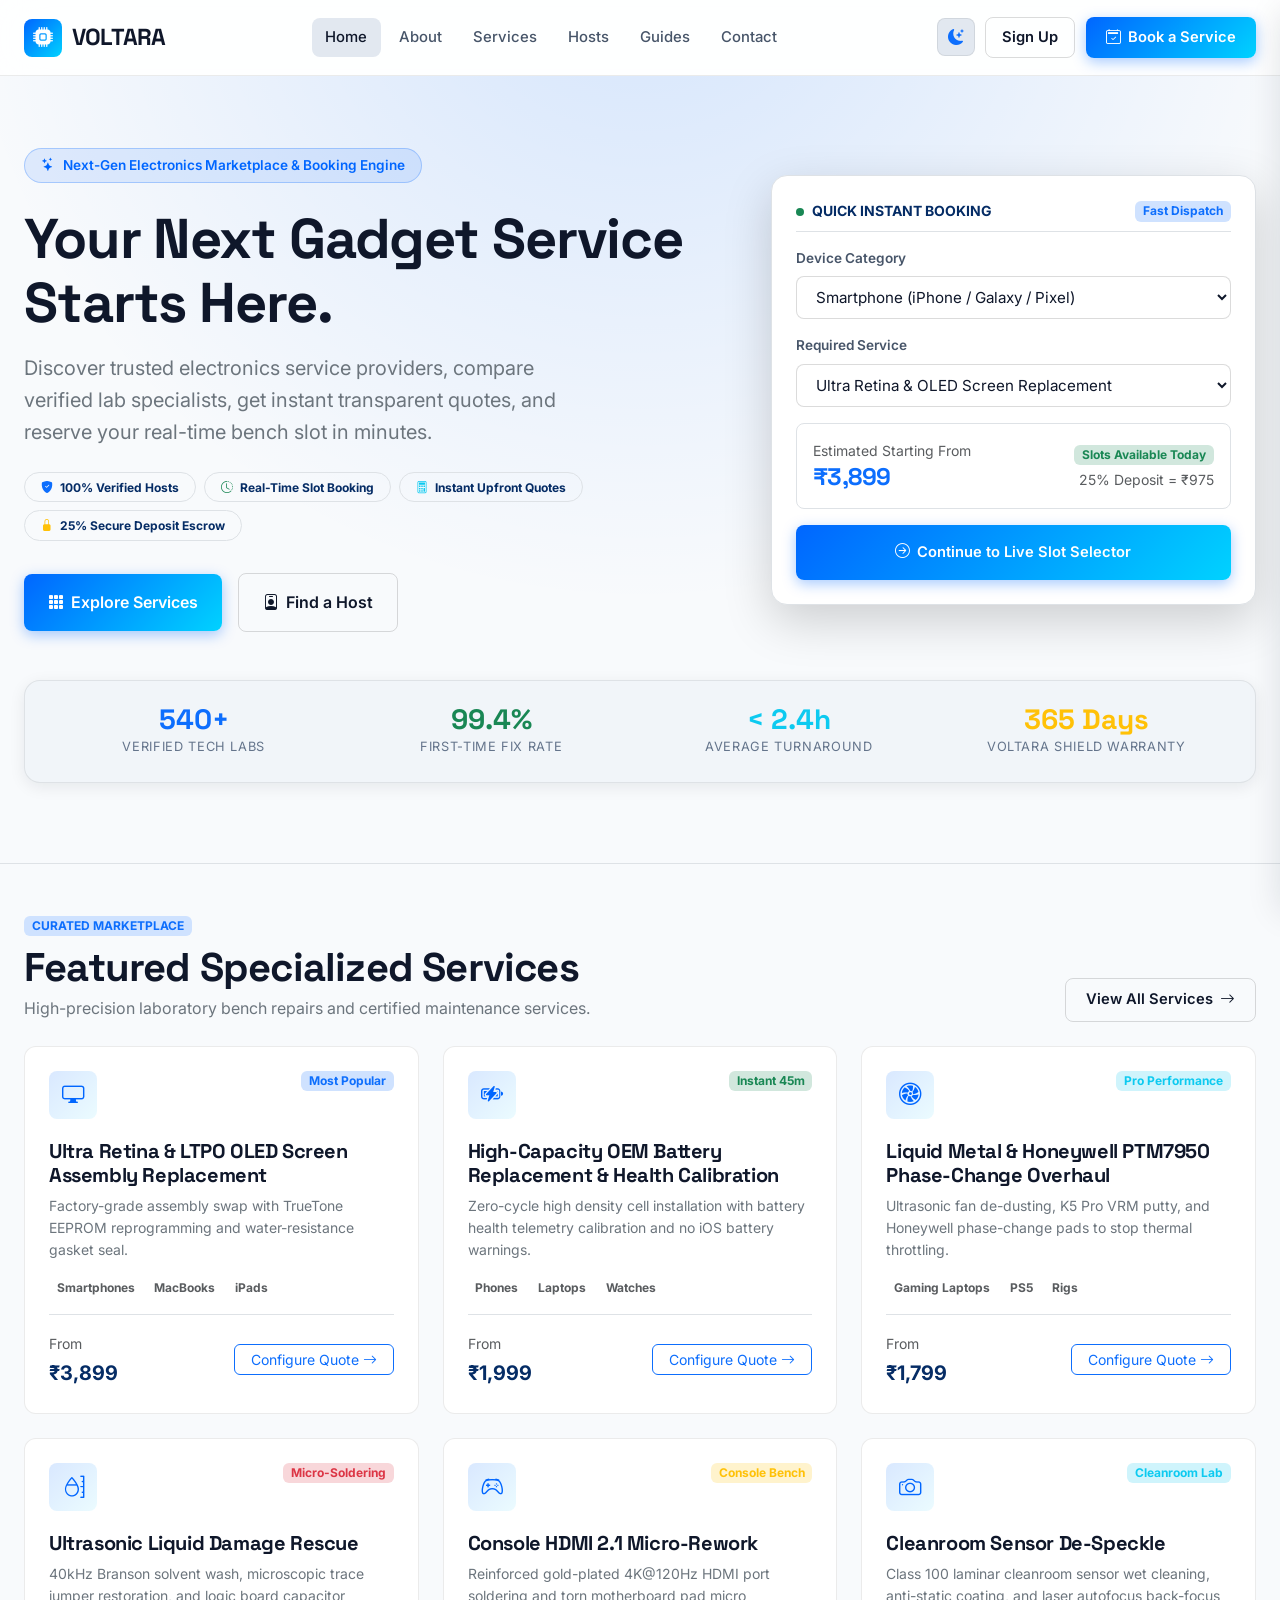
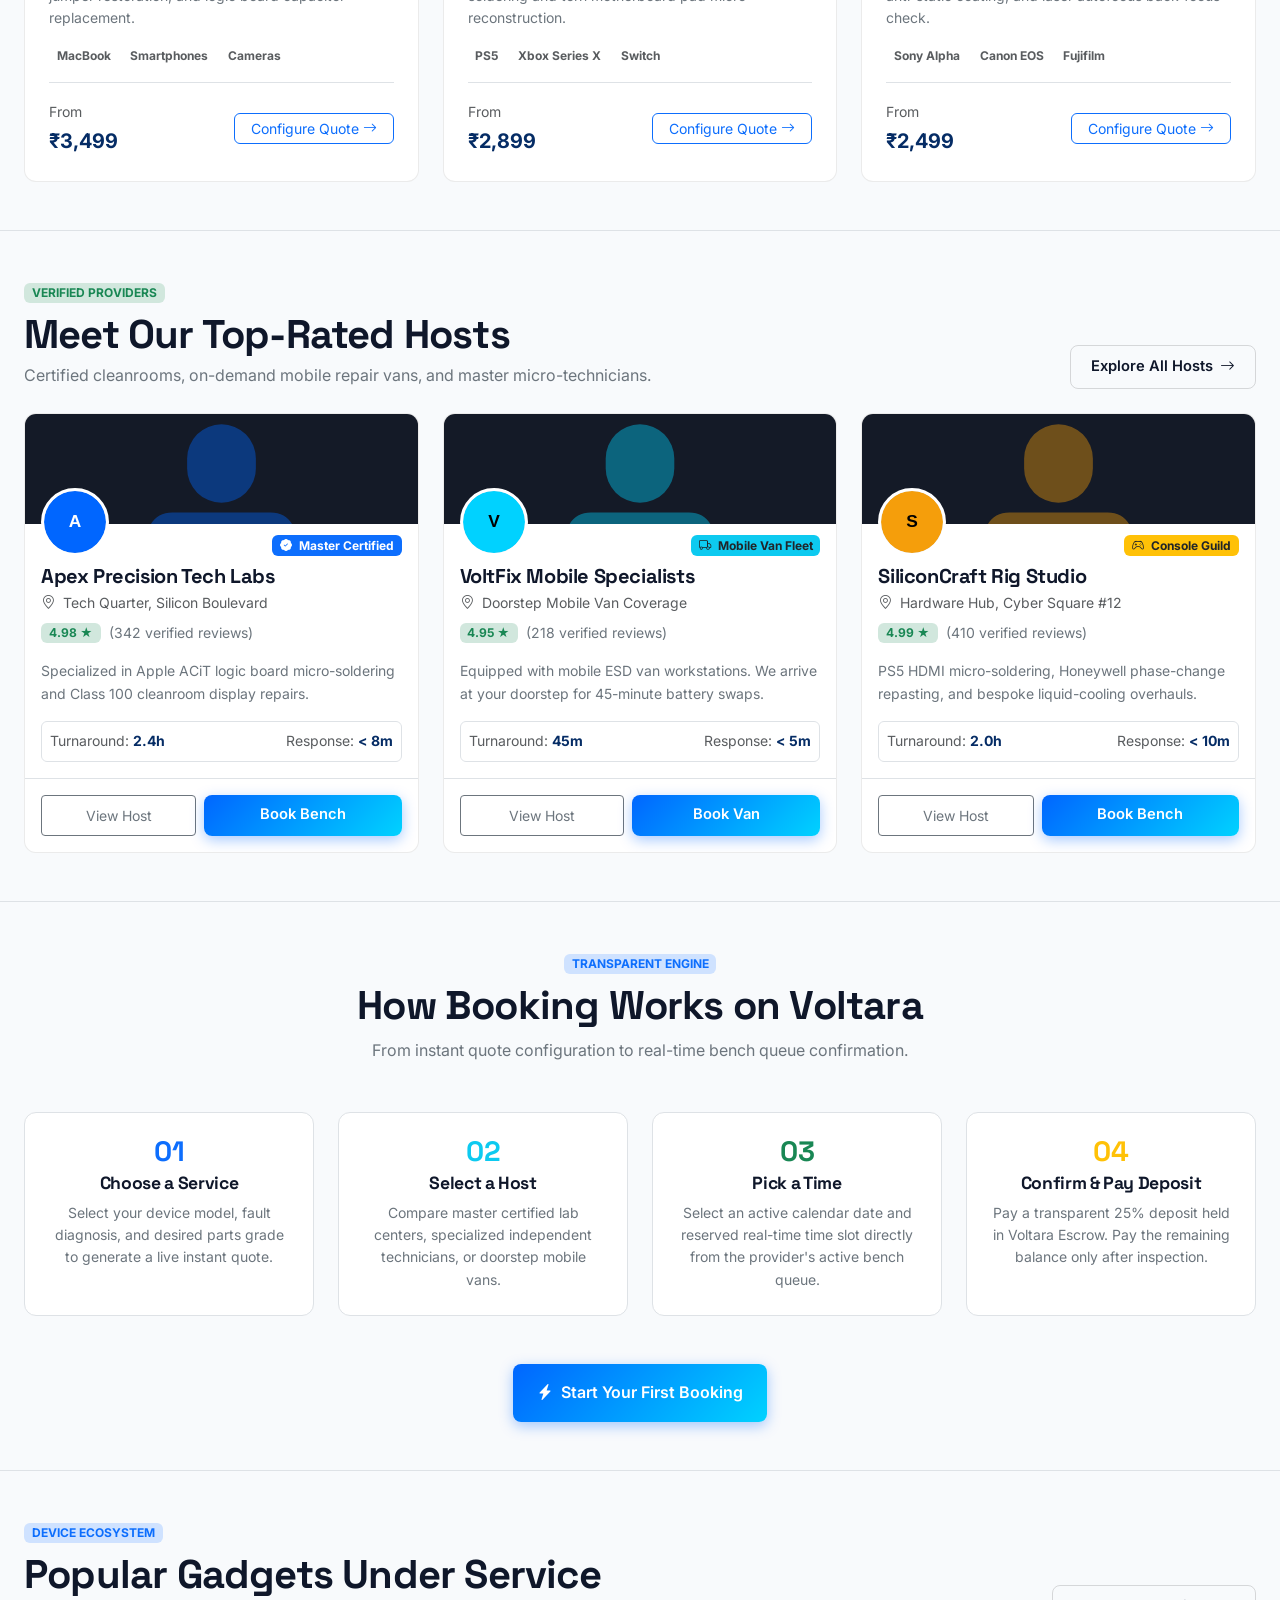
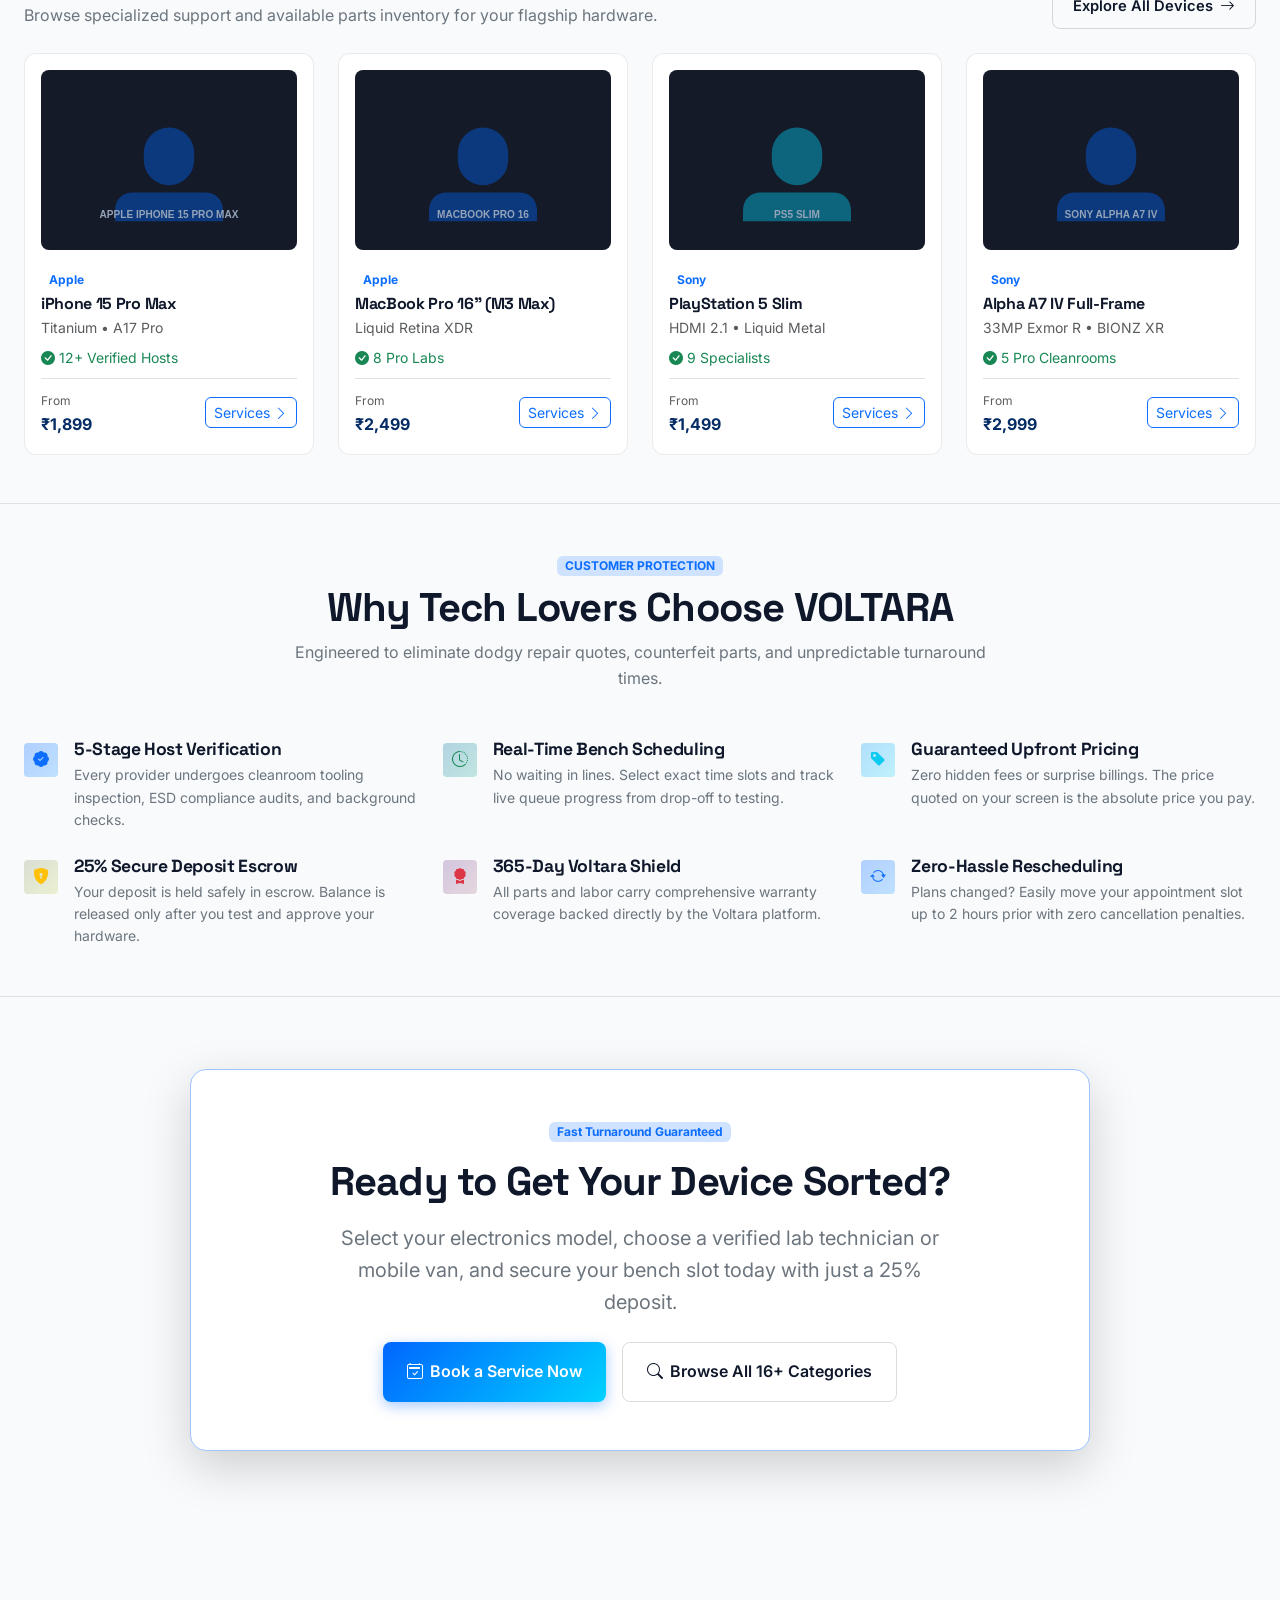
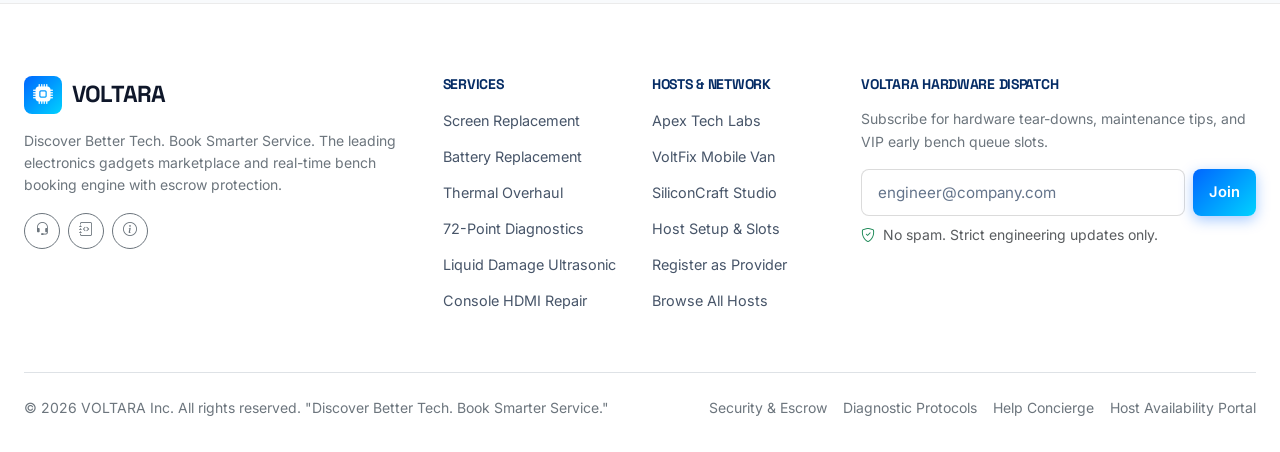
==== commit 976c9a8a: "Your commit message" ====
--- a/index.html
+++ b/index.html
@@ -485,7 +485,7 @@
         <div class="col-md-6 col-lg-4">
           <div class="host-card h-100 d-flex flex-column justify-content-between">
             <div>
-              <img src="https://images.unsplash.com/photo-1581092335397-9583fe92d232?auto=format&fit=crop&w=600&q=80"
+              <img src="https://images.unsplash.com/photo-1581091226825-a6a2a5aee158?auto=format&fit=crop&w=600&q=80"
                 class="host-card-cover" alt="Apex Tech Labs"
                 onerror="this.onerror=null; this.src='data:image/svg+xml,%3Csvg xmlns=\'http://www.w3.org/2000/svg\' viewBox=\'0 0 400 250\' width=\'100%25\' height=\'100%25\'%3E%3Crect width=\'100%25\' height=\'100%25\' fill=\'%23141A27\'/%3E%3Cpath d=\'M200 80a35 35 0 0 1 35 35v10a35 35 0 0 1-70 0v-10a35 35 0 0 1 35-35zm-50 90h100c15 0 25 10 25 25v15H125v-15c0-15 10-25 25-25z\' fill=\'%230066FF\' opacity=\'0.4\'/%3E%3Ctext x=\'50%25\' y=\'82%25\' font-family=\'sans-serif\' font-size=\'14\' fill=\'%2394A3B8\' text-anchor=\'middle\' font-weight=\'600\'%3EVOLTARA LAB FACILITY%3C/text%3E%3C/svg%3E';">
               <div class="px-3 pb-3">
--- a/assets/css/theme.css
+++ b/assets/css/theme.css
@@ -52,6 +52,8 @@
    -------------------------------------------------------------------------- */
 [data-theme="dark"], :root:not([data-theme="light"]) {
   color-scheme: dark;
+  --bs-body-color: #F8FAFC;
+  --bs-body-bg: #07090E;
 
   /* Backgrounds */
   --bg-body: #07090E;
@@ -104,6 +106,49 @@
 
 [data-theme="dark"] .text-primary-emphasis {
   color: #F8FAFC !important;
+}
+
+/* Dark Mode Form Inputs & Text Contrast */
+[data-theme="dark"] input,
+[data-theme="dark"] textarea,
+[data-theme="dark"] select,
+[data-theme="dark"] .form-control,
+[data-theme="dark"] .form-control-custom,
+[data-theme="dark"] .form-select,
+[data-theme="dark"] .form-select-custom {
+  color: #FFFFFF !important;
+  background-color: var(--bg-surface-input) !important;
+  border-color: rgba(255, 255, 255, 0.16) !important;
+  -webkit-text-fill-color: #FFFFFF !important;
+}
+
+[data-theme="dark"] input:focus,
+[data-theme="dark"] textarea:focus,
+[data-theme="dark"] select:focus,
+[data-theme="dark"] .form-control:focus,
+[data-theme="dark"] .form-control-custom:focus,
+[data-theme="dark"] .form-select:focus,
+[data-theme="dark"] .form-select-custom:focus {
+  color: #FFFFFF !important;
+  background-color: var(--bg-surface-input) !important;
+  border-color: var(--color-primary) !important;
+  -webkit-text-fill-color: #FFFFFF !important;
+  box-shadow: 0 0 0 3px rgba(0, 102, 255, 0.25) !important;
+}
+
+[data-theme="dark"] input::placeholder,
+[data-theme="dark"] textarea::placeholder,
+[data-theme="dark"] .form-control::placeholder,
+[data-theme="dark"] .form-control-custom::placeholder {
+  color: #94A3B8 !important;
+  opacity: 1 !important;
+  -webkit-text-fill-color: #94A3B8 !important;
+}
+
+[data-theme="dark"] .input-group-text {
+  color: #CBD5E1 !important;
+  background-color: var(--bg-surface-elevated) !important;
+  border-color: rgba(255, 255, 255, 0.16) !important;
 }
 
 [data-theme="dark"] .badge.bg-surface-subtle {
--- a/assets/css/style.css
+++ b/assets/css/style.css
@@ -488,6 +488,9 @@
   border-radius: var(--radius-xl);
   box-shadow: var(--shadow-lg);
   overflow: hidden;
+  max-width: 1180px;
+  margin-left: auto !important;
+  margin-right: auto !important;
 }
 
 .booking-stepper-header {
@@ -718,7 +721,9 @@
 /* --------------------------------------------------------------------------
    FORM CONTROLS & INPUTS
    -------------------------------------------------------------------------- */
+.form-control,
 .form-control-custom,
+.form-select,
 .form-select-custom {
   background-color: var(--bg-surface-input);
   border: 1px solid var(--border-medium);
@@ -730,7 +735,15 @@
   width: 100%;
 }
 
+.form-control::placeholder,
+.form-control-custom::placeholder {
+  color: var(--text-muted);
+  opacity: 1;
+}
+
+.form-control:focus,
 .form-control-custom:focus,
+.form-select:focus,
 .form-select-custom:focus {
   border-color: var(--color-primary);
   outline: none;
@@ -882,6 +895,10 @@
 .max-w-600 { max-width: 600px; width: 100%; }
 .max-w-700 { max-width: 700px; width: 100%; }
 .max-w-800 { max-width: 800px; width: 100%; }
+.max-w-900 { max-width: 900px; width: 100%; }
+.max-w-1000 { max-width: 1000px; width: 100%; }
+.max-w-1100 { max-width: 1100px; width: 100%; }
+.max-w-1200 { max-width: 1200px; width: 100%; }
 
 /* Floating Top-Right Theme Toggle on Auth / Standalone Pages */
 .auth-theme-toggle {
@@ -1069,3 +1086,148 @@
   color: var(--text-primary);
 }
 
+/* --------------------------------------------------------------------------
+   DARK MODE ENHANCEMENTS: CARD CENTERING & SERVICE PAGE CONTRAST
+   -------------------------------------------------------------------------- */
+/* Center cards on Dark Mode & Desktop */
+[data-theme="dark"] .booking-card-wrapper,
+.booking-card-wrapper {
+  margin-left: auto !important;
+  margin-right: auto !important;
+  display: block;
+}
+
+[data-theme="dark"] .virtual-card-preview,
+.virtual-card-preview {
+  margin-left: auto !important;
+  margin-right: auto !important;
+}
+
+/* Service Details Page Text Contrast on Dark Mode */
+[data-theme="dark"] #serviceDetailTitle,
+[data-theme="dark"] h1.display-6 {
+  color: #FFFFFF !important;
+}
+
+[data-theme="dark"] #serviceFullDesc,
+[data-theme="dark"] .service-description-text {
+  color: #E2E8F0 !important;
+}
+
+[data-theme="dark"] #serviceIncludedList li,
+[data-theme="dark"] #serviceNotIncludedList li {
+  color: #E2E8F0 !important;
+}
+
+[data-theme="dark"] #serviceIncludedList li .text-success {
+  color: #34D399 !important;
+}
+
+[data-theme="dark"] #serviceNotIncludedList li .text-danger {
+  color: #F87171 !important;
+}
+
+[data-theme="dark"] .accordion-button {
+  color: #F8FAFC !important;
+  background-color: var(--bg-surface-elevated) !important;
+}
+
+[data-theme="dark"] .accordion-button:not(.collapsed) {
+  color: #60A5FA !important;
+  background-color: var(--bg-surface-subtle) !important;
+}
+
+[data-theme="dark"] .accordion-body {
+  color: #CBD5E1 !important;
+  background-color: var(--bg-surface-elevated) !important;
+}
+
+[data-theme="dark"] .input-label-custom {
+  color: #E2E8F0 !important;
+  font-weight: 600;
+}
+
+[data-theme="dark"] .form-select-custom,
+[data-theme="dark"] .form-control-custom {
+  color: #FFFFFF !important;
+  background-color: var(--bg-surface-subtle) !important;
+  border-color: rgba(255, 255, 255, 0.16) !important;
+}
+
+[data-theme="dark"] #quoteUrgencyContainer label {
+  background-color: var(--bg-surface-subtle) !important;
+  border-color: rgba(255, 255, 255, 0.12) !important;
+  color: #F8FAFC !important;
+}
+
+[data-theme="dark"] #quoteUrgencyContainer label .text-muted {
+  color: #94A3B8 !important;
+}
+
+[data-theme="dark"] #quoteUrgencyContainer label .text-primary {
+  color: #38BDF8 !important;
+}
+
+[data-theme="dark"] .breadcrumb-item a {
+  color: #94A3B8 !important;
+}
+
+[data-theme="dark"] .breadcrumb-item.active {
+  color: #60A5FA !important;
+}
+
+/* Service & Marketplace Page Input Field Visibility in Dark Mode */
+[data-theme="dark"] input,
+[data-theme="dark"] textarea,
+[data-theme="dark"] select,
+[data-theme="dark"] .form-control,
+[data-theme="dark"] .form-control-custom,
+[data-theme="dark"] .form-select,
+[data-theme="dark"] .form-select-custom,
+[data-theme="dark"] #marketplaceSearchInput {
+  color: #FFFFFF !important;
+  background-color: var(--bg-surface-input) !important;
+  border-color: rgba(255, 255, 255, 0.16) !important;
+  -webkit-text-fill-color: #FFFFFF !important;
+}
+
+[data-theme="dark"] input:focus,
+[data-theme="dark"] textarea:focus,
+[data-theme="dark"] select:focus,
+[data-theme="dark"] .form-control:focus,
+[data-theme="dark"] .form-control-custom:focus,
+[data-theme="dark"] .form-select:focus,
+[data-theme="dark"] .form-select-custom:focus,
+[data-theme="dark"] #marketplaceSearchInput:focus {
+  color: #FFFFFF !important;
+  background-color: var(--bg-surface-input) !important;
+  border-color: var(--color-primary) !important;
+  -webkit-text-fill-color: #FFFFFF !important;
+  box-shadow: 0 0 0 3px rgba(0, 102, 255, 0.25) !important;
+}
+
+[data-theme="dark"] input::placeholder,
+[data-theme="dark"] textarea::placeholder,
+[data-theme="dark"] .form-control::placeholder,
+[data-theme="dark"] .form-control-custom::placeholder,
+[data-theme="dark"] #marketplaceSearchInput::placeholder {
+  color: #94A3B8 !important;
+  opacity: 1 !important;
+  -webkit-text-fill-color: #94A3B8 !important;
+}
+
+[data-theme="dark"] #globalSearchInput,
+#globalSearchInput {
+  color: #FFFFFF !important;
+  -webkit-text-fill-color: #FFFFFF !important;
+}
+
+[data-theme="dark"] #globalSearchInput::placeholder,
+#globalSearchInput::placeholder {
+  color: #94A3B8 !important;
+  opacity: 1 !important;
+  -webkit-text-fill-color: #94A3B8 !important;
+}
+
+
+
--- a/assets/css/responsive.css
+++ b/assets/css/responsive.css
@@ -345,6 +345,32 @@
     padding: 1.25rem 1rem;
   }
 
+  /* 5. Book a service page: Action buttons aligned neatly after third step (and all steps) on mobile */
+  .booking-panel-step[data-step="3"] .d-flex.justify-content-between,
+  .booking-panel-step .d-flex.justify-content-between,
+  .booking-panel-step .d-flex.justify-content-end {
+    display: flex !important;
+    flex-direction: column-reverse !important;
+    gap: 0.75rem !important;
+    width: 100% !important;
+    margin-top: 1.5rem !important;
+    align-items: stretch !important;
+  }
+
+  .booking-panel-step .d-flex.justify-content-between > button,
+  .booking-panel-step .d-flex.justify-content-between > a,
+  .booking-panel-step .d-flex.justify-content-end > button,
+  .booking-panel-step .d-flex.justify-content-end > a {
+    width: 100% !important;
+    min-width: 100% !important;
+    display: flex !important;
+    align-items: center !important;
+    justify-content: center !important;
+    text-align: center !important;
+    padding: 0.85rem 1.25rem !important;
+    font-size: 0.95rem !important;
+  }
+
   /* Calendar responsiveness */
   .calendar-day {
     height: 42px;
@@ -379,6 +405,33 @@
   .voltara-footer {
     padding: 3rem 0 1.5rem 0;
     margin-top: 3rem;
+  }
+
+  /* 2. Footer Section 1*1 alignment on mobile view */
+  .voltara-footer .row > div,
+  .voltara-footer .row > .col-6,
+  .voltara-footer .row > .col-lg-2,
+  .voltara-footer .row > .col-lg-4,
+  .voltara-footer .row > [class*="col-"] {
+    flex: 0 0 100% !important;
+    max-width: 100% !important;
+    width: 100% !important;
+    margin-bottom: 2rem !important;
+  }
+
+  .voltara-footer .row > div:last-child {
+    margin-bottom: 1rem !important;
+  }
+
+  .voltara-footer .border-top {
+    flex-direction: column !important;
+    align-items: flex-start !important;
+    gap: 1rem !important;
+  }
+
+  .voltara-footer .border-top .d-flex {
+    flex-wrap: wrap !important;
+    gap: 0.5rem 1.25rem !important;
   }
 
   .voltara-back-to-top {
